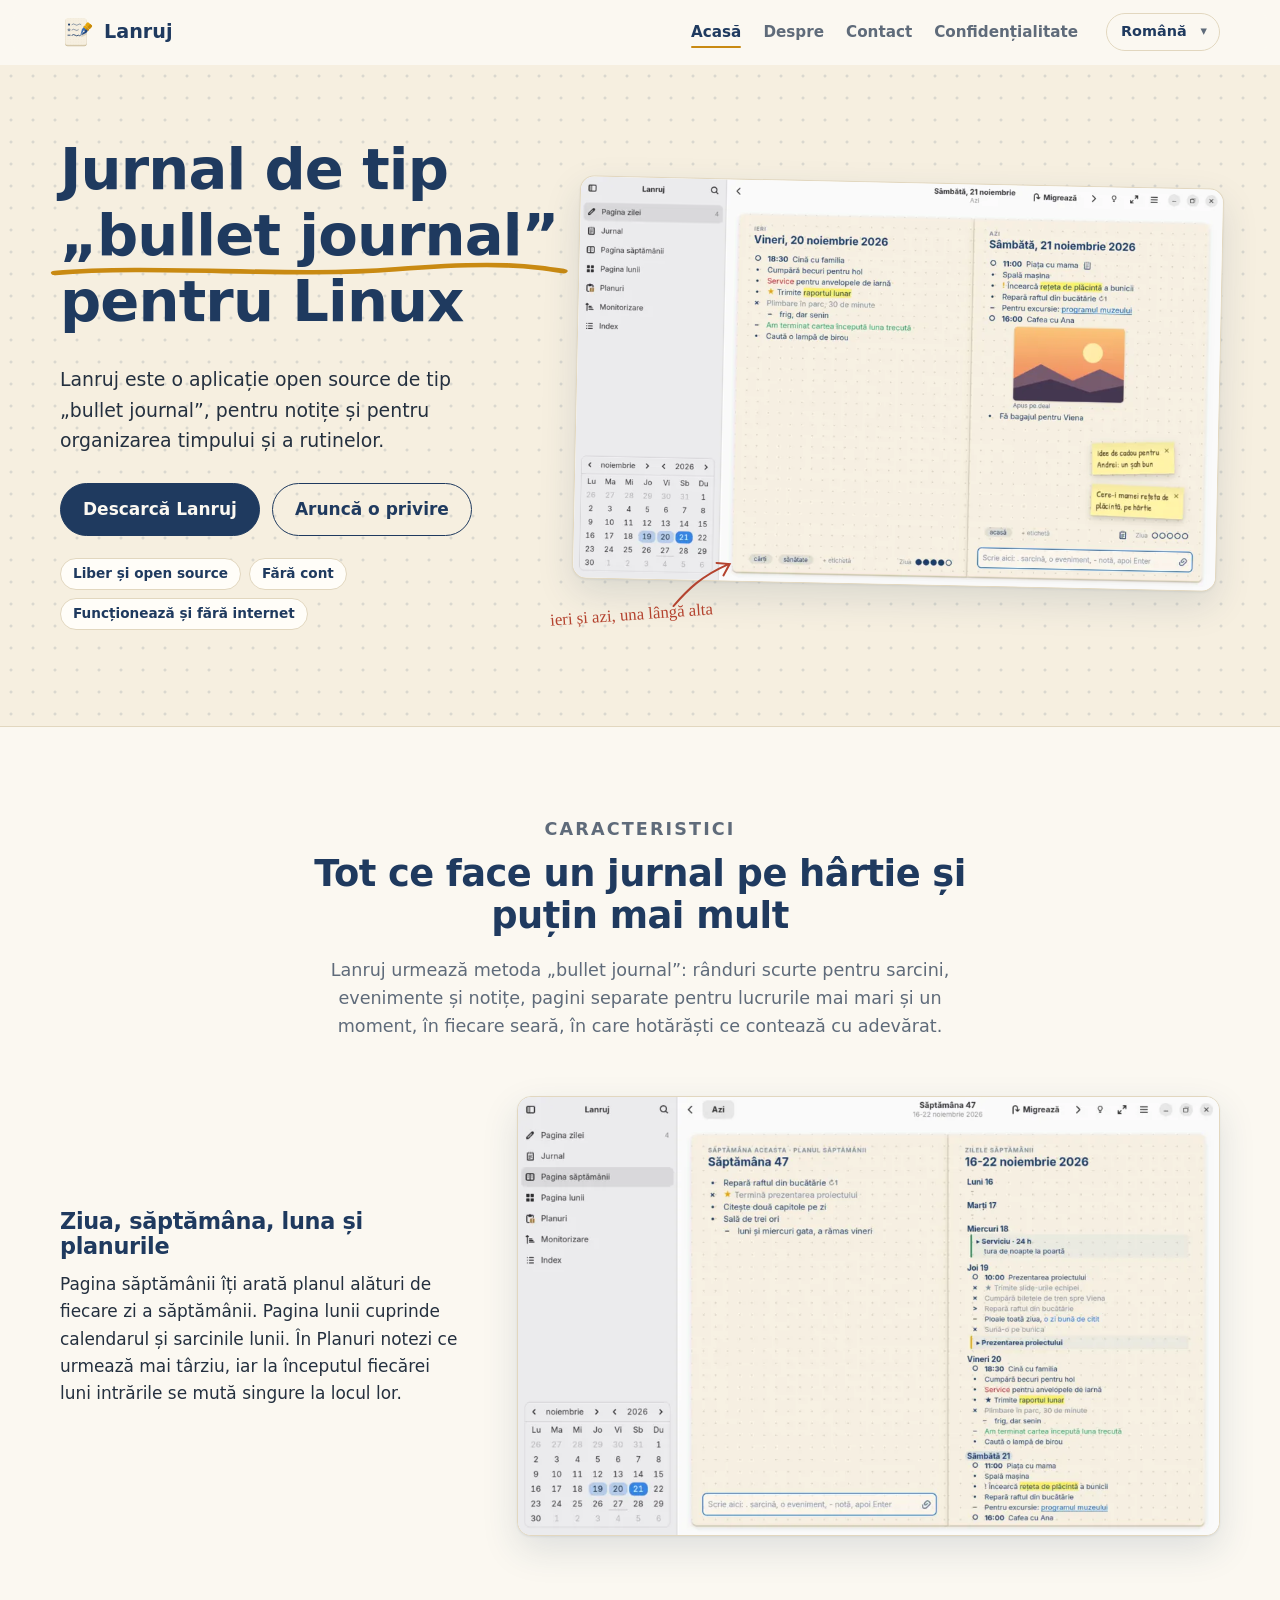
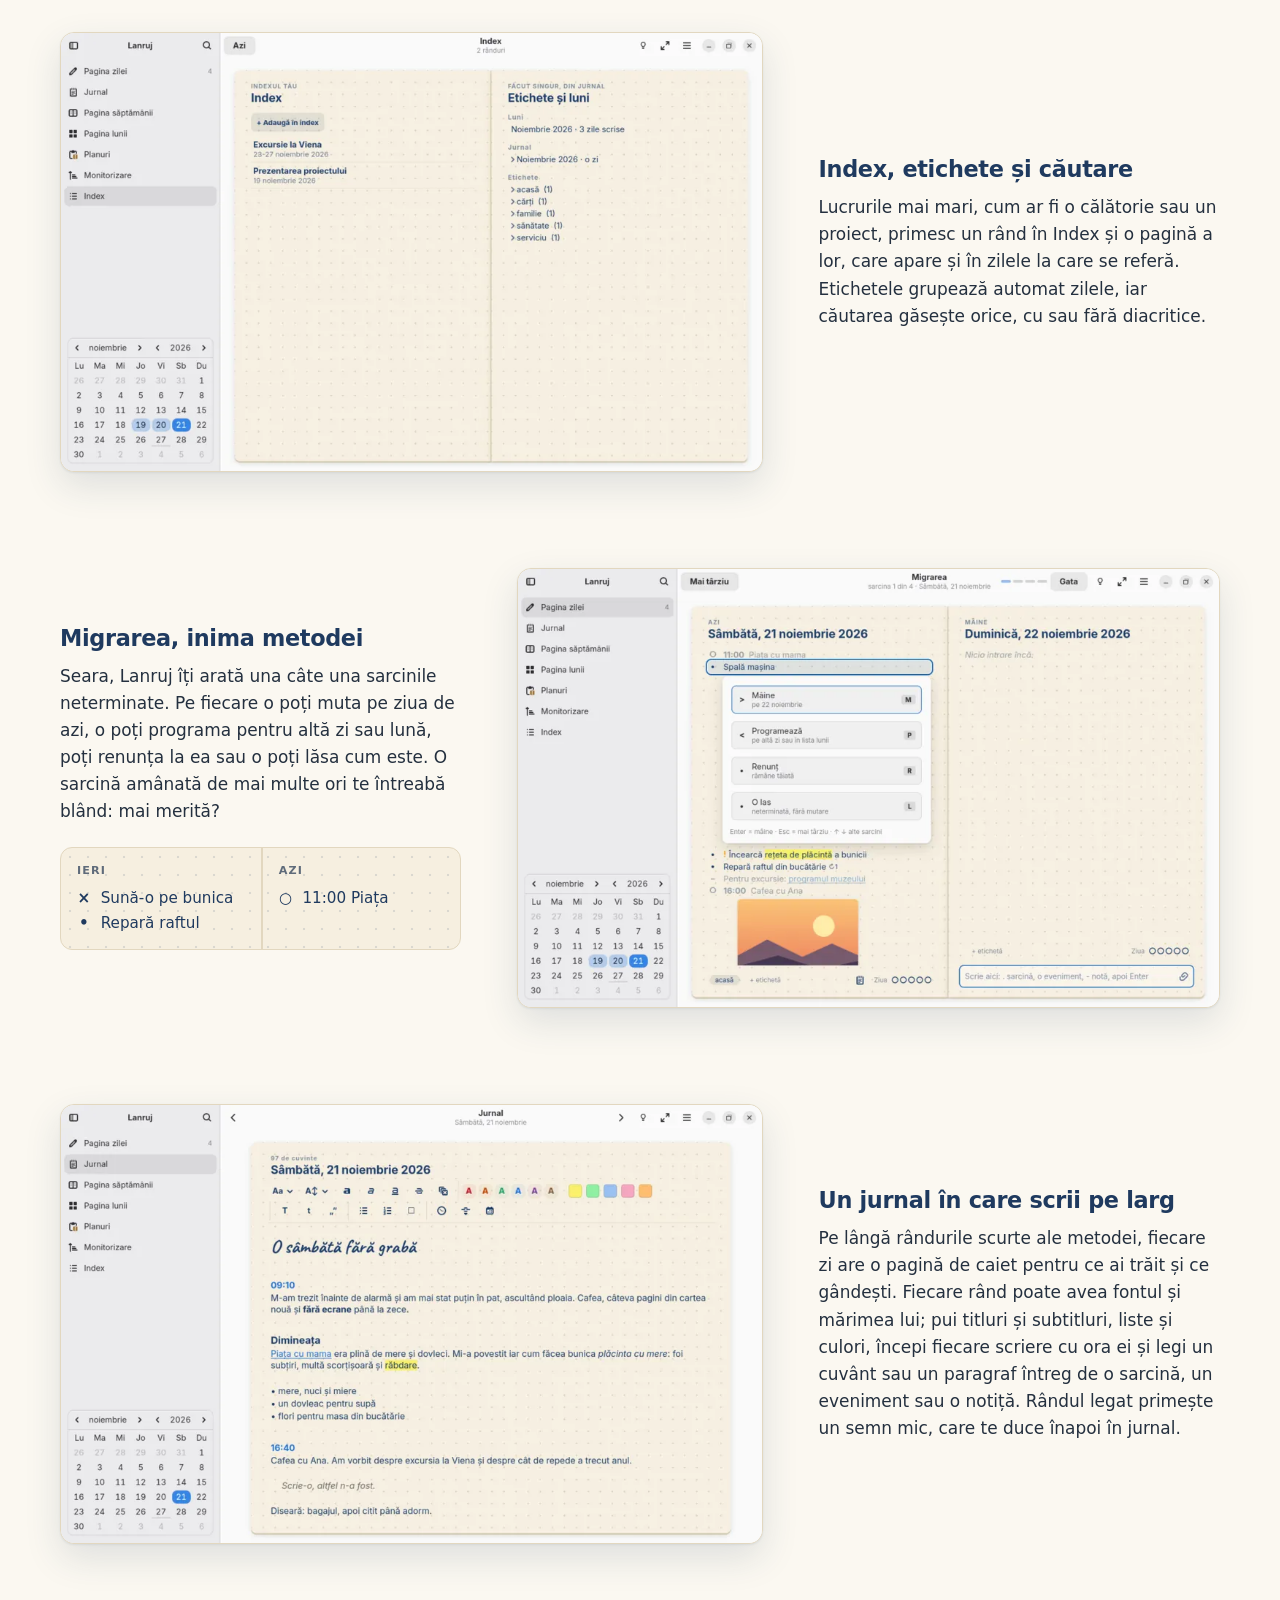
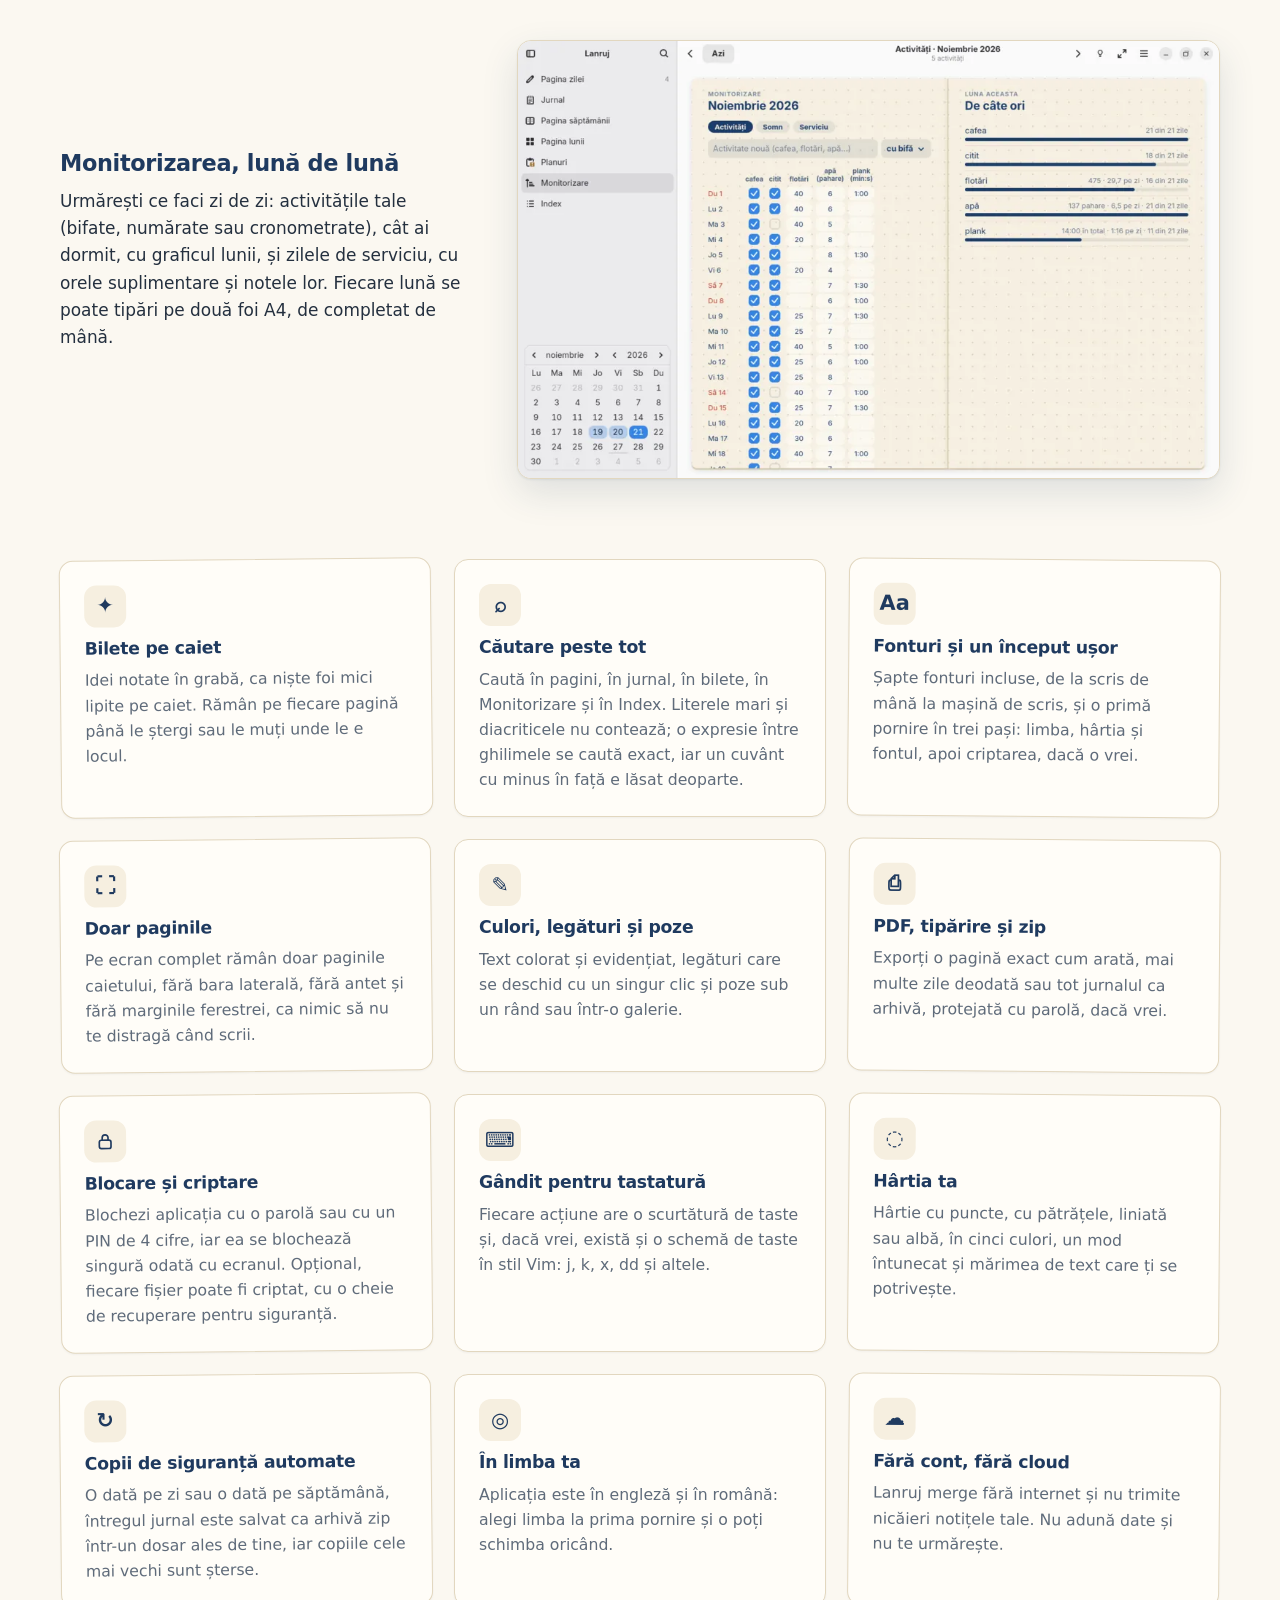
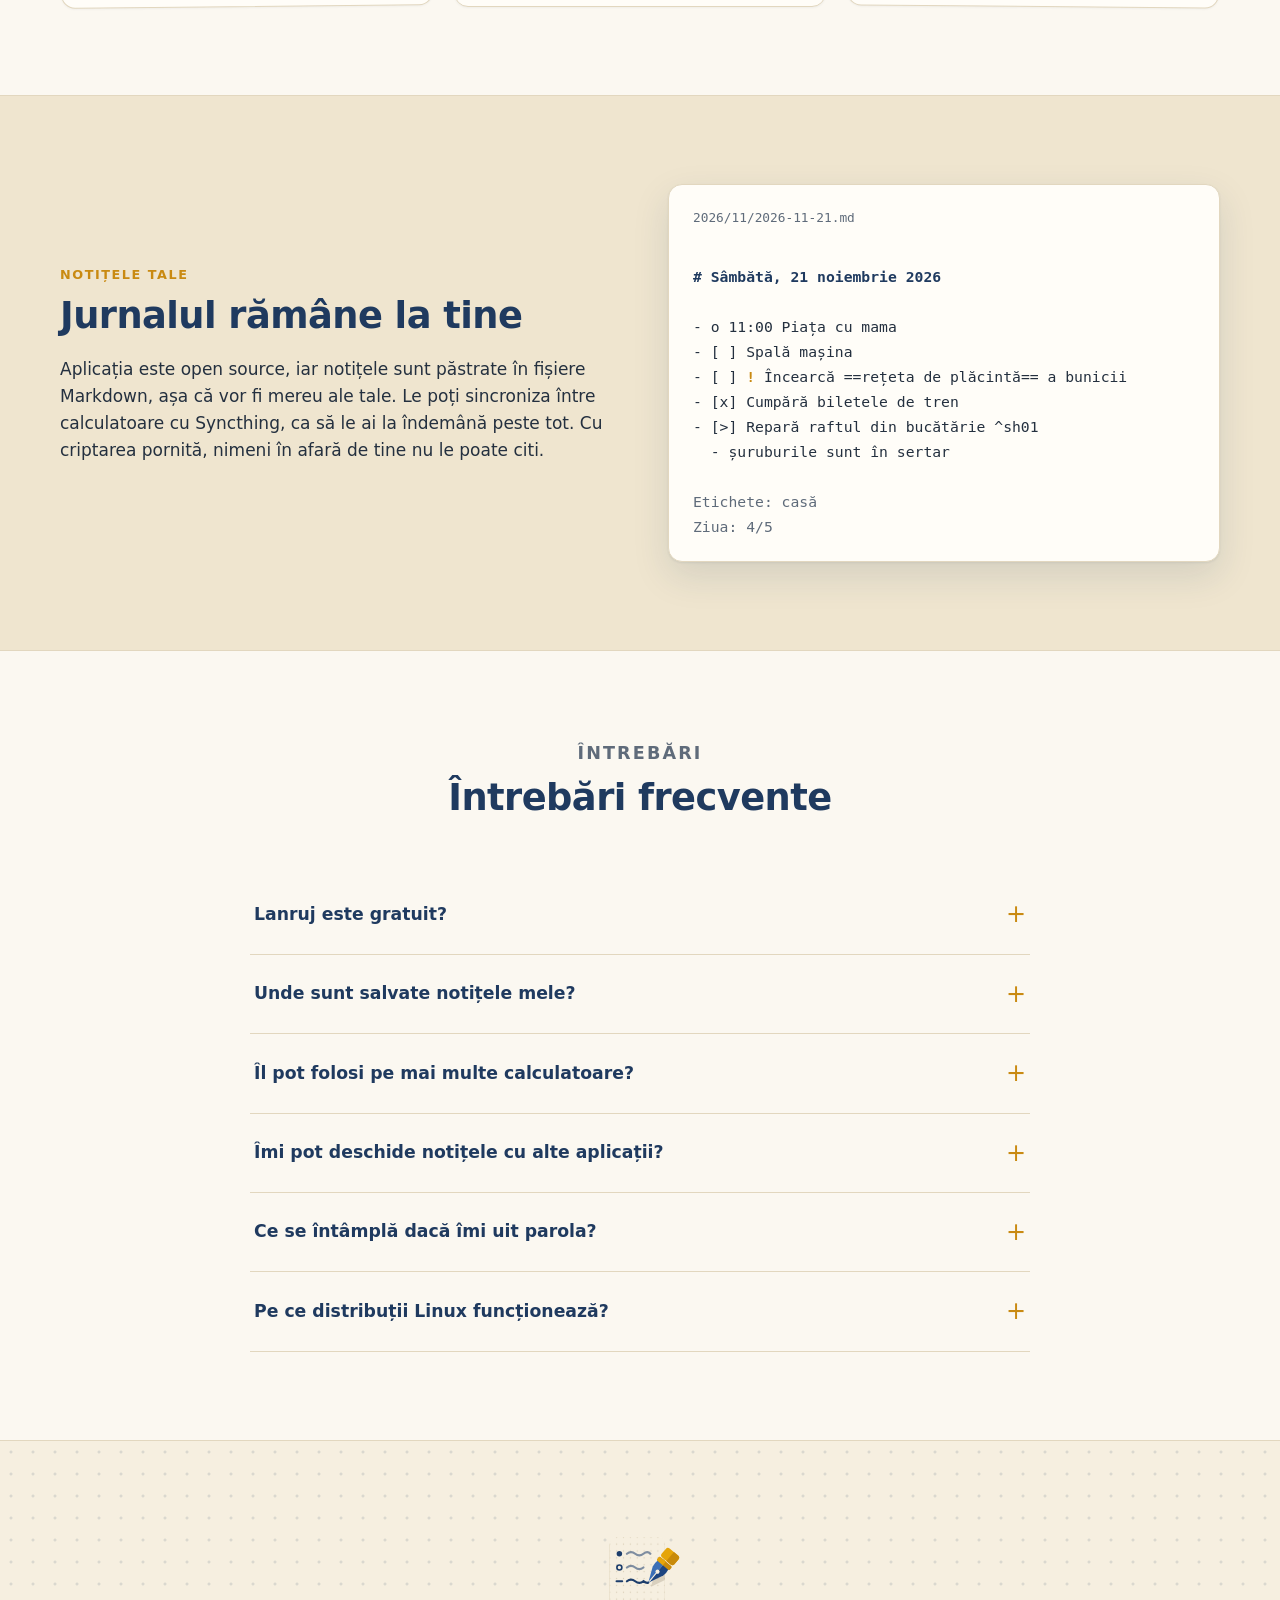
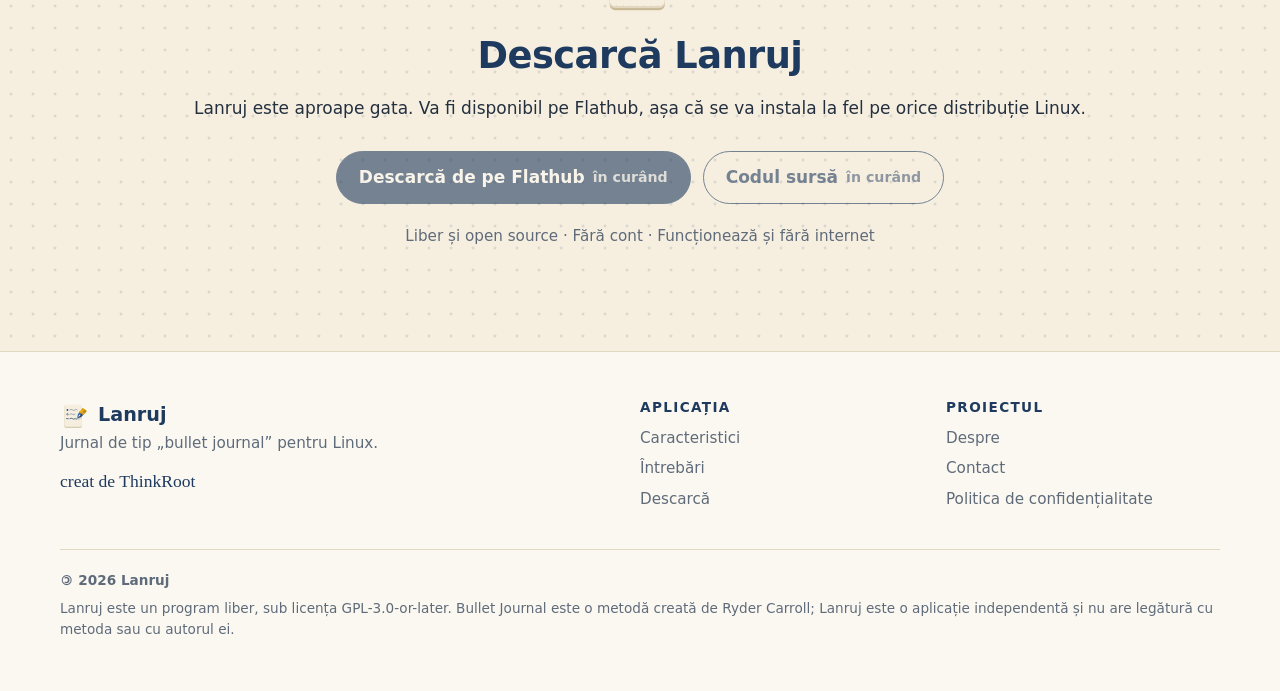
==== lang/ro/index.html @ 224c457f "Română: „pentru Linux” în titlu și în subsol; aplicația „este în engleză și în română” (nu „vorbește" ====
<!doctype html>
<html lang="ro" class="no-js">
<head>
<meta charset="utf-8">
<meta name="viewport" content="width=device-width, initial-scale=1">
<title>Lanruj - aplicație de tip „bullet journal” pentru Linux</title>
<meta name="description" content="Lanruj este o aplicație open source de tip „bullet journal” pentru Linux, pentru notițe și pentru organizarea timpului și a rutinelor. Notițele rămân în fișiere Markdown pe calculatorul tău, cu criptare opțională.">
<link rel="canonical" href="https://lanruj.thinkopen.site/lang/ro/">
<link rel="alternate" hreflang="en" href="https://lanruj.thinkopen.site/" data-rel="../../index.html">
<link rel="alternate" hreflang="ro" href="https://lanruj.thinkopen.site/lang/ro/" data-rel="index.html">
<link rel="alternate" hreflang="x-default" href="https://lanruj.thinkopen.site/">
<meta name="theme-color" content="#fbf8f1" media="(prefers-color-scheme: light)">
<meta name="theme-color" content="#16202c" media="(prefers-color-scheme: dark)">
<meta name="color-scheme" content="light dark">
<link rel="icon" href="../../assets/img/lanruj.svg" type="image/svg+xml">
<link rel="apple-touch-icon" href="../../assets/img/apple-touch-icon.png">
<meta property="og:type" content="website">
<meta property="og:site_name" content="Lanruj">
<meta property="og:title" content="Lanruj - aplicație de tip „bullet journal” pentru Linux">
<meta property="og:description" content="Lanruj este o aplicație open source de tip „bullet journal” pentru Linux, pentru notițe și pentru organizarea timpului și a rutinelor. Notițele rămân în fișiere Markdown pe calculatorul tău, cu criptare opțională.">
<meta property="og:url" content="https://lanruj.thinkopen.site/lang/ro/">
<meta property="og:image" content="https://lanruj.thinkopen.site/assets/img/og-ro.jpg">
<meta property="og:image:width" content="1200">
<meta property="og:image:height" content="630">
<meta property="og:locale" content="ro_RO">
<meta property="og:locale:alternate" content="en_US">
<meta name="twitter:card" content="summary_large_image">
<link rel="stylesheet" href="../../assets/css/style.css?v=95d9ef6038">
<script src="../../assets/js/main.js?v=029f297b69" defer></script>
<script type="application/ld+json">{"@context": "https://schema.org", "@type": "SoftwareApplication", "name": "Lanruj", "operatingSystem": "Linux", "applicationCategory": "ProductivityApplication", "description": "Lanruj este o aplicație open source de tip „bullet journal” pentru Linux, pentru notițe și pentru organizarea timpului și a rutinelor. Notițele rămân în fișiere Markdown pe calculatorul tău, cu criptare opțională.", "url": "https://lanruj.thinkopen.site/lang/ro/", "image": "https://lanruj.thinkopen.site/assets/img/og-ro.jpg", "license": "https://www.gnu.org/licenses/gpl-3.0.html", "isAccessibleForFree": true, "offers": {"@type": "Offer", "price": "0", "priceCurrency": "EUR"}, "inLanguage": ["en", "ro"]}</script>
</head>
<body>
<a class="skip" href="#main">Sari la conținut</a>

<header class="top">
  <div class="wrap">
    <a class="brand" href="index.html"><img src="../../assets/img/lanruj.svg" alt="" width="34" height="34"> Lanruj</a>
    <nav>
      <a href="index.html" aria-current="page">Acasă</a>
      <a href="despre.html">Despre</a>
      <a href="contact.html">Contact</a>
      <a href="confidentialitate.html">Confidențialitate</a>
    </nav>
    <label class="lang-pick">
      <select id="lang" aria-label="Limba">
        <option value="en">English</option>
        <option value="ro">Română</option>
      </select>
    </label>
  </div>
</header>

<main id="main">

<section class="hero">
  <div class="wrap">
    <div class="reveal">
      <h1>Jurnal de tip <span class="ink">„bullet journal”<svg viewBox="0 0 300 20" preserveAspectRatio="none" aria-hidden="true"><path d="M3 13 C 60 4, 140 18, 200 9 S 280 6, 297 11"/></svg></span> pentru Linux</h1>
      <p class="lead">Lanruj este o aplicație open source de tip „bullet journal”, pentru notițe și pentru organizarea timpului și a rutinelor.</p>
      <div class="actions">
        <a class="button primary" href="#descarca">Descarcă Lanruj</a>
        <a class="button" href="#caracteristici">Aruncă o privire</a>
      </div>
      <ul class="badges">
        <li>Liber și open source</li>
        <li>Fără cont</li>
        <li>Funcționează și fără internet</li>
      </ul>
    </div>
    <div class="hero-shot reveal">
      <figure class="shot">
        <picture>
          <source type="image/webp" srcset="../../assets/img/ro/zi-noapte-640.webp 640w, ../../assets/img/ro/zi-noapte-960.webp 960w, ../../assets/img/ro/zi-noapte-1280.webp 1280w" sizes="(max-width: 880px) calc(100vw - 40px), 720px" media="(prefers-color-scheme: dark)">
          <img src="../../assets/img/ro/zi-1280.webp" srcset="../../assets/img/ro/zi-640.webp 640w, ../../assets/img/ro/zi-960.webp 960w, ../../assets/img/ro/zi-1280.webp 1280w" sizes="(max-width: 880px) calc(100vw - 40px), 720px" width="1280" height="800" fetchpriority="high" decoding="async" alt="Lanruj cu ziua de ieri și cea de azi alăturate, cu sarcini, evenimente, notițe, culori și poze">
        </picture>
      </figure>
      <p class="note" aria-hidden="true">ieri și azi, una lângă alta<svg viewBox="0 0 70 50"><path d="M4 46 C 20 30, 34 18, 62 8 M50 6 L63 8 L56 19"/></svg></p>
    </div>
  </div>
</section>

<section id="caracteristici">
  <div class="wrap">
    <div class="section-head reveal">
      <p class="eyebrow">Caracteristici</p>
      <h2>Tot ce face un jurnal pe hârtie și puțin mai mult</h2>
      <p>Lanruj urmează metoda „bullet journal”: rânduri scurte pentru sarcini, evenimente și notițe, pagini separate pentru lucrurile mai mari și un moment, în fiecare seară, în care hotărăști ce contează cu adevărat.</p>
    </div>

    <article class="feature reveal">
      <div class="feature-text">
        <h3>Ziua, săptămâna, luna și planurile</h3>
        <p>Pagina săptămânii îți arată planul alături de fiecare zi a săptămânii. Pagina lunii cuprinde calendarul și sarcinile lunii. În Planuri notezi ce urmează mai târziu, iar la începutul fiecărei luni intrările se mută singure la locul lor.</p>
      </div>
      <figure class="shot"><img src="../../assets/img/ro/saptamana-1280.webp" srcset="../../assets/img/ro/saptamana-640.webp 640w, ../../assets/img/ro/saptamana-960.webp 960w, ../../assets/img/ro/saptamana-1280.webp 1280w" sizes="(max-width: 880px) calc(100vw - 40px), 720px" width="1280" height="800" loading="lazy" decoding="async" alt="Pagina săptămânii: planul săptămânii în stânga, fiecare zi a săptămânii în dreapta"></figure>
    </article>

    <article class="feature flip reveal">
      <div class="feature-text">
        <h3>Index, etichete și căutare</h3>
        <p>Lucrurile mai mari, cum ar fi o călătorie sau un proiect, primesc un rând în Index și o pagină a lor, care apare și în zilele la care se referă. Etichetele grupează automat zilele, iar căutarea găsește orice, cu sau fără diacritice.</p>
      </div>
      <figure class="shot"><img src="../../assets/img/ro/index-1280.webp" srcset="../../assets/img/ro/index-640.webp 640w, ../../assets/img/ro/index-960.webp 960w, ../../assets/img/ro/index-1280.webp 1280w" sizes="(max-width: 880px) calc(100vw - 40px), 720px" width="1280" height="800" loading="lazy" decoding="async" alt="Indexul cu o călătorie și un proiect, plus lista automată a lunilor și a etichetelor"></figure>
    </article>

    <article class="feature reveal">
      <div class="feature-text">
        <h3>Migrarea, inima metodei</h3>
        <p>Seara, Lanruj îți arată una câte una sarcinile neterminate. Pe fiecare o poți muta pe ziua de azi, o poți programa pentru altă zi sau lună, poți renunța la ea sau o poți lăsa cum este. O sarcină amânată de mai multe ori te întreabă blând: mai merită?</p>
        <div class="mini" aria-hidden="true">
          <div class="page">
            <div class="label">Ieri</div>
            <ul>
              <li><span class="s">×</span><span>Sună-o pe bunica</span></li>
              <li class="moving"><span class="s"></span><span>Repară raftul</span></li>
            </ul>
          </div>
          <div class="page">
            <div class="label">Azi</div>
            <ul>
              <li><span class="s">○</span><span>11:00 Piața</span></li>
              <li class="arrived"><span class="s">•</span><span>Repară raftul</span></li>
            </ul>
          </div>
        </div>
      </div>
      <figure class="shot"><img src="../../assets/img/ro/migrare-1280.webp" srcset="../../assets/img/ro/migrare-640.webp 640w, ../../assets/img/ro/migrare-960.webp 960w, ../../assets/img/ro/migrare-1280.webp 1280w" sizes="(max-width: 880px) calc(100vw - 40px), 720px" width="1280" height="800" loading="lazy" decoding="async" alt="Fereastra de migrare, cu variantele Azi, Programează, Renunț și O las pentru o sarcină neterminată"></figure>
    </article>

        <article class="feature flip reveal">
      <div class="feature-text">
        <h3>Un jurnal în care scrii pe larg</h3>
        <p>Pe lângă rândurile scurte ale metodei, fiecare zi are o pagină de caiet pentru ce ai trăit și ce gândești. Fiecare rând poate avea fontul și mărimea lui; pui titluri și subtitluri, liste și culori, începi fiecare scriere cu ora ei și legi un cuvânt sau un paragraf întreg de o sarcină, un eveniment sau o notiță. Rândul legat primește un semn mic, care te duce înapoi în jurnal.</p>
      </div>
      <figure class="shot"><img src="../../assets/img/ro/jurnal-1280.webp" srcset="../../assets/img/ro/jurnal-640.webp 640w, ../../assets/img/ro/jurnal-960.webp 960w, ../../assets/img/ro/jurnal-1280.webp 1280w" sizes="(max-width: 880px) calc(100vw - 40px), 720px" width="1280" height="800" loading="lazy" decoding="async" alt="Pagina jurnalului: un titlu scris de mână, scrieri cu ora lor, text îngroșat și evidențiat, o listă și o legătură spre un rând"></figure>
    </article>

    <article class="feature reveal">
      <div class="feature-text">
        <h3>Monitorizarea, lună de lună</h3>
        <p>Urmărești ce faci zi de zi: activitățile tale (bifate, numărate sau cronometrate), cât ai dormit, cu graficul lunii, și zilele de serviciu, cu orele suplimentare și notele lor. Fiecare lună se poate tipări pe două foi A4, de completat de mână.</p>
      </div>
      <figure class="shot"><img src="../../assets/img/ro/monitorizare-1280.webp" srcset="../../assets/img/ro/monitorizare-640.webp 640w, ../../assets/img/ro/monitorizare-960.webp 960w, ../../assets/img/ro/monitorizare-1280.webp 1280w" sizes="(max-width: 880px) calc(100vw - 40px), 720px" width="1280" height="800" loading="lazy" decoding="async" alt="Monitorizarea: tabelul activităților pe zile, în stânga, și, în dreapta, cât de des a fost făcută fiecare în luna aceasta"></figure>
    </article>

    <ul class="cards">
      <li class="reveal"><span class="ic">✦</span><h3>Bilete pe caiet</h3><p>Idei notate în grabă, ca niște foi mici lipite pe caiet. Rămân pe fiecare pagină până le ștergi sau le muți unde le e locul.</p></li>
      <li class="reveal"><span class="ic">⌕</span><h3>Căutare peste tot</h3><p>Caută în pagini, în jurnal, în bilete, în Monitorizare și în Index. Literele mari și diacriticele nu contează; o expresie între ghilimele se caută exact, iar un cuvânt cu minus în față e lăsat deoparte.</p></li>
      <li class="reveal"><span class="ic">Aa</span><h3>Fonturi și un început ușor</h3><p>Șapte fonturi incluse, de la scris de mână la mașină de scris, și o primă pornire în trei pași: limba, hârtia și fontul, apoi criptarea, dacă o vrei.</p></li>
      <li class="reveal"><span class="ic">⛶</span><h3>Doar paginile</h3><p>Pe ecran complet rămân doar paginile caietului, fără bara laterală, fără antet și fără marginile ferestrei, ca nimic să nu te distragă când scrii.</p></li>
      <li class="reveal"><span class="ic">✎</span><h3>Culori, legături și poze</h3><p>Text colorat și evidențiat, legături care se deschid cu un singur clic și poze sub un rând sau într-o galerie.</p></li>
      <li class="reveal"><span class="ic">⎙</span><h3>PDF, tipărire și zip</h3><p>Exporți o pagină exact cum arată, mai multe zile deodată sau tot jurnalul ca arhivă, protejată cu parolă, dacă vrei.</p></li>
      <li class="reveal"><span class="ic"><svg width="20" height="20" viewBox="0 0 24 24" aria-hidden="true"><rect x="5" y="10.5" width="14" height="10" rx="2.5" fill="none" stroke="currentColor" stroke-width="2"/><path d="M8.5 10.5V7.5a3.5 3.5 0 0 1 7 0v3" fill="none" stroke="currentColor" stroke-width="2"/></svg></span><h3>Blocare și criptare</h3><p>Blochezi aplicația cu o parolă sau cu un PIN de 4 cifre, iar ea se blochează singură odată cu ecranul. Opțional, fiecare fișier poate fi criptat, cu o cheie de recuperare pentru siguranță.</p></li>
      <li class="reveal"><span class="ic">⌨</span><h3>Gândit pentru tastatură</h3><p>Fiecare acțiune are o scurtătură de taste și, dacă vrei, există și o schemă de taste în stil Vim: j, k, x, dd și altele.</p></li>
      <li class="reveal"><span class="ic">◌</span><h3>Hârtia ta</h3><p>Hârtie cu puncte, cu pătrățele, liniată sau albă, în cinci culori, un mod întunecat și mărimea de text care ți se potrivește.</p></li>
      <li class="reveal"><span class="ic">↻</span><h3>Copii de siguranță automate</h3><p>O dată pe zi sau o dată pe săptămână, întregul jurnal este salvat ca arhivă zip într-un dosar ales de tine, iar copiile cele mai vechi sunt șterse.</p></li>
      <li class="reveal"><span class="ic">◎</span><h3>În limba ta</h3><p>Aplicația este în engleză și în română: alegi limba la prima pornire și o poți schimba oricând.</p></li>
      <li class="reveal"><span class="ic">☁</span><h3>Fără cont, fără cloud</h3><p>Lanruj merge fără internet și nu trimite nicăieri notițele tale. Nu adună date și nu te urmărește.</p></li>
    </ul>
  </div>
</section>

<section id="notitele-tale" class="yours">
  <div class="wrap">
    <div class="reveal">
      <p class="eyebrow">Notițele tale</p>
      <h2>Jurnalul rămâne la tine</h2>
      <p>Aplicația este open source, iar notițele sunt păstrate în fișiere Markdown, așa că vor fi mereu ale tale. Le poți sincroniza între calculatoare cu Syncthing, ca să le ai la îndemână peste tot. Cu criptarea pornită, nimeni în afară de tine nu le poate citi.</p>
    </div>
<pre class="file reveal" aria-label="Exemplu de fișier al unei zile"><span class="name">2026/11/2026-11-21.md</span>
<span class="h"># Sâmbătă, 21 noiembrie 2026</span>

- o 11:00 Piața cu mama
- [ ] Spală mașina
- [ ] <span class="k">!</span> Încearcă ==rețeta de plăcintă== a bunicii
- [x] Cumpără biletele de tren
- [&gt;] Repară raftul din bucătărie ^sh01
  - șuruburile sunt în sertar

<span class="m">Etichete: casă</span>
<span class="m">Ziua: 4/5</span></pre>
  </div>
</section>

<section id="intrebari" class="faq">
  <div class="wrap">
    <div class="section-head reveal">
      <p class="eyebrow">Întrebări</p>
      <h2>Întrebări frecvente</h2>
    </div>
    <div class="reveal">
      <details>
        <summary>Lanruj este gratuit?</summary>
        <p>Da. Lanruj este liber și open source, sub licența GPL-3.0-or-later. Nu are reclame, abonamente sau funcții plătite.</p>
      </details>
      <details>
        <summary>Unde sunt salvate notițele mele?</summary>
        <p>Într-un dosar de pe calculatorul tău, ca fișiere Markdown: câte un fișier pentru fiecare zi, plus fișiere pentru săptămâni, luni, Planuri, index, jurnal și Monitorizare. Pozele stau lângă ziua căreia îi aparțin.</p>
      </details>
      <details>
        <summary>Îl pot folosi pe mai multe calculatoare?</summary>
        <p>Da. Sincronizează dosarul jurnalului între calculatoare cu Syncthing; se trimit doar fișierele care s-au schimbat.</p>
      </details>
      <details>
        <summary>Îmi pot deschide notițele cu alte aplicații?</summary>
        <p>Da, cât timp criptarea este oprită. Fișierele sunt Markdown obișnuit, deci le poți citi în Obsidian, Typora sau în orice editor de text.</p>
      </details>
      <details>
        <summary>Ce se întâmplă dacă îmi uit parola?</summary>
        <p>Când pornești criptarea, Lanruj îți dă o cheie de recuperare. Cu ea îți poți deschide jurnalul și poți alege o parolă nouă. Fără parolă și fără cheia de recuperare, nimeni nu mai poate citi jurnalul, nici măcar tu.</p>
      </details>
      <details>
        <summary>Pe ce distribuții Linux funcționează?</summary>
        <p>Lanruj va fi disponibil pe Flathub, așa că se va instala la fel pe aproape orice distribuție Linux.</p>
      </details>
    </div>
  </div>
</section>

<section id="descarca" class="cta">
  <div class="wrap reveal">
    <img src="../../assets/img/lanruj.svg" alt="" width="88" height="88">
    <h2>Descarcă Lanruj</h2>
    <p>Lanruj este aproape gata. Va fi disponibil pe Flathub, așa că se va instala la fel pe orice distribuție Linux.</p>
    <div class="actions">
      <span class="button primary soon" aria-disabled="true">Descarcă de pe Flathub <small>în curând</small></span>
      <span class="button soon" aria-disabled="true">Codul sursă <small>în curând</small></span>
    </div>
    <p class="trust">Liber și open source · Fără cont · Funcționează și fără internet</p>
  </div>
</section>

</main>

<footer>
  <div class="wrap">
    <div class="cols">
      <div>
        <a class="brand" href="index.html"><img src="../../assets/img/lanruj.svg" alt="" width="28" height="28"> Lanruj</a>
        <p>Jurnal de tip „bullet journal” pentru Linux.</p>
        <p class="sign">creat de ThinkRoot</p>
      </div>
      <div>
        <h4>Aplicația</h4>
        <ul>
          <li><a href="index.html#caracteristici">Caracteristici</a></li>
          <li><a href="index.html#intrebari">Întrebări</a></li>
          <li><a href="index.html#descarca">Descarcă</a></li>
        </ul>
      </div>
      <div>
        <h4>Proiectul</h4>
        <ul>
          <li><a href="despre.html">Despre</a></li>
          <li><a href="contact.html">Contact</a></li>
          <li><a href="confidentialitate.html">Politica de confidențialitate</a></li>
        </ul>
      </div>
    </div>
    <p class="legal copy"><span class="copyleft" role="img" aria-label="Copyleft">©</span> 2026 Lanruj</p>
    <p class="legal">Lanruj este un program liber, sub licența GPL-3.0-or-later. Bullet Journal este o metodă creată de Ryder Carroll; Lanruj este o aplicație independentă și nu are legătură cu metoda sau cu autorul ei.</p>
  </div>
</footer>

</body>
</html>
---- assets/css/style.css ----
/* Lanruj - site. Culorile vin din iconiță: cerneală, hârtie, ocru. */
:root {
  --ink: #1f3a5f;
  --ink-2: #33557f;
  --paper: #f6efe0;
  --paper-2: #efe5cf;
  --bg: #fbf8f1;
  --text: #24303f;
  --muted: #5f6b7a;
  --ochre: #c98a12;
  --red: #b4432f;
  --line: #e2d7bf;
  --dot: rgba(31, 58, 95, 0.13);
  --card: #fffdf8;
  --shadow: 0 1px 2px rgba(31, 58, 95, 0.08), 0 14px 36px rgba(31, 58, 95, 0.13);
  --radius: 14px;
  --hand: "Segoe Print", "Comic Neue", "Bradley Hand", "Noteworthy", "Chalkboard SE", cursive;
}
@media (prefers-color-scheme: dark) {
  :root {
    --ink: #b8cdea;
    --ink-2: #9fb6d6;
    --paper: #2a2620;
    --paper-2: #24211c;
    --bg: #1b1a18;
    --text: #ece6da;
    --muted: #a9a294;
    --ochre: #e8b24a;
    --red: #e7826e;
    --line: #3a352d;
    --dot: rgba(236, 230, 218, 0.08);
    --card: #24221f;
    --shadow: 0 1px 2px rgba(0, 0, 0, 0.3), 0 14px 36px rgba(0, 0, 0, 0.4);
  }
}

* { box-sizing: border-box; }
html { scroll-behavior: smooth; }
body {
  margin: 0;
  background: var(--bg);
  color: var(--text);
  font: 17px/1.6 system-ui, -apple-system, "Segoe UI", "Cantarell", "Noto Sans", sans-serif;
  -webkit-font-smoothing: antialiased;
}
img { max-width: 100%; height: auto; display: block; }
a { color: var(--ink); }
h1, h2, h3, h4 { color: var(--ink); line-height: 1.15; margin: 0 0 0.5em; letter-spacing: -0.015em; }
h1 { font-size: clamp(2.3rem, 5.2vw, 3.6rem); font-weight: 800; }
h2 { font-size: clamp(1.7rem, 3.4vw, 2.3rem); font-weight: 800; }
h3 { font-size: 1.4rem; font-weight: 750; }
p { margin: 0 0 1em; }
.wrap { width: min(1160px, 100% - 32px); margin-inline: auto; }
section { padding: 88px 0; }
.eyebrow { font-size: 0.8rem; font-weight: 800; letter-spacing: 0.12em; text-transform: uppercase; color: var(--ochre); margin-bottom: 10px; }
.section-head { text-align: center; max-width: 680px; margin: 0 auto 56px; }
.section-head p { color: var(--muted); font-size: 1.1rem; }

/* ---- Bara de sus ---- */
.top {
  position: sticky; top: 0; z-index: 20;
  background: color-mix(in srgb, var(--bg) 86%, transparent);
  backdrop-filter: blur(10px);
  border-bottom: 1px solid transparent;
  transition: border-color 0.3s, box-shadow 0.3s;
}
.top.scrolled { border-bottom-color: var(--line); box-shadow: 0 4px 18px rgba(31, 58, 95, 0.06); }
.top .wrap { display: flex; align-items: center; gap: 28px; height: 64px; }
.brand { display: flex; align-items: center; gap: 10px; font-weight: 800; font-size: 1.2rem; text-decoration: none; color: var(--ink); }
.brand img { transition: transform 0.4s cubic-bezier(.3, 1.6, .5, 1); }
.brand:hover img { transform: rotate(-12deg) scale(1.08); }
.top nav { display: flex; gap: 22px; margin-left: auto; }
.top nav a { text-decoration: none; color: var(--muted); font-weight: 650; font-size: 0.95rem; position: relative; }
.top nav a::after {
  content: ""; position: absolute; left: 0; right: 0; bottom: -4px; height: 2px; border-radius: 2px;
  background: var(--ochre); transform: scaleX(0); transform-origin: left; transition: transform 0.25s;
}
.top nav a:hover { color: var(--ink); }
.top nav a:hover::after { transform: scaleX(1); }
.lang-pick { position: relative; }
.lang-pick select {
  appearance: none; font: inherit; font-size: 0.9rem; font-weight: 650; color: var(--ink); cursor: pointer;
  background: transparent; border: 1px solid var(--line); border-radius: 99px; padding: 6px 32px 6px 14px;
}
.lang-pick::after { content: "▾"; position: absolute; right: 13px; top: 50%; transform: translateY(-52%); color: var(--muted); pointer-events: none; font-size: 0.8rem; }
.lang-pick select:hover { background: var(--paper); }

/* ---- Începutul ---- */
.hero {
  padding: 72px 0 96px;
  background-color: var(--paper);
  background-image: radial-gradient(circle, var(--dot) 1.2px, transparent 1.8px);
  background-size: 22px 22px;
  border-bottom: 1px solid var(--line);
  overflow: hidden;
}
.hero .wrap { display: grid; grid-template-columns: minmax(0, 5fr) minmax(0, 7fr); gap: 56px; align-items: center; }
.hero h1 .ink { position: relative; white-space: nowrap; }
.hero h1 .ink svg { position: absolute; left: -2%; bottom: -0.18em; width: 104%; height: 0.32em; overflow: visible; }
.hero h1 .ink path { fill: none; stroke: var(--ochre); stroke-width: 5; stroke-linecap: round; stroke-dasharray: 400; stroke-dashoffset: 400; animation: draw 1.1s 0.5s ease-out forwards; }
@keyframes draw { to { stroke-dashoffset: 0; } }
.lead { font-size: 1.18rem; color: var(--text); max-width: 34em; }
.badges { display: flex; flex-wrap: wrap; gap: 8px; margin: 22px 0 0; padding: 0; list-style: none; }
.badges li { font-size: 0.85rem; font-weight: 650; color: var(--ink); background: var(--card); border: 1px solid var(--line); border-radius: 99px; padding: 4px 12px; }
.actions { display: flex; flex-wrap: wrap; gap: 12px; margin-top: 28px; }
.button {
  display: inline-flex; align-items: center; gap: 8px; padding: 12px 22px; border-radius: 99px;
  font-weight: 750; text-decoration: none; color: var(--ink);
  border: 1.5px solid var(--ink); background: transparent;
  transition: transform 0.2s, box-shadow 0.2s, background 0.2s;
}
.button.primary { background: var(--ink); color: var(--bg); }
.button:hover { transform: translateY(-2px); box-shadow: 0 8px 20px rgba(31, 58, 95, 0.18); }
.button.soon { opacity: 0.6; cursor: default; }
.button.soon:hover { transform: none; box-shadow: none; }
.button small { font-weight: 600; opacity: 0.8; }

.hero-shot { position: relative; }
.hero-shot .shot { transform: rotate(1.2deg); animation: float 7s ease-in-out infinite; }
@keyframes float { 0%, 100% { transform: rotate(1.2deg) translateY(0); } 50% { transform: rotate(0.6deg) translateY(-8px); } }
.shot { margin: 0; border-radius: var(--radius); overflow: hidden; box-shadow: var(--shadow); border: 1px solid var(--line); background: var(--card); }

/* Notă pe margine, scrisă de mână, cu săgeată desenată. */
.note { position: absolute; font: 1.05rem/1.25 var(--hand); color: var(--red); max-width: 170px; pointer-events: none; }
.note svg { position: absolute; width: 70px; height: 50px; overflow: visible; }
.note path { fill: none; stroke: currentColor; stroke-width: 2; stroke-linecap: round; }
.hero-shot .note { left: -26px; bottom: -58px; transform: rotate(-4deg); }
.hero-shot .note svg { left: 120px; top: -42px; }

/* ---- Caracteristici ---- */
.feature { display: grid; grid-template-columns: minmax(0, 4fr) minmax(0, 7fr); gap: 56px; align-items: center; margin-bottom: 96px; }
.feature:last-of-type { margin-bottom: 0; }
.feature.flip { grid-template-columns: minmax(0, 7fr) minmax(0, 4fr); }
.feature.flip .feature-text { order: 2; }
.feature-text p { font-size: 1.06rem; }
.feature .shot { transition: transform 0.5s cubic-bezier(.2, .8, .2, 1), box-shadow 0.5s; }
.feature:hover .shot { transform: translateY(-4px) rotate(-0.4deg); }
.feature.flip:hover .shot { transform: translateY(-4px) rotate(0.4deg); }

/* Micul exemplu de migrare. */
.mini {
  margin-top: 22px; display: grid; grid-template-columns: 1fr 1fr; gap: 0;
  background: var(--paper); border: 1px solid var(--line); border-radius: 12px; overflow: hidden;
  background-image: radial-gradient(circle, var(--dot) 1px, transparent 1.6px); background-size: 18px 18px;
}
.mini .page { padding: 14px 16px; font-size: 0.95rem; }
.mini .page + .page { border-left: 2px solid var(--line); }
.mini .label { font-size: 0.7rem; font-weight: 800; letter-spacing: 0.1em; text-transform: uppercase; color: var(--muted); margin-bottom: 6px; }
.mini ul { list-style: none; margin: 0; padding: 0; }
.mini li { display: flex; gap: 10px; align-items: baseline; color: var(--ink); min-height: 1.6em; }
.mini .s { width: 0.9em; text-align: center; font-weight: 800; }
.mini .moving .s::before { content: "•"; animation: sign 6s infinite; }
.mini .moving span:last-child { animation: fade 6s infinite; }
.mini .arrived { opacity: 0; animation: arrive 6s infinite; }
@keyframes sign { 0%, 30% { content: "•"; } 31%, 100% { content: ">"; color: var(--ochre); } }
@keyframes fade { 0%, 30% { opacity: 1; } 40%, 92% { opacity: 0.4; } 100% { opacity: 1; } }
@keyframes arrive { 0%, 36% { opacity: 0; transform: translateX(-14px); } 46%, 92% { opacity: 1; transform: none; } 100% { opacity: 0; } }

.cards { list-style: none; padding: 0; margin: 80px 0 0; display: grid; grid-template-columns: repeat(3, minmax(0, 1fr)); gap: 22px; }
.cards li {
  background: var(--card); border: 1px solid var(--line); border-radius: var(--radius); padding: 24px;
  box-shadow: 0 1px 2px rgba(31, 58, 95, 0.05);
  transition: transform 0.3s cubic-bezier(.2, .8, .2, 1), box-shadow 0.3s;
}
.cards li:nth-child(3n + 1) { transform: rotate(-0.6deg); }
.cards li:nth-child(3n + 3) { transform: rotate(0.5deg); }
.cards li:hover { transform: translateY(-6px) rotate(0deg); box-shadow: var(--shadow); }
.cards .ic { display: inline-grid; place-items: center; width: 42px; height: 42px; border-radius: 12px; background: var(--paper); color: var(--ink); font-size: 1.3rem; font-weight: 800; margin-bottom: 12px; }
.cards h3 { font-size: 1.08rem; }
.cards p { margin: 0; color: var(--muted); font-size: 0.98rem; }

/* ---- Jurnalul tău ---- */
.yours { background: var(--paper-2); border-top: 1px solid var(--line); border-bottom: 1px solid var(--line); }
.yours .wrap { display: grid; grid-template-columns: minmax(0, 1fr) minmax(0, 1fr); gap: 56px; align-items: center; }
.file {
  position: relative; margin: 0; padding: 22px 24px; border-radius: var(--radius); overflow-x: auto;
  background: var(--card); border: 1px solid var(--line); box-shadow: var(--shadow); transform: rotate(-0.8deg);
  font: 0.92rem/1.7 ui-monospace, "JetBrains Mono", "DejaVu Sans Mono", monospace; color: var(--text);
}
.file .name { display: block; color: var(--muted); font-size: 0.8rem; margin-bottom: 10px; }
.file .h { color: var(--ink); font-weight: 700; }
.file .m { color: var(--muted); }
.file .k { color: var(--ochre); font-weight: 700; }

/* ---- Întrebări ---- */
.faq .wrap { max-width: 780px; }
.faq details { border-bottom: 1px solid var(--line); padding: 4px 0; }
.faq summary {
  cursor: pointer; list-style: none; display: flex; justify-content: space-between; align-items: center; gap: 16px;
  padding: 16px 4px; font-weight: 750; font-size: 1.08rem; color: var(--ink);
}
.faq summary::-webkit-details-marker { display: none; }
.faq summary::after { content: "+"; font-size: 1.5rem; font-weight: 400; color: var(--ochre); transition: transform 0.25s; }
.faq details[open] summary::after { transform: rotate(45deg); }
.faq details p { padding: 0 4px 12px; color: var(--muted); margin: 0; }

/* ---- Îndemnul de la sfârșit ---- */
.cta { text-align: center; background-color: var(--paper); background-image: radial-gradient(circle, var(--dot) 1.2px, transparent 1.8px); background-size: 22px 22px; border-top: 1px solid var(--line); }
.cta img { margin: 0 auto 18px; animation: float 6s ease-in-out infinite; }
.cta .actions { justify-content: center; }
.cta .trust { margin-top: 20px; color: var(--muted); font-size: 0.95rem; }

/* ---- Subsol ---- */
footer { padding: 48px 0 36px; border-top: 1px solid var(--line); color: var(--muted); font-size: 0.95rem; }
footer .cols { display: grid; grid-template-columns: 2fr 1fr 1fr; gap: 32px; }
footer h4 { font-size: 0.85rem; text-transform: uppercase; letter-spacing: 0.1em; color: var(--ink); margin-bottom: 10px; }
footer ul { list-style: none; padding: 0; margin: 0; }
footer li { margin-bottom: 6px; }
footer a { color: var(--muted); text-decoration: none; }
footer a:hover { color: var(--ink); }
footer .sign { font: 1.1rem var(--hand); color: var(--ink); margin-top: 12px; }
footer .legal { margin-top: 32px; padding-top: 20px; border-top: 1px solid var(--line); font-size: 0.85rem; }

/* ---- Apariția la derulare ---- */
.reveal { opacity: 0; transform: translateY(22px); transition: opacity 0.7s ease, transform 0.7s cubic-bezier(.2, .8, .2, 1); }
.reveal.seen { opacity: 1; transform: none; }
.no-js .reveal { opacity: 1; transform: none; }

@media (prefers-reduced-motion: reduce) {
  *, *::before, *::after { animation: none !important; transition: none !important; scroll-behavior: auto !important; }
  .reveal { opacity: 1; transform: none; }
  .hero h1 .ink path { stroke-dashoffset: 0; }
  .mini .arrived { opacity: 1; }
  .mini .moving .s::before { content: ">"; color: var(--ochre); }
}

/* ---- Ecrane mici ---- */
@media (max-width: 880px) {
  section { padding: 60px 0; }
  .hero .wrap, .feature, .feature.flip, .yours .wrap { grid-template-columns: minmax(0, 1fr); gap: 32px; }
  .feature.flip .feature-text { order: 0; }
  .cards { grid-template-columns: minmax(0, 1fr); }
  .top nav { display: none; }
  .lang-pick { margin-left: auto; }
  .hero-shot .note { display: none; }
  footer .cols { grid-template-columns: 1fr 1fr; }
  footer .cols > div:first-child { grid-column: 1 / -1; }
}

/* ---- Paginile Despre, Contact, Confidențialitate ---- */
.top nav a[aria-current="page"] { color: var(--ink); }
.top nav a[aria-current="page"]::after { transform: scaleX(1); }
.page-head {
  padding: 64px 0 40px;
  background-color: var(--paper);
  background-image: radial-gradient(circle, var(--dot) 1.2px, transparent 1.8px);
  background-size: 22px 22px;
  border-bottom: 1px solid var(--line);
}
.wrap.narrow { width: min(780px, 100% - 32px); }
.page-head h1 { font-size: clamp(2rem, 4.4vw, 2.9rem); }
.updated { color: var(--muted); font-size: 0.9rem; margin-top: 10px; }
.prose h2 { font-size: 1.45rem; margin-top: 1.6em; }
.prose h2:first-child { margin-top: 0; }
.prose ul { padding-left: 1.2em; }
.prose li { margin-bottom: 0.6em; }
.prose code { background: var(--paper); border: 1px solid var(--line); border-radius: 6px; padding: 1px 6px; font-size: 0.92em; }
.prose .checks { padding-left: 0; }
.contact-cards { display: grid; grid-template-columns: repeat(2, minmax(0, 1fr)); gap: 20px; }
.contact-card { background: var(--card); border: 1px solid var(--line); border-radius: var(--radius); padding: 24px; transition: transform 0.3s, box-shadow 0.3s; }
.contact-card:nth-child(1) { transform: rotate(-0.5deg); }
.contact-card:nth-child(2) { transform: rotate(0.5deg); }
.contact-card:hover { transform: translateY(-4px); box-shadow: var(--shadow); }
.contact-card p { color: var(--muted); }
.hint-text { color: var(--muted); font-size: 0.95rem; margin-top: 28px; }
@media (max-width: 880px) { .contact-cards { grid-template-columns: minmax(0, 1fr); } }

/* Copyleft: un „©” oglindit (merge cu orice font). */
.copyleft { display: inline-block; transform: scaleX(-1); }
footer .legal.copy { margin-bottom: 0; padding-bottom: 0; border-bottom: none; font-weight: 600; }
footer .legal.copy + .legal { margin-top: 6px; padding-top: 0; border-top: none; }

/* ---- Accesibilitate: legătura „sari la conținut” și conturul la tastatură ---- */
.skip { position: absolute; left: 12px; top: -60px; z-index: 100; background: var(--ink); color: #fff; padding: 10px 16px; border-radius: 10px; text-decoration: none; transition: top 0.2s; }
.skip:focus { top: 12px; }
:focus-visible { outline: 3px solid var(--ochre); outline-offset: 3px; border-radius: 6px; }

/* ---- Telefon: meniul trece sub logo, pe un rând care se poate derula ---- */
@media (max-width: 880px) {
  .top .wrap { flex-wrap: wrap; row-gap: 6px; height: auto; padding-top: 10px; }
  .top nav { display: flex; order: 3; width: 100%; overflow-x: auto; gap: 18px; padding: 2px 0 8px; scrollbar-width: none; }
  .top nav::-webkit-scrollbar { display: none; }
  .top nav a { white-space: nowrap; }
}
/* tabletă: cardurile pe două coloane */
@media (min-width: 600px) and (max-width: 880px) {
  .cards { grid-template-columns: repeat(2, minmax(0, 1fr)); }
}
@media (max-width: 380px) {
  .actions .button { width: 100%; justify-content: center; }
}

/* ---- Pagina 404 ---- */
.lost { min-height: 100vh; display: grid; place-items: center; text-align: center; padding: 40px 0; }
.lost h1 { font-size: clamp(1.8rem, 5vw, 2.6rem); margin: 18px 0 8px; }
.lost p { color: var(--muted); }
.lost .lost-ro { margin-top: 28px; font-size: 0.95rem; }
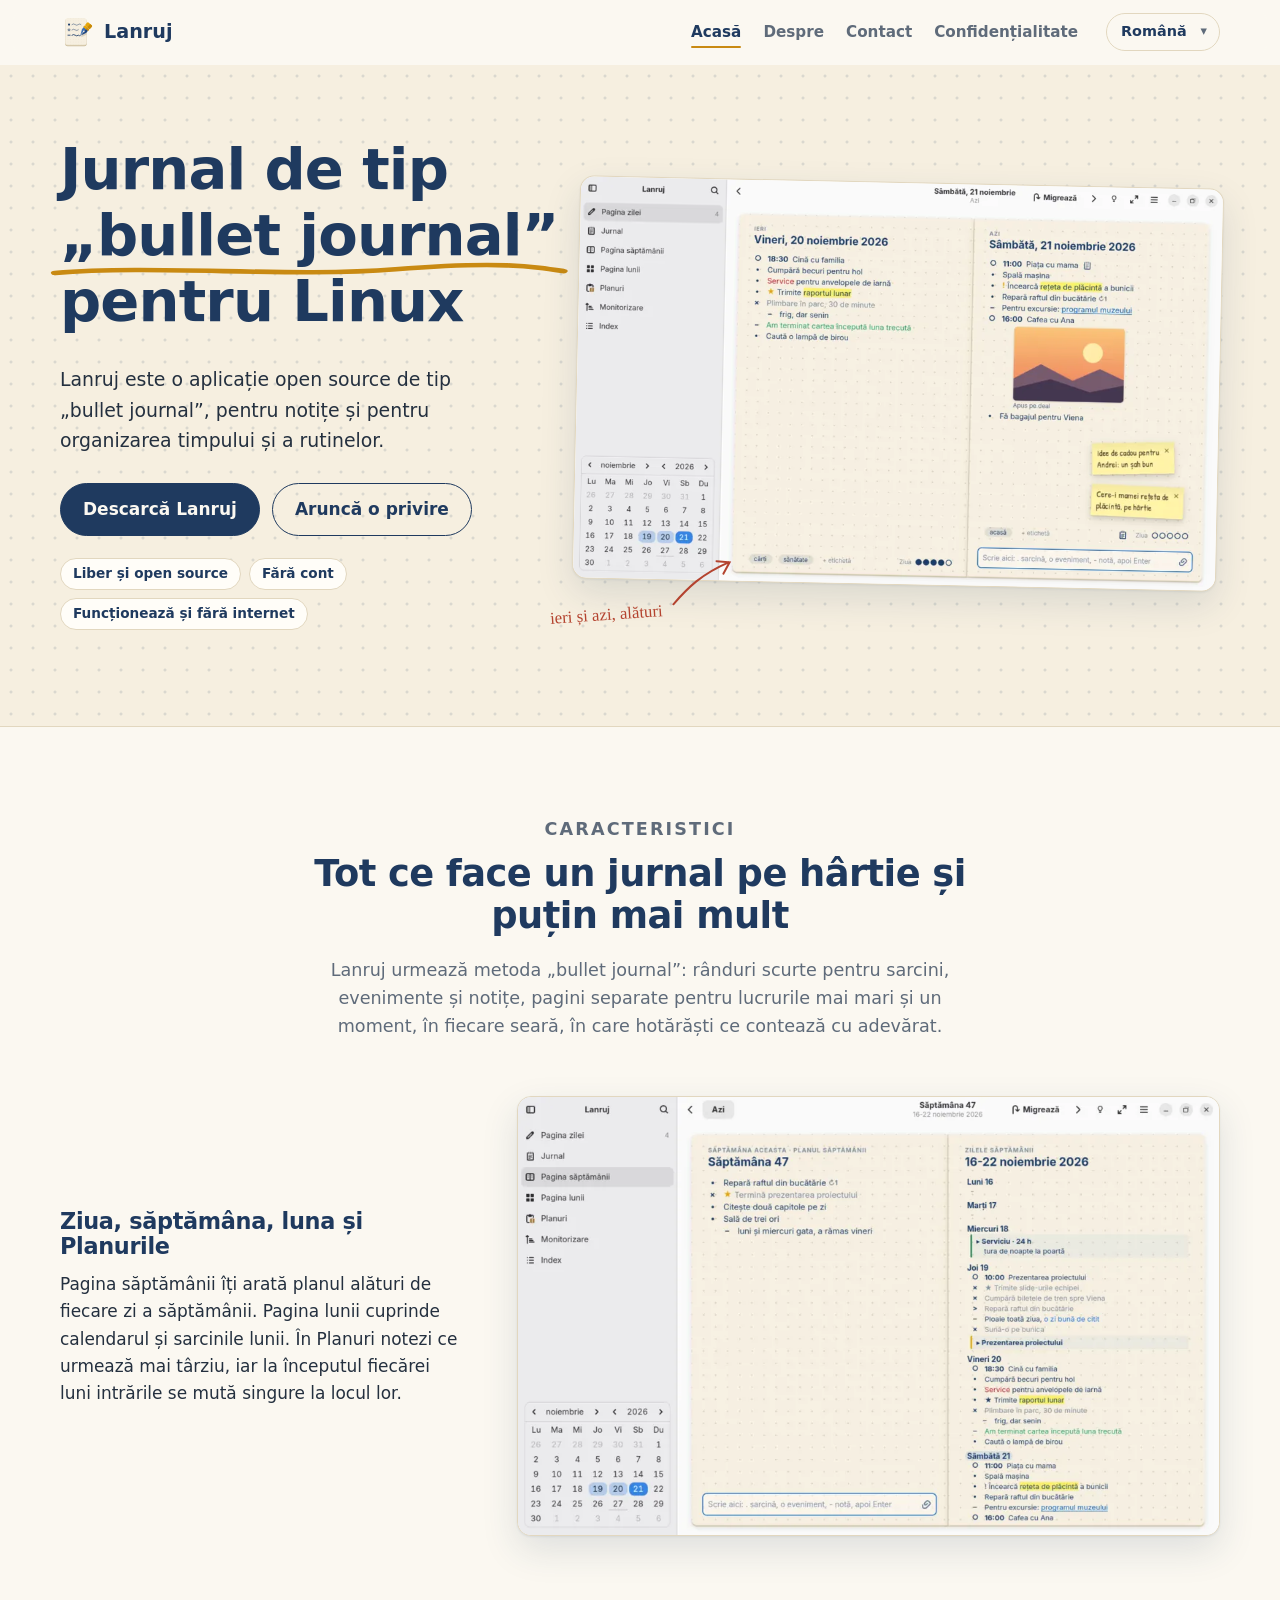
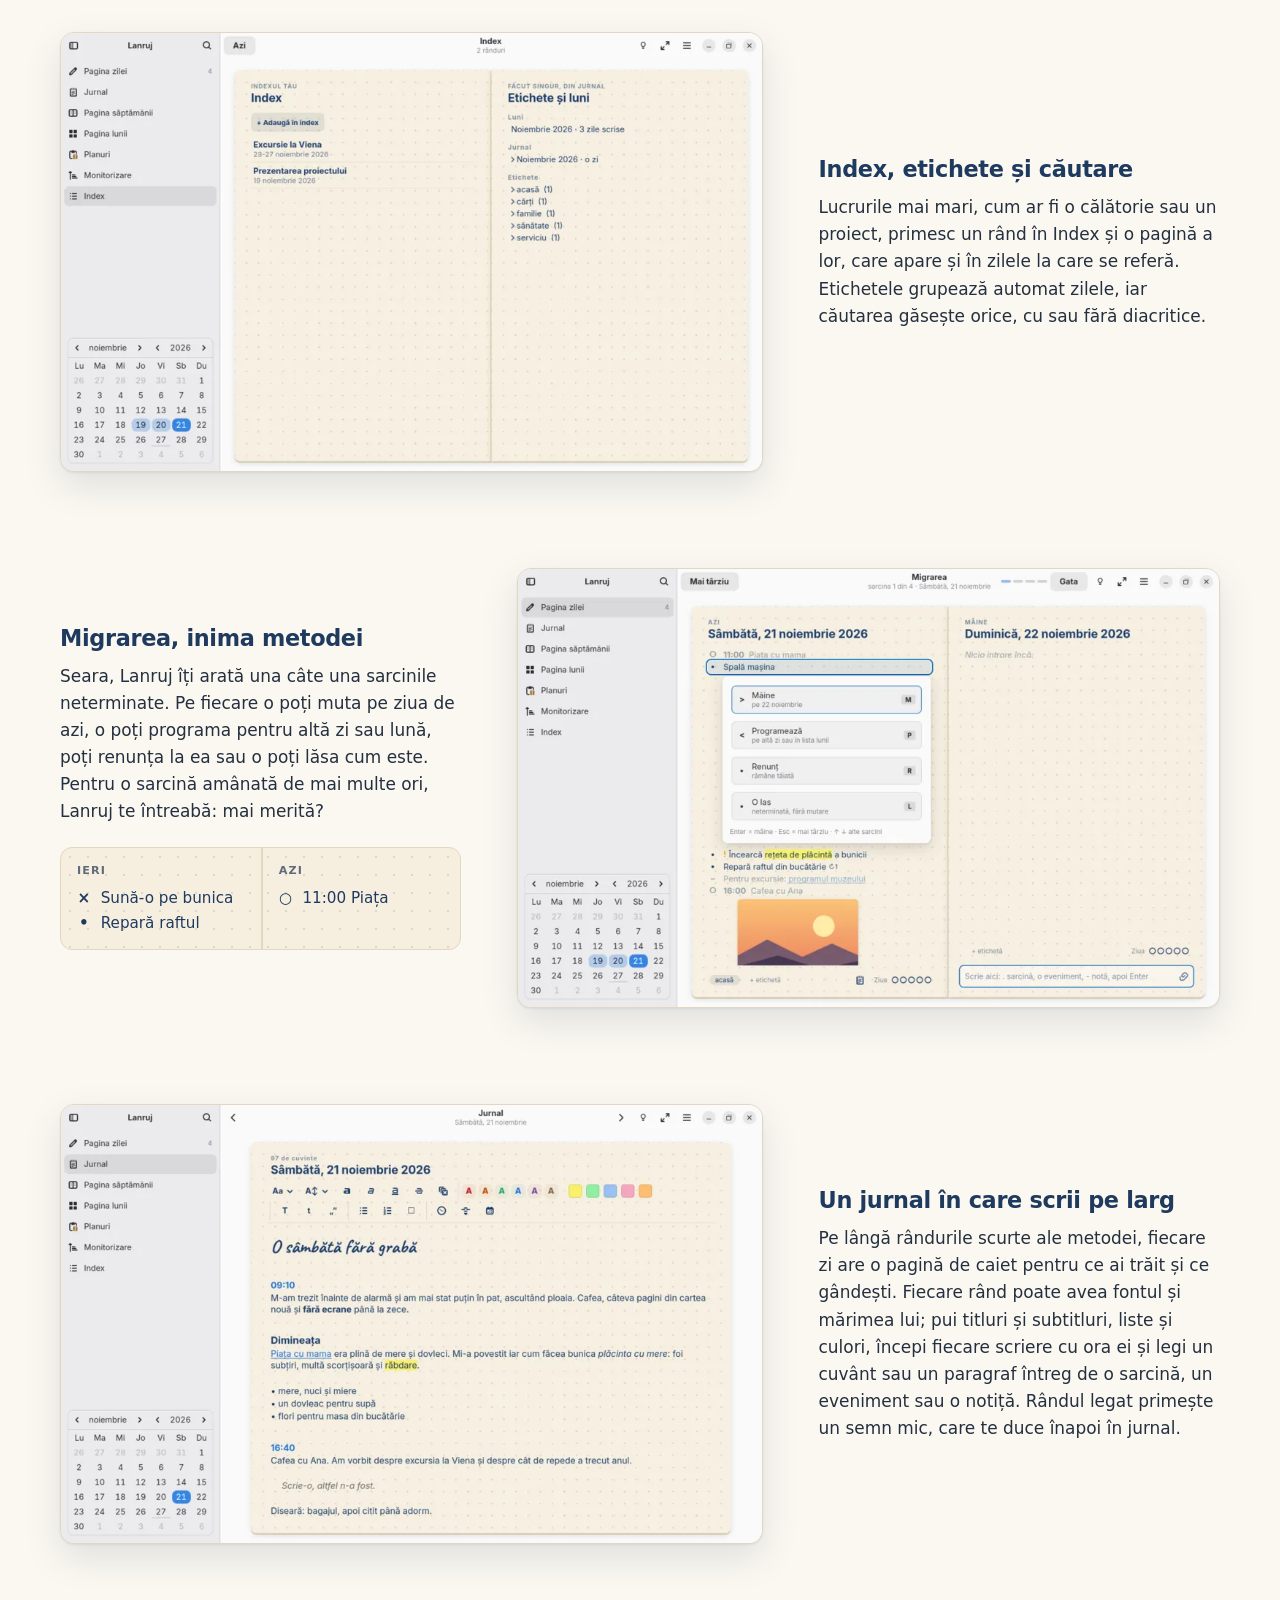
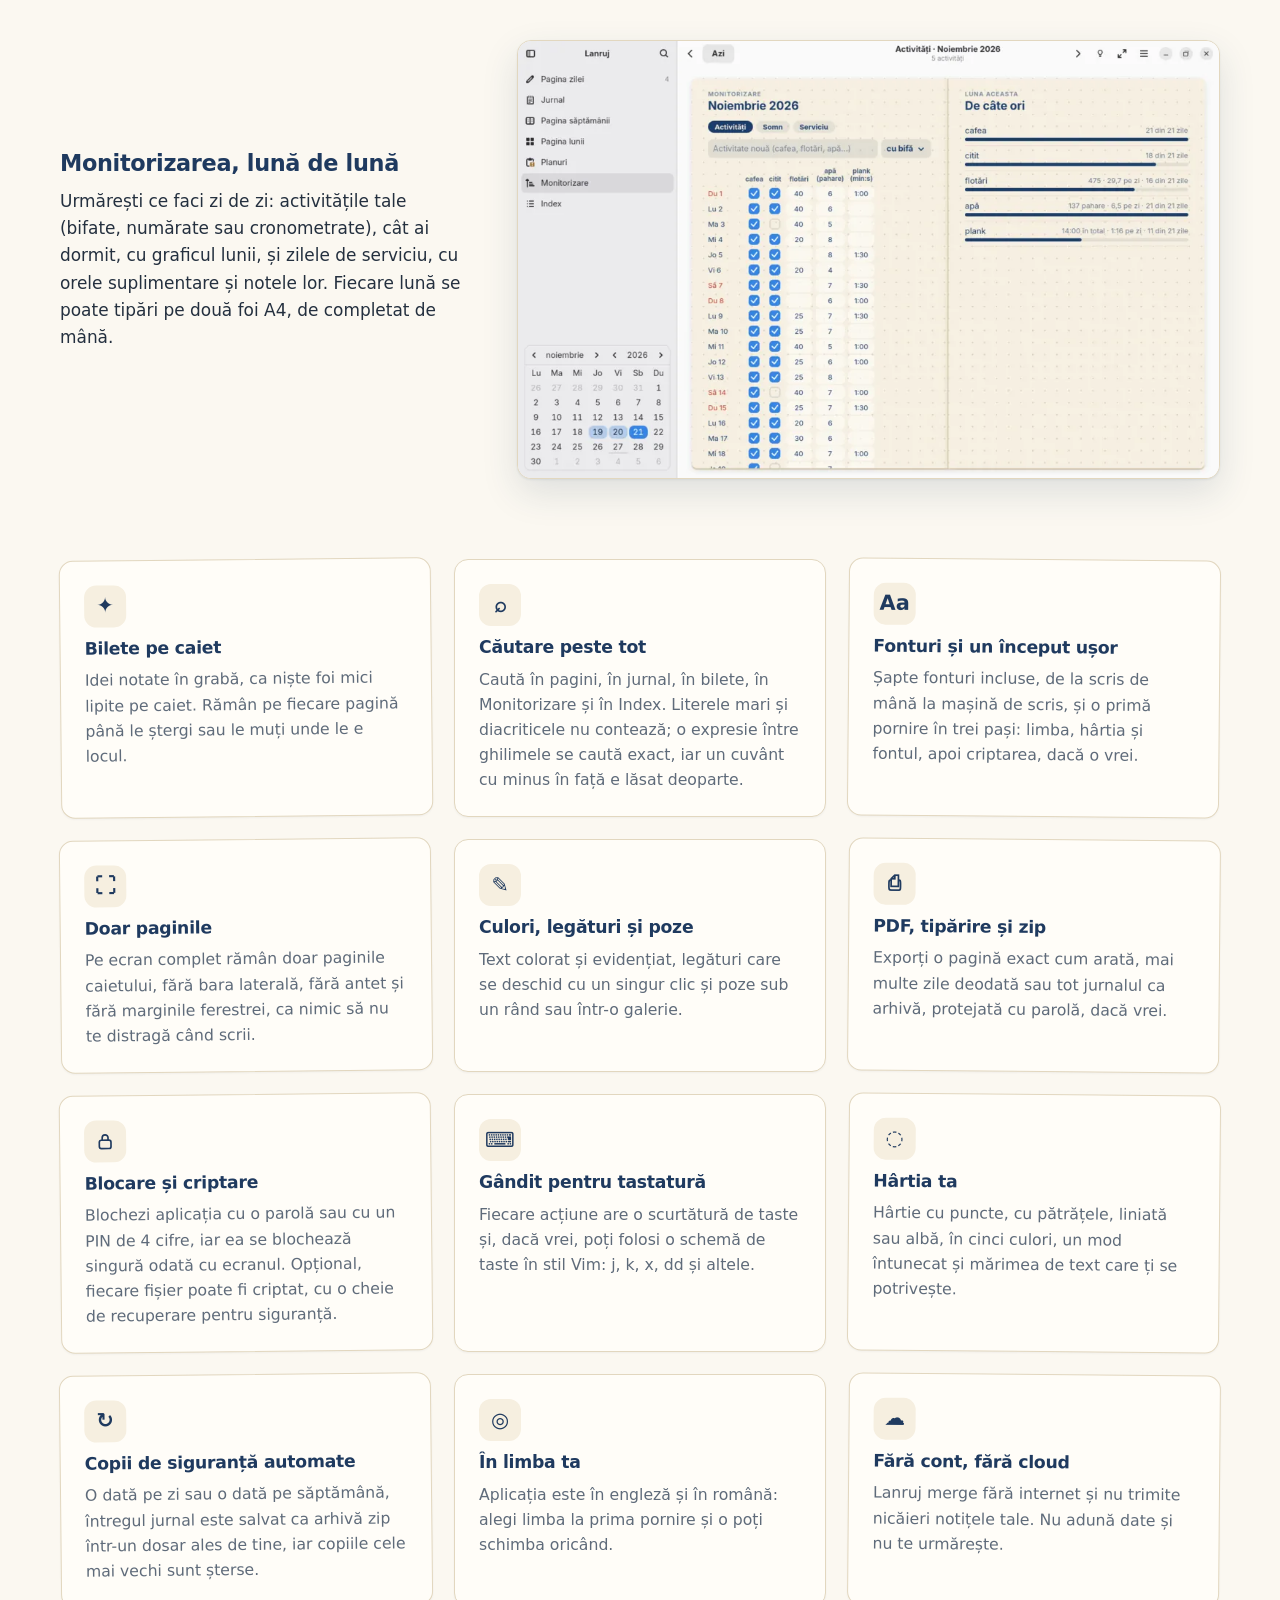
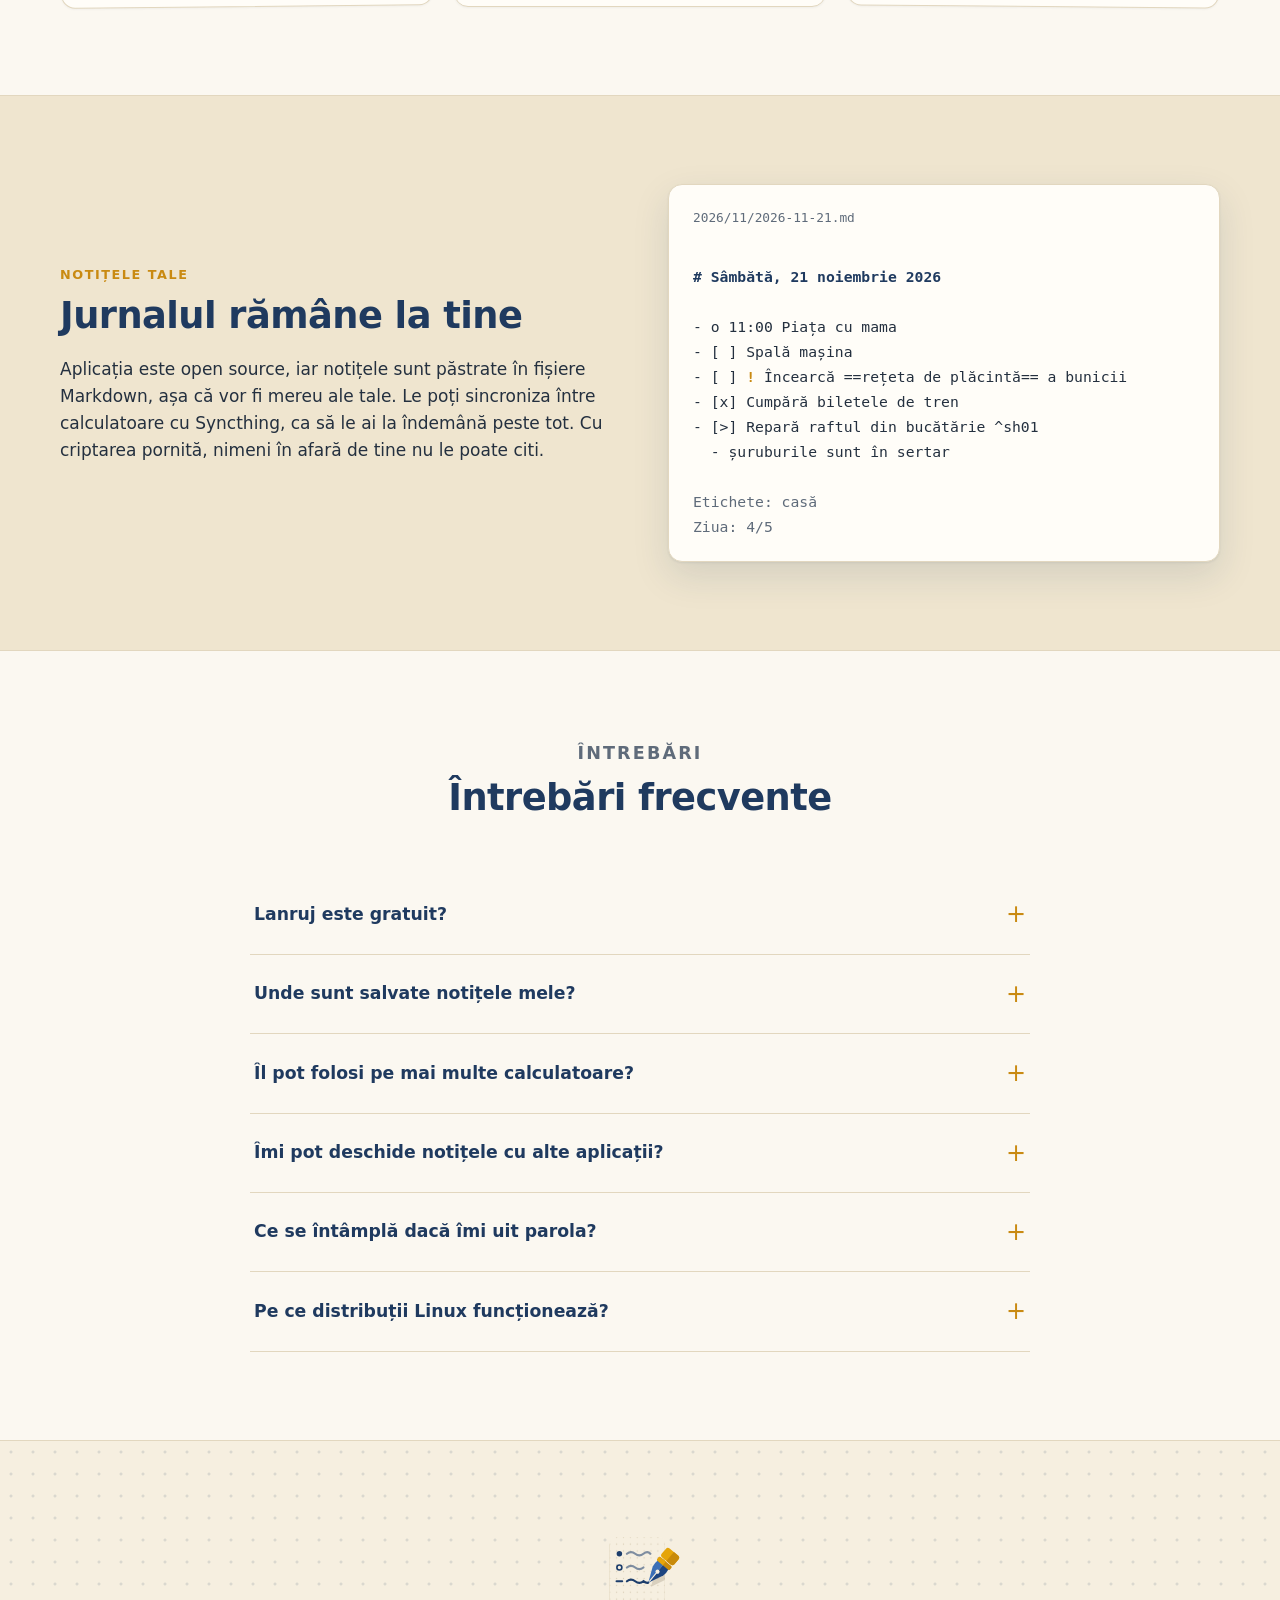
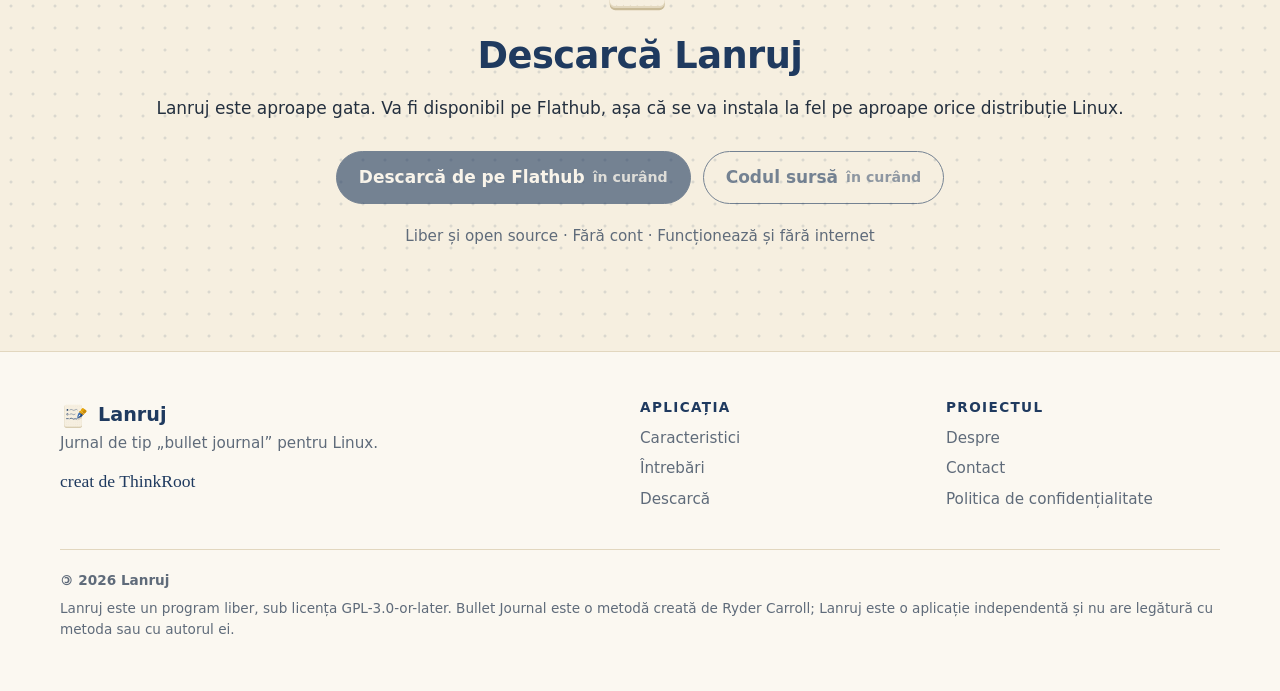
==== commit 1e0bd983: "A doua citire a textelor: „ieri și azi, alături”, Planurile, întrebarea despre sarcini, schema Vim, " ====
--- a/lang/ro/index.html
+++ b/lang/ro/index.html
@@ -74,7 +74,7 @@
           <img src="../../assets/img/ro/zi-1280.webp" srcset="../../assets/img/ro/zi-640.webp 640w, ../../assets/img/ro/zi-960.webp 960w, ../../assets/img/ro/zi-1280.webp 1280w" sizes="(max-width: 880px) calc(100vw - 40px), 720px" width="1280" height="800" fetchpriority="high" decoding="async" alt="Lanruj cu ziua de ieri și cea de azi alăturate, cu sarcini, evenimente, notițe, culori și poze">
         </picture>
       </figure>
-      <p class="note" aria-hidden="true">ieri și azi, una lângă alta<svg viewBox="0 0 70 50"><path d="M4 46 C 20 30, 34 18, 62 8 M50 6 L63 8 L56 19"/></svg></p>
+      <p class="note" aria-hidden="true">ieri și azi, alături<svg viewBox="0 0 70 50"><path d="M4 46 C 20 30, 34 18, 62 8 M50 6 L63 8 L56 19"/></svg></p>
     </div>
   </div>
 </section>
@@ -89,7 +89,7 @@
 
     <article class="feature reveal">
       <div class="feature-text">
-        <h3>Ziua, săptămâna, luna și planurile</h3>
+        <h3>Ziua, săptămâna, luna și Planurile</h3>
         <p>Pagina săptămânii îți arată planul alături de fiecare zi a săptămânii. Pagina lunii cuprinde calendarul și sarcinile lunii. În Planuri notezi ce urmează mai târziu, iar la începutul fiecărei luni intrările se mută singure la locul lor.</p>
       </div>
       <figure class="shot"><img src="../../assets/img/ro/saptamana-1280.webp" srcset="../../assets/img/ro/saptamana-640.webp 640w, ../../assets/img/ro/saptamana-960.webp 960w, ../../assets/img/ro/saptamana-1280.webp 1280w" sizes="(max-width: 880px) calc(100vw - 40px), 720px" width="1280" height="800" loading="lazy" decoding="async" alt="Pagina săptămânii: planul săptămânii în stânga, fiecare zi a săptămânii în dreapta"></figure>
@@ -106,7 +106,7 @@
     <article class="feature reveal">
       <div class="feature-text">
         <h3>Migrarea, inima metodei</h3>
-        <p>Seara, Lanruj îți arată una câte una sarcinile neterminate. Pe fiecare o poți muta pe ziua de azi, o poți programa pentru altă zi sau lună, poți renunța la ea sau o poți lăsa cum este. O sarcină amânată de mai multe ori te întreabă blând: mai merită?</p>
+        <p>Seara, Lanruj îți arată una câte una sarcinile neterminate. Pe fiecare o poți muta pe ziua de azi, o poți programa pentru altă zi sau lună, poți renunța la ea sau o poți lăsa cum este. Pentru o sarcină amânată de mai multe ori, Lanruj te întreabă: mai merită?</p>
         <div class="mini" aria-hidden="true">
           <div class="page">
             <div class="label">Ieri</div>
@@ -124,7 +124,7 @@
           </div>
         </div>
       </div>
-      <figure class="shot"><img src="../../assets/img/ro/migrare-1280.webp" srcset="../../assets/img/ro/migrare-640.webp 640w, ../../assets/img/ro/migrare-960.webp 960w, ../../assets/img/ro/migrare-1280.webp 1280w" sizes="(max-width: 880px) calc(100vw - 40px), 720px" width="1280" height="800" loading="lazy" decoding="async" alt="Fereastra de migrare, cu variantele Azi, Programează, Renunț și O las pentru o sarcină neterminată"></figure>
+      <figure class="shot"><img src="../../assets/img/ro/migrare-1280.webp" srcset="../../assets/img/ro/migrare-640.webp 640w, ../../assets/img/ro/migrare-960.webp 960w, ../../assets/img/ro/migrare-1280.webp 1280w" sizes="(max-width: 880px) calc(100vw - 40px), 720px" width="1280" height="800" loading="lazy" decoding="async" alt="Fereastra de migrare, cu variantele Mâine, Programează, Renunț și O las pentru o sarcină neterminată"></figure>
     </article>
 
         <article class="feature flip reveal">
@@ -151,7 +151,7 @@
       <li class="reveal"><span class="ic">✎</span><h3>Culori, legături și poze</h3><p>Text colorat și evidențiat, legături care se deschid cu un singur clic și poze sub un rând sau într-o galerie.</p></li>
       <li class="reveal"><span class="ic">⎙</span><h3>PDF, tipărire și zip</h3><p>Exporți o pagină exact cum arată, mai multe zile deodată sau tot jurnalul ca arhivă, protejată cu parolă, dacă vrei.</p></li>
       <li class="reveal"><span class="ic"><svg width="20" height="20" viewBox="0 0 24 24" aria-hidden="true"><rect x="5" y="10.5" width="14" height="10" rx="2.5" fill="none" stroke="currentColor" stroke-width="2"/><path d="M8.5 10.5V7.5a3.5 3.5 0 0 1 7 0v3" fill="none" stroke="currentColor" stroke-width="2"/></svg></span><h3>Blocare și criptare</h3><p>Blochezi aplicația cu o parolă sau cu un PIN de 4 cifre, iar ea se blochează singură odată cu ecranul. Opțional, fiecare fișier poate fi criptat, cu o cheie de recuperare pentru siguranță.</p></li>
-      <li class="reveal"><span class="ic">⌨</span><h3>Gândit pentru tastatură</h3><p>Fiecare acțiune are o scurtătură de taste și, dacă vrei, există și o schemă de taste în stil Vim: j, k, x, dd și altele.</p></li>
+      <li class="reveal"><span class="ic">⌨</span><h3>Gândit pentru tastatură</h3><p>Fiecare acțiune are o scurtătură de taste și, dacă vrei, poți folosi o schemă de taste în stil Vim: j, k, x, dd și altele.</p></li>
       <li class="reveal"><span class="ic">◌</span><h3>Hârtia ta</h3><p>Hârtie cu puncte, cu pătrățele, liniată sau albă, în cinci culori, un mod întunecat și mărimea de text care ți se potrivește.</p></li>
       <li class="reveal"><span class="ic">↻</span><h3>Copii de siguranță automate</h3><p>O dată pe zi sau o dată pe săptămână, întregul jurnal este salvat ca arhivă zip într-un dosar ales de tine, iar copiile cele mai vechi sunt șterse.</p></li>
       <li class="reveal"><span class="ic">◎</span><h3>În limba ta</h3><p>Aplicația este în engleză și în română: alegi limba la prima pornire și o poți schimba oricând.</p></li>
@@ -203,7 +203,7 @@
       </details>
       <details>
         <summary>Îmi pot deschide notițele cu alte aplicații?</summary>
-        <p>Da, cât timp criptarea este oprită. Fișierele sunt Markdown obișnuit, deci le poți citi în Obsidian, Typora sau în orice editor de text.</p>
+        <p>Da, cât timp criptarea este oprită. Fișierele sunt în format Markdown obișnuit, deci le poți citi în Obsidian, Typora sau în orice editor de text.</p>
       </details>
       <details>
         <summary>Ce se întâmplă dacă îmi uit parola?</summary>
@@ -221,7 +221,7 @@
   <div class="wrap reveal">
     <img src="../../assets/img/lanruj.svg" alt="" width="88" height="88">
     <h2>Descarcă Lanruj</h2>
-    <p>Lanruj este aproape gata. Va fi disponibil pe Flathub, așa că se va instala la fel pe orice distribuție Linux.</p>
+    <p>Lanruj este aproape gata. Va fi disponibil pe Flathub, așa că se va instala la fel pe aproape orice distribuție Linux.</p>
     <div class="actions">
       <span class="button primary soon" aria-disabled="true">Descarcă de pe Flathub <small>în curând</small></span>
       <span class="button soon" aria-disabled="true">Codul sursă <small>în curând</small></span>
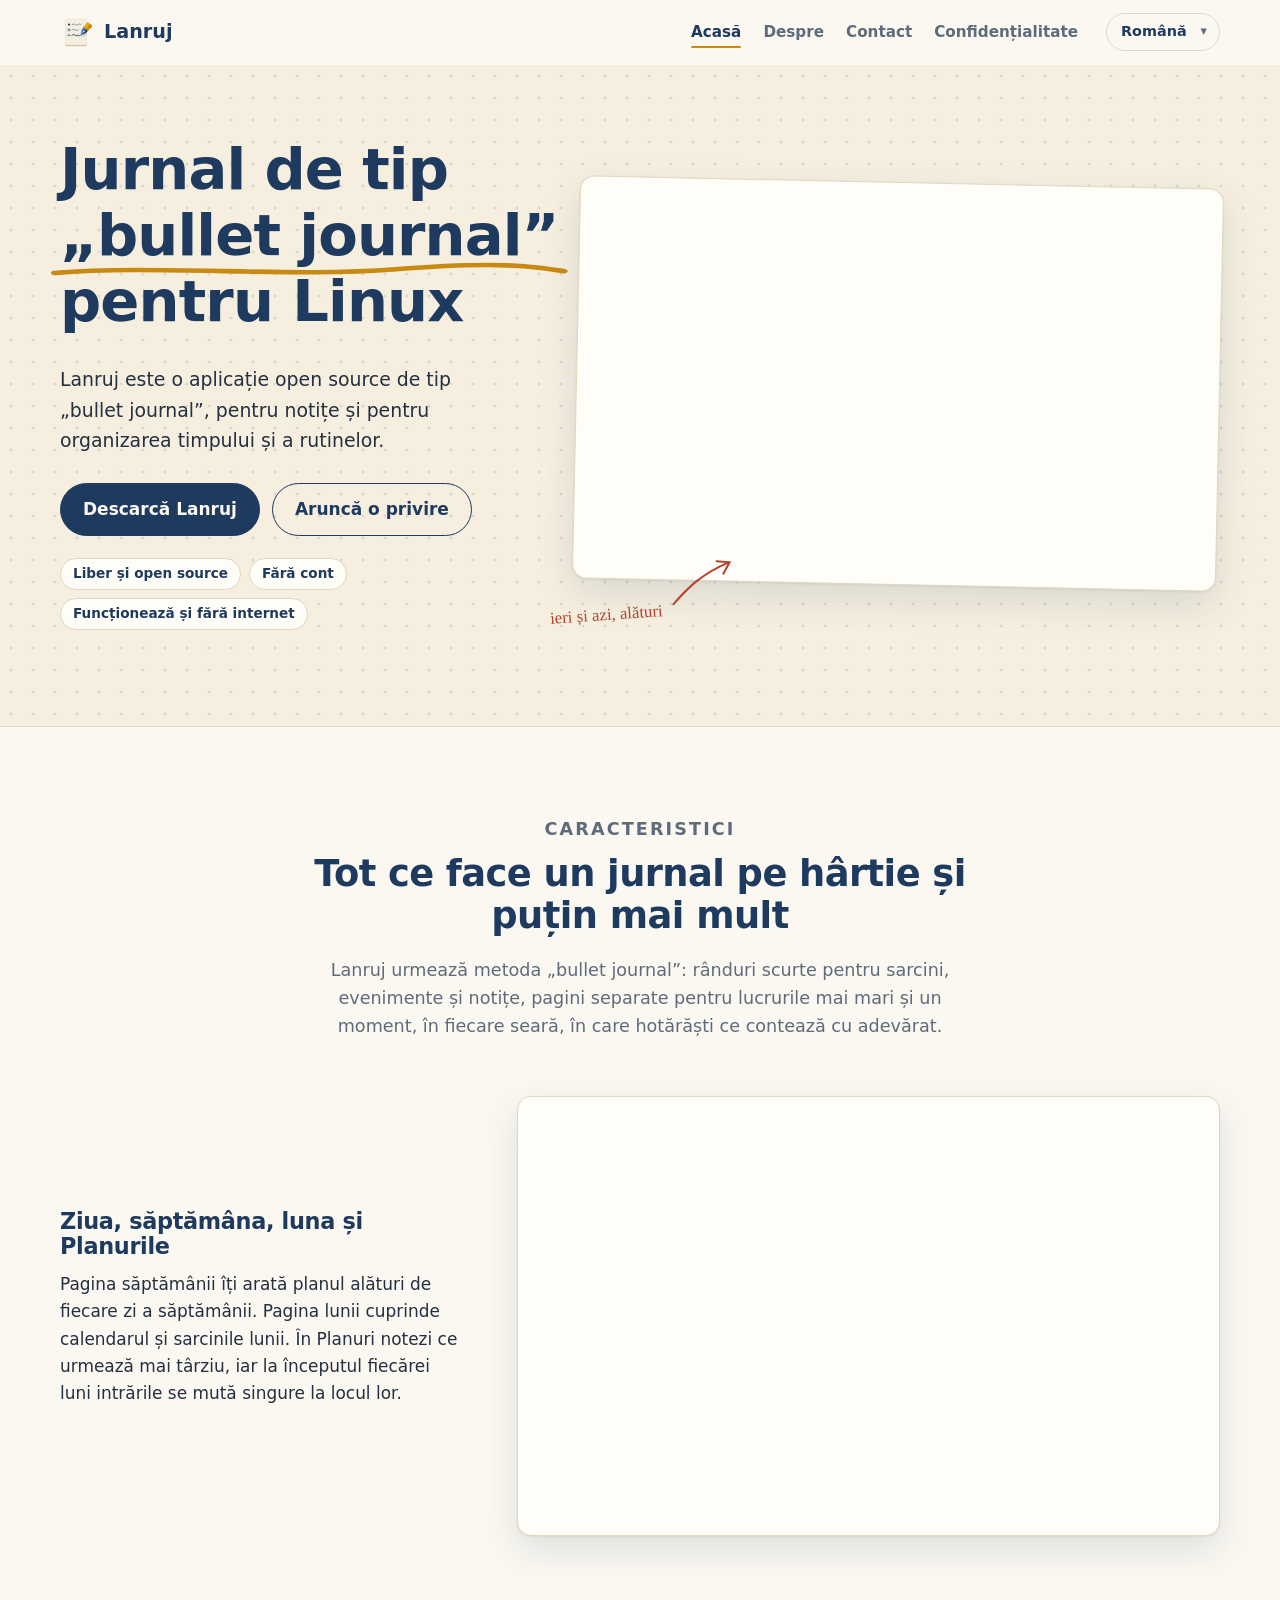
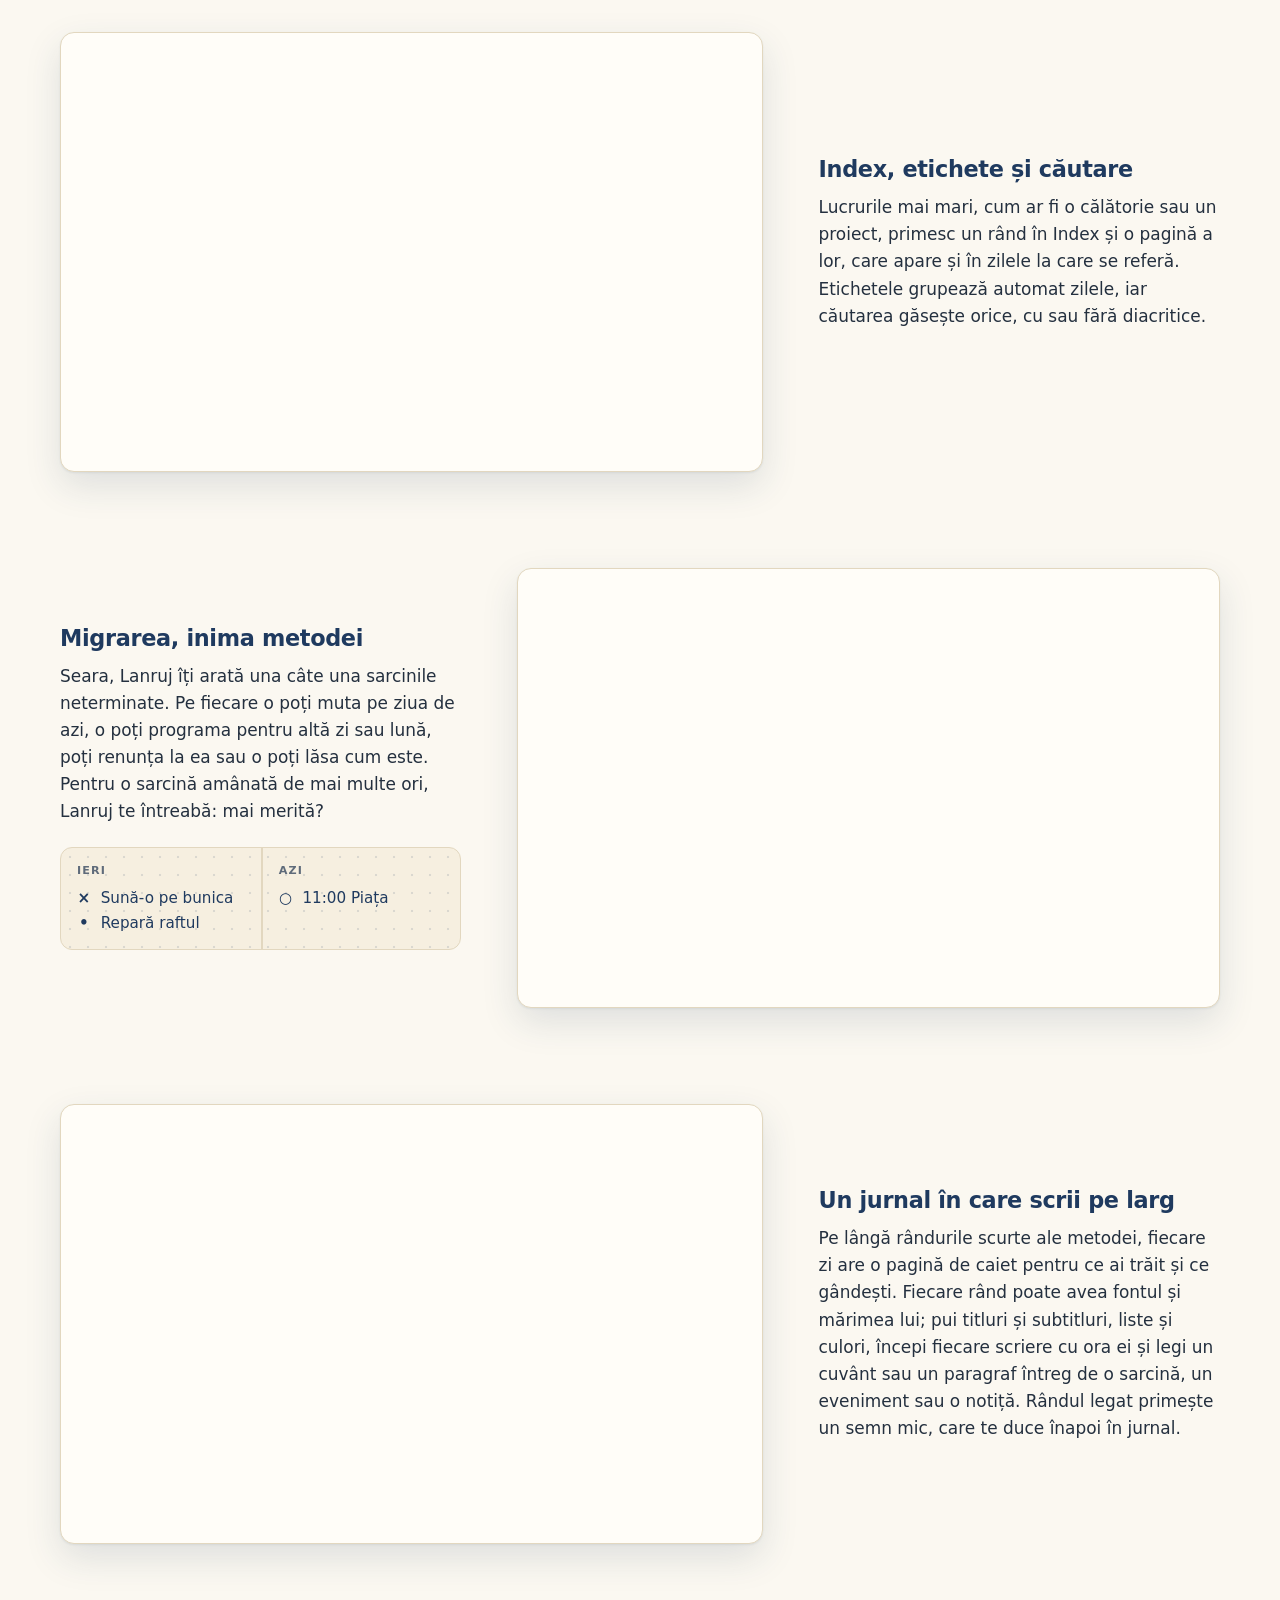
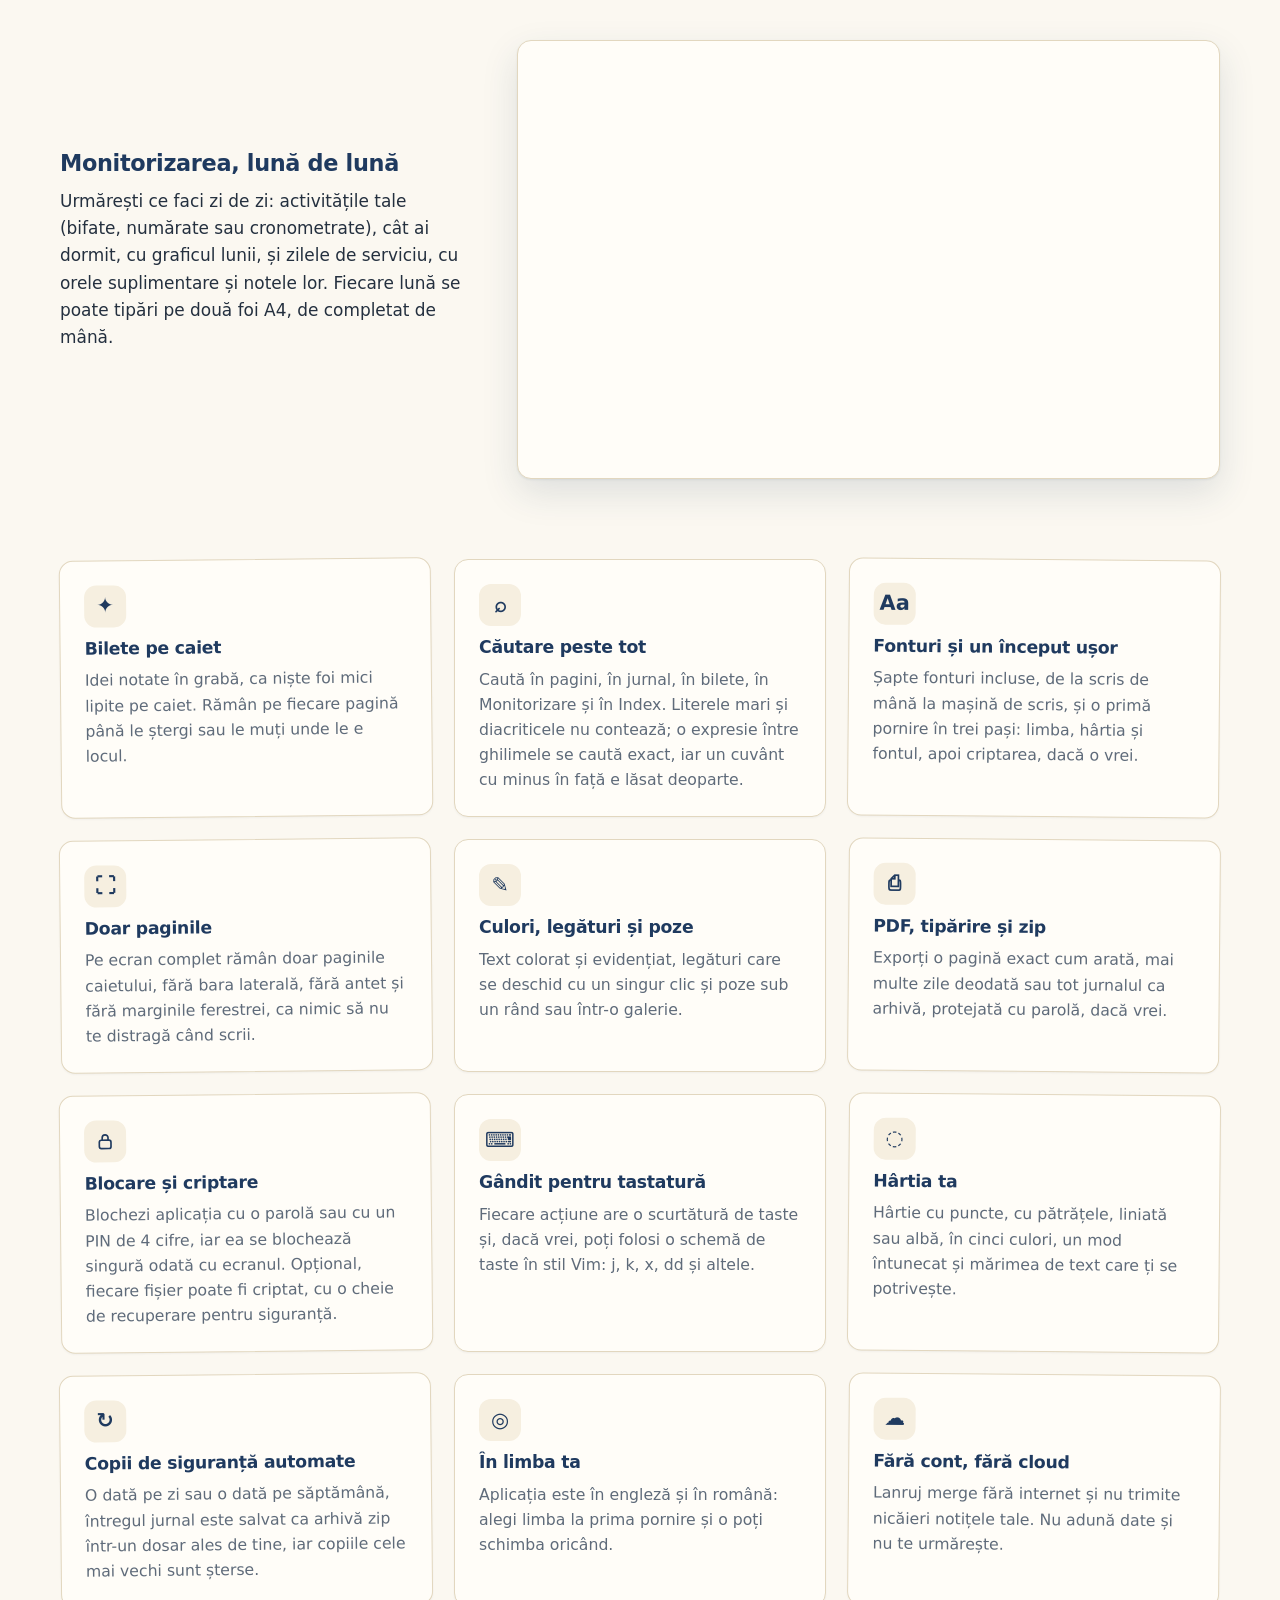
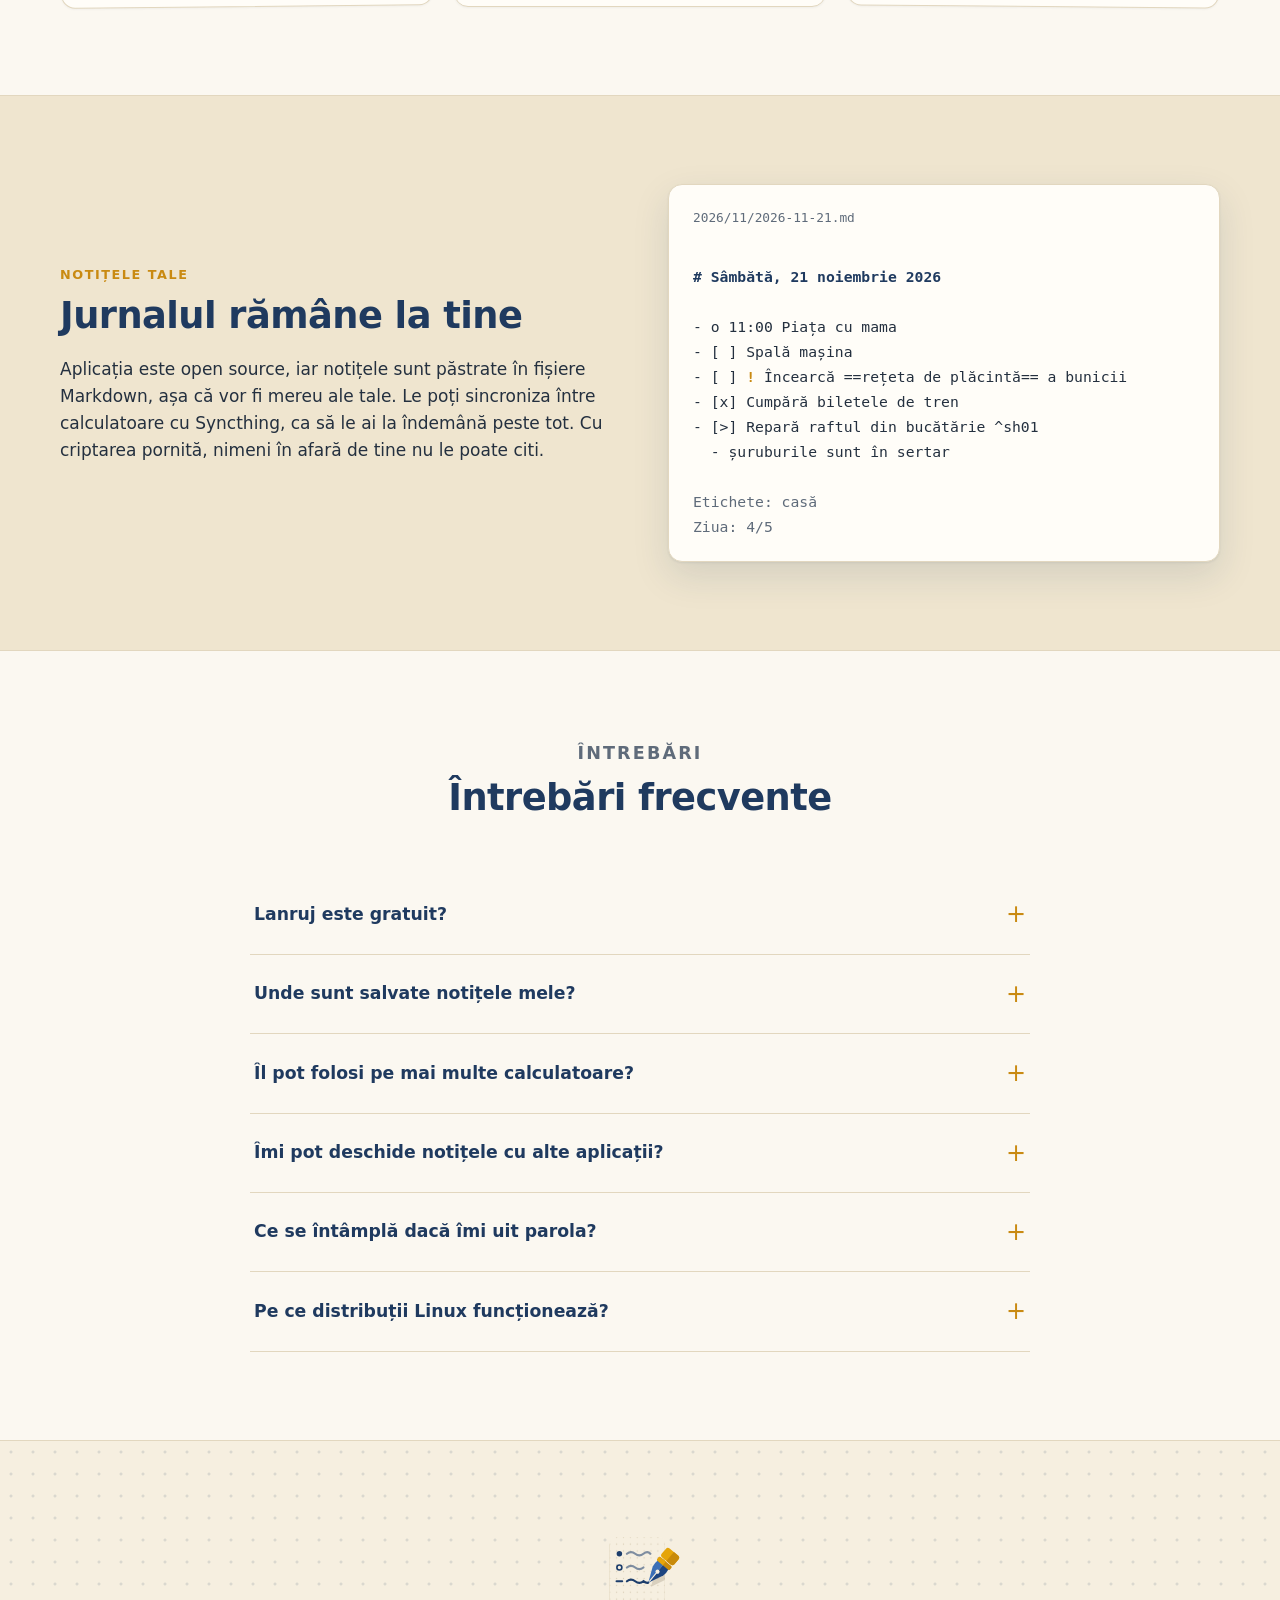
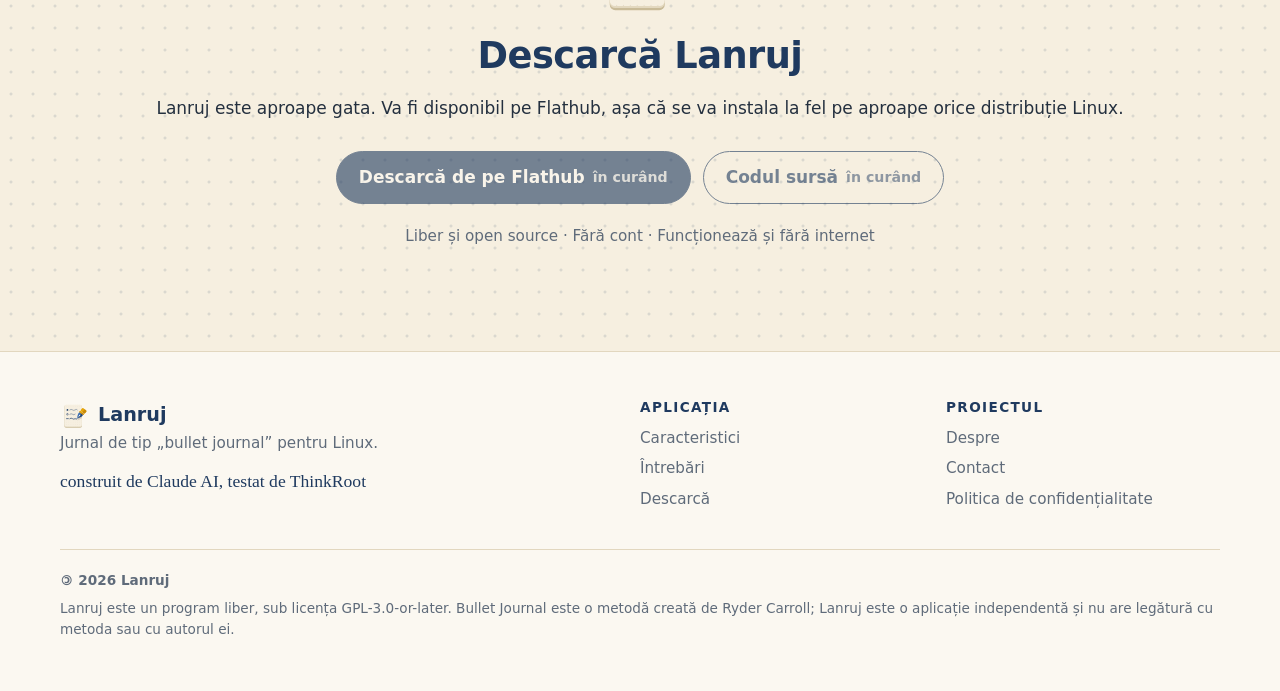
==== commit 6ce52185: "Construit de Claude AI, testat de ThinkRoot: semnătura din subsol și pagina Despre Co-Authored-By: C" ====
--- a/lang/ro/index.html
+++ b/lang/ro/index.html
@@ -238,7 +238,7 @@
       <div>
         <a class="brand" href="index.html"><img src="../../assets/img/lanruj.svg" alt="" width="28" height="28"> Lanruj</a>
         <p>Jurnal de tip „bullet journal” pentru Linux.</p>
-        <p class="sign">creat de ThinkRoot</p>
+        <p class="sign">construit de Claude AI, testat de ThinkRoot</p>
       </div>
       <div>
         <h4>Aplicația</h4>
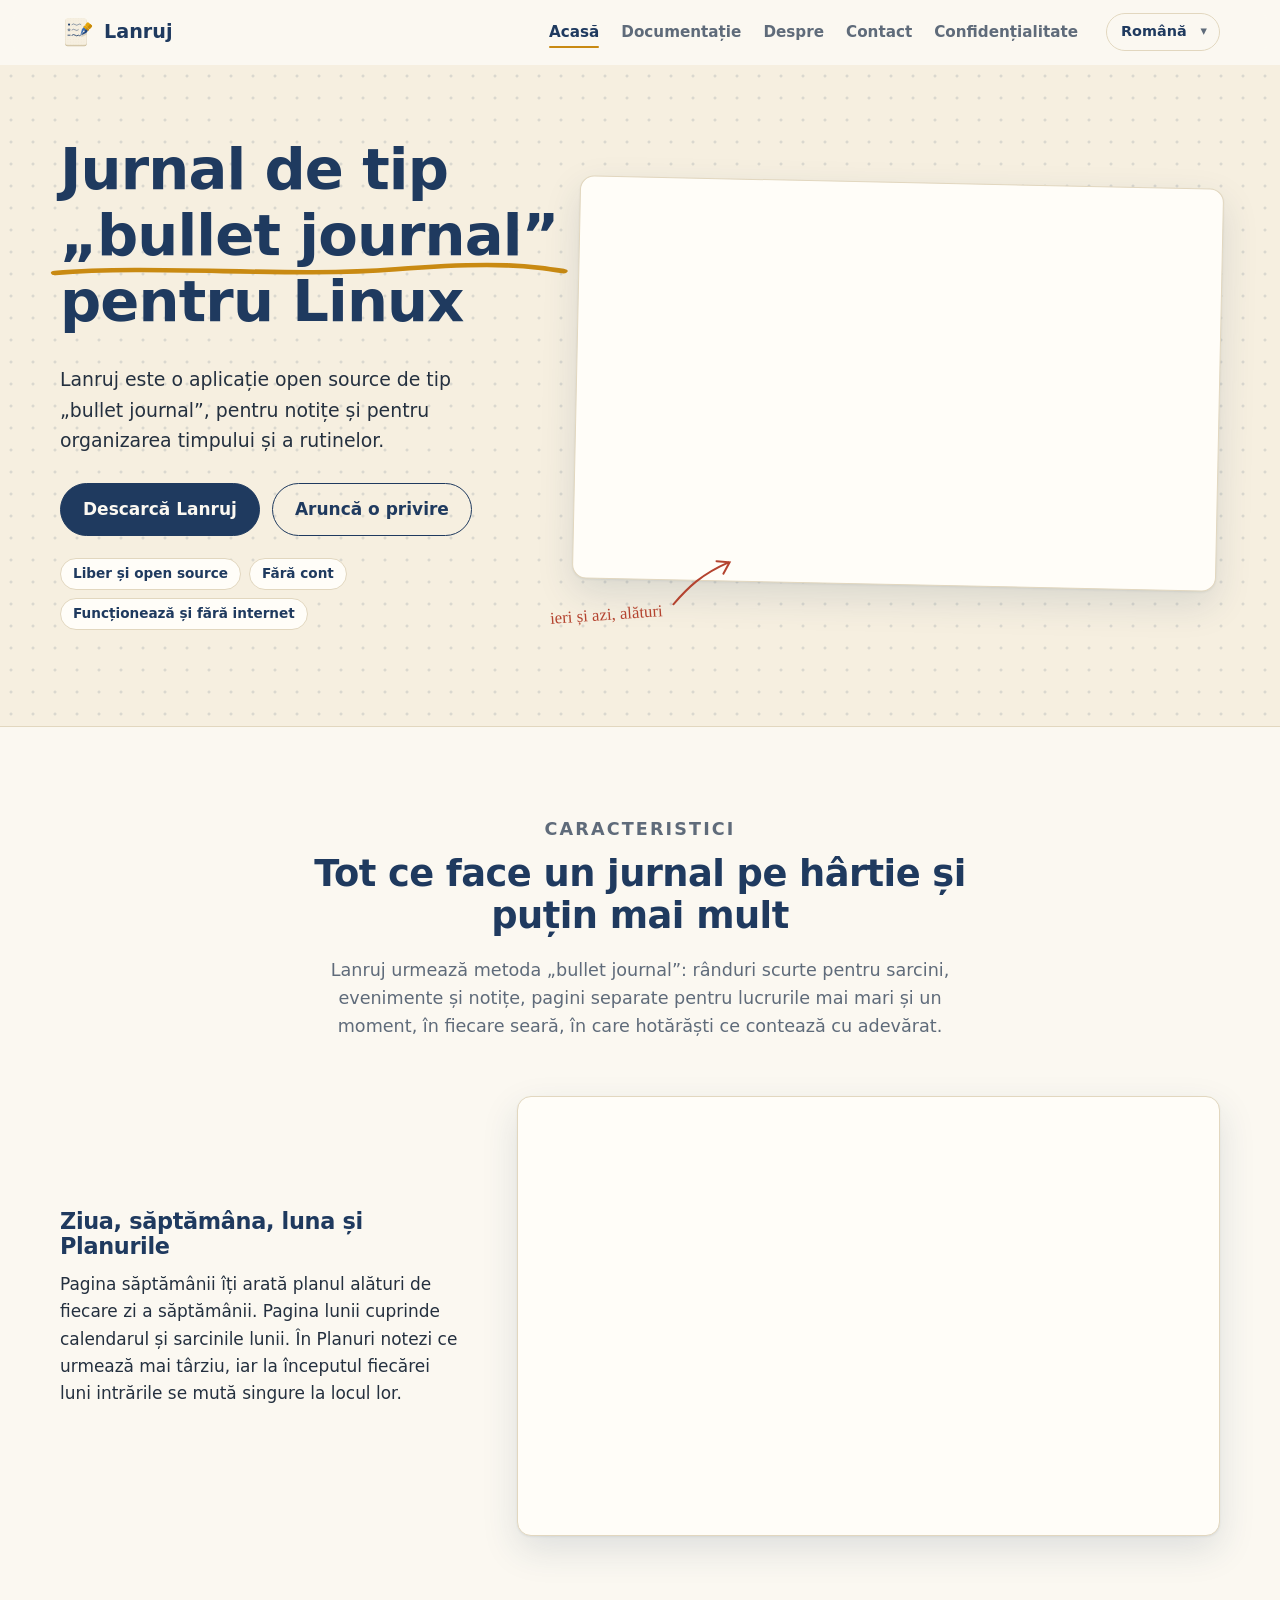
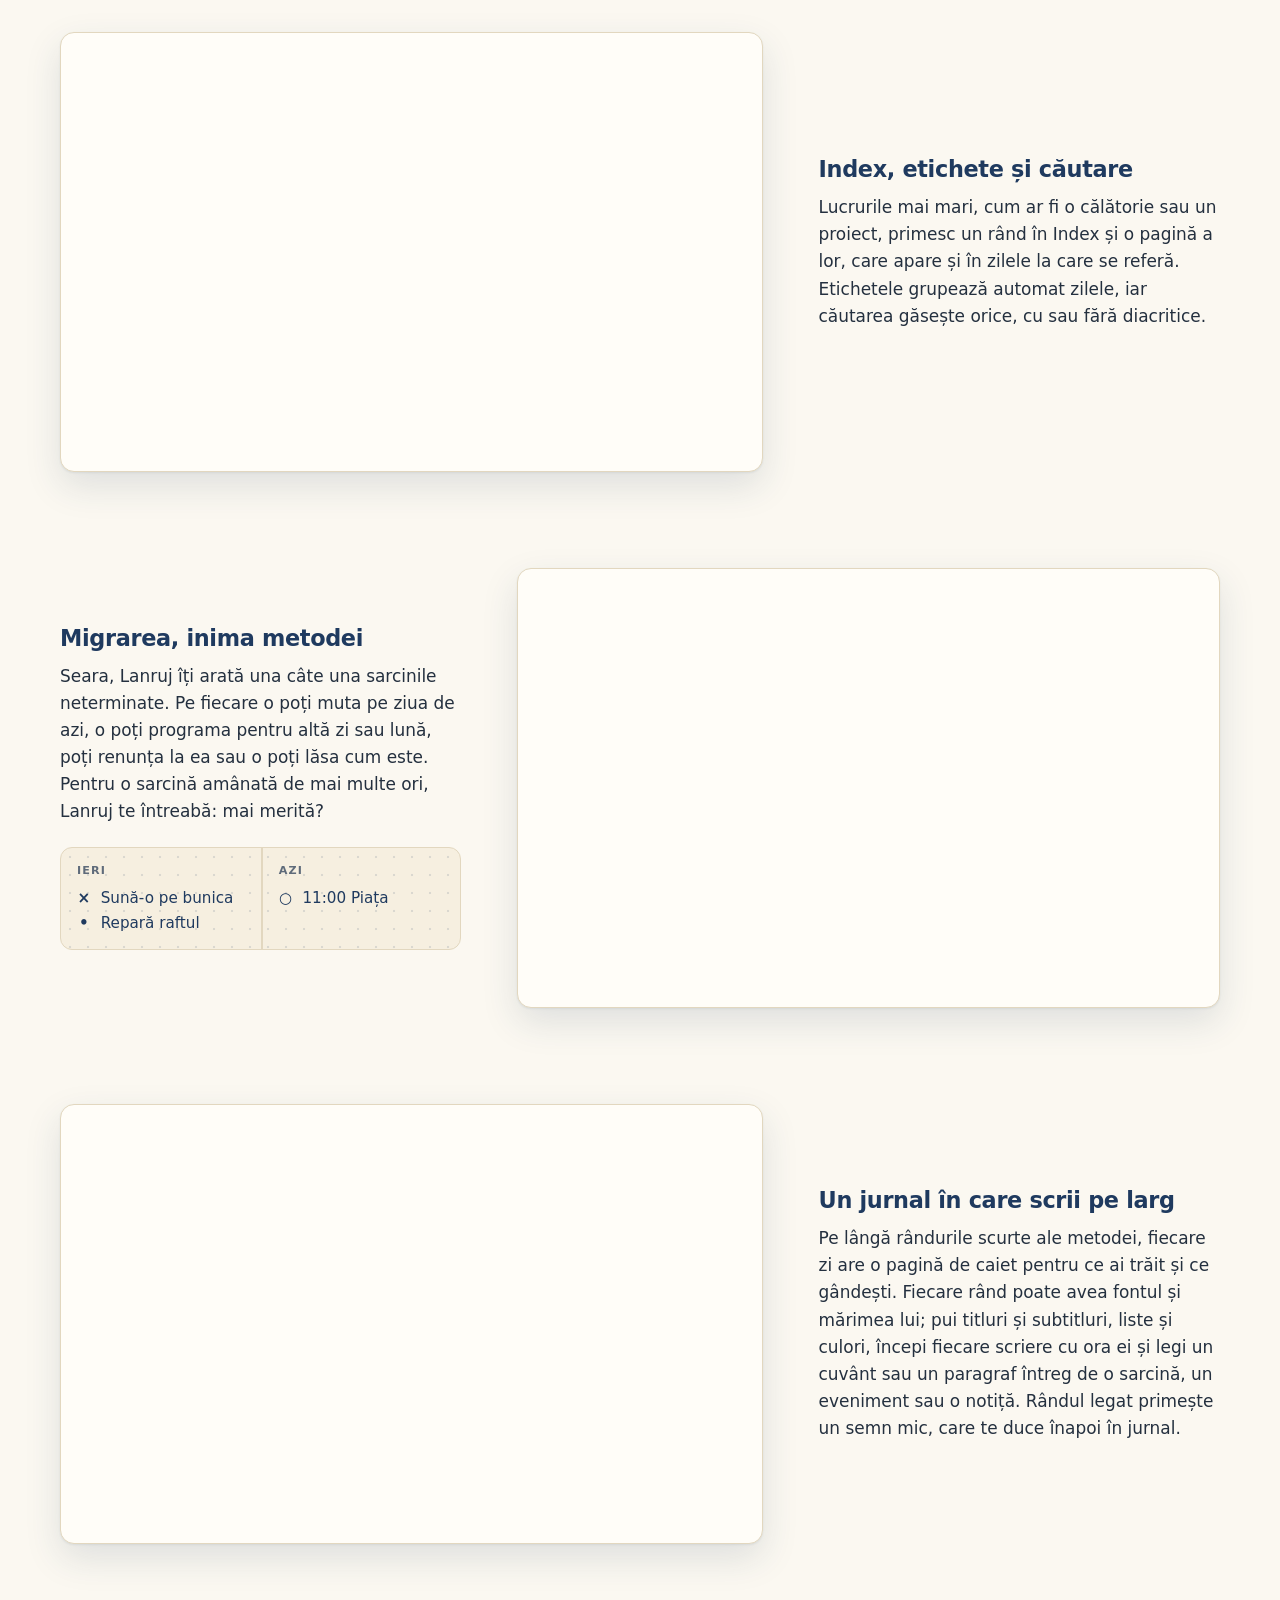
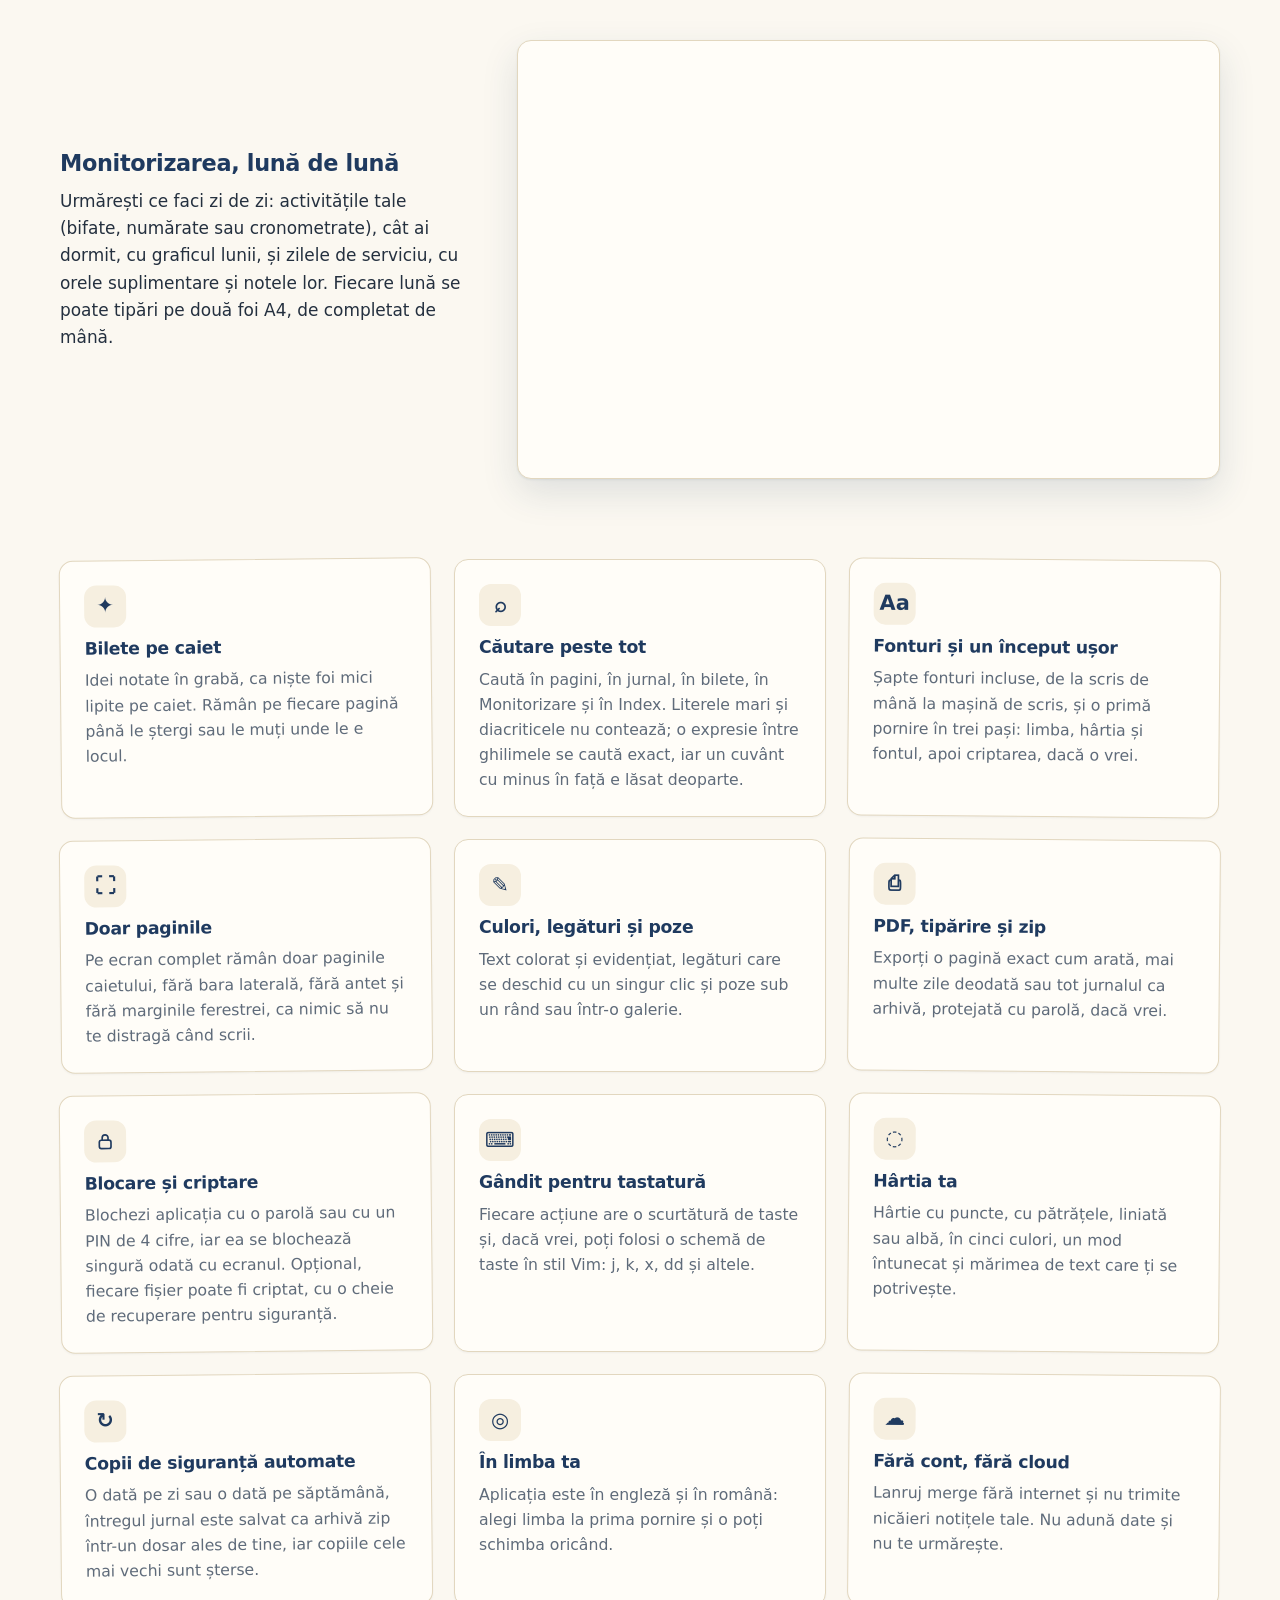
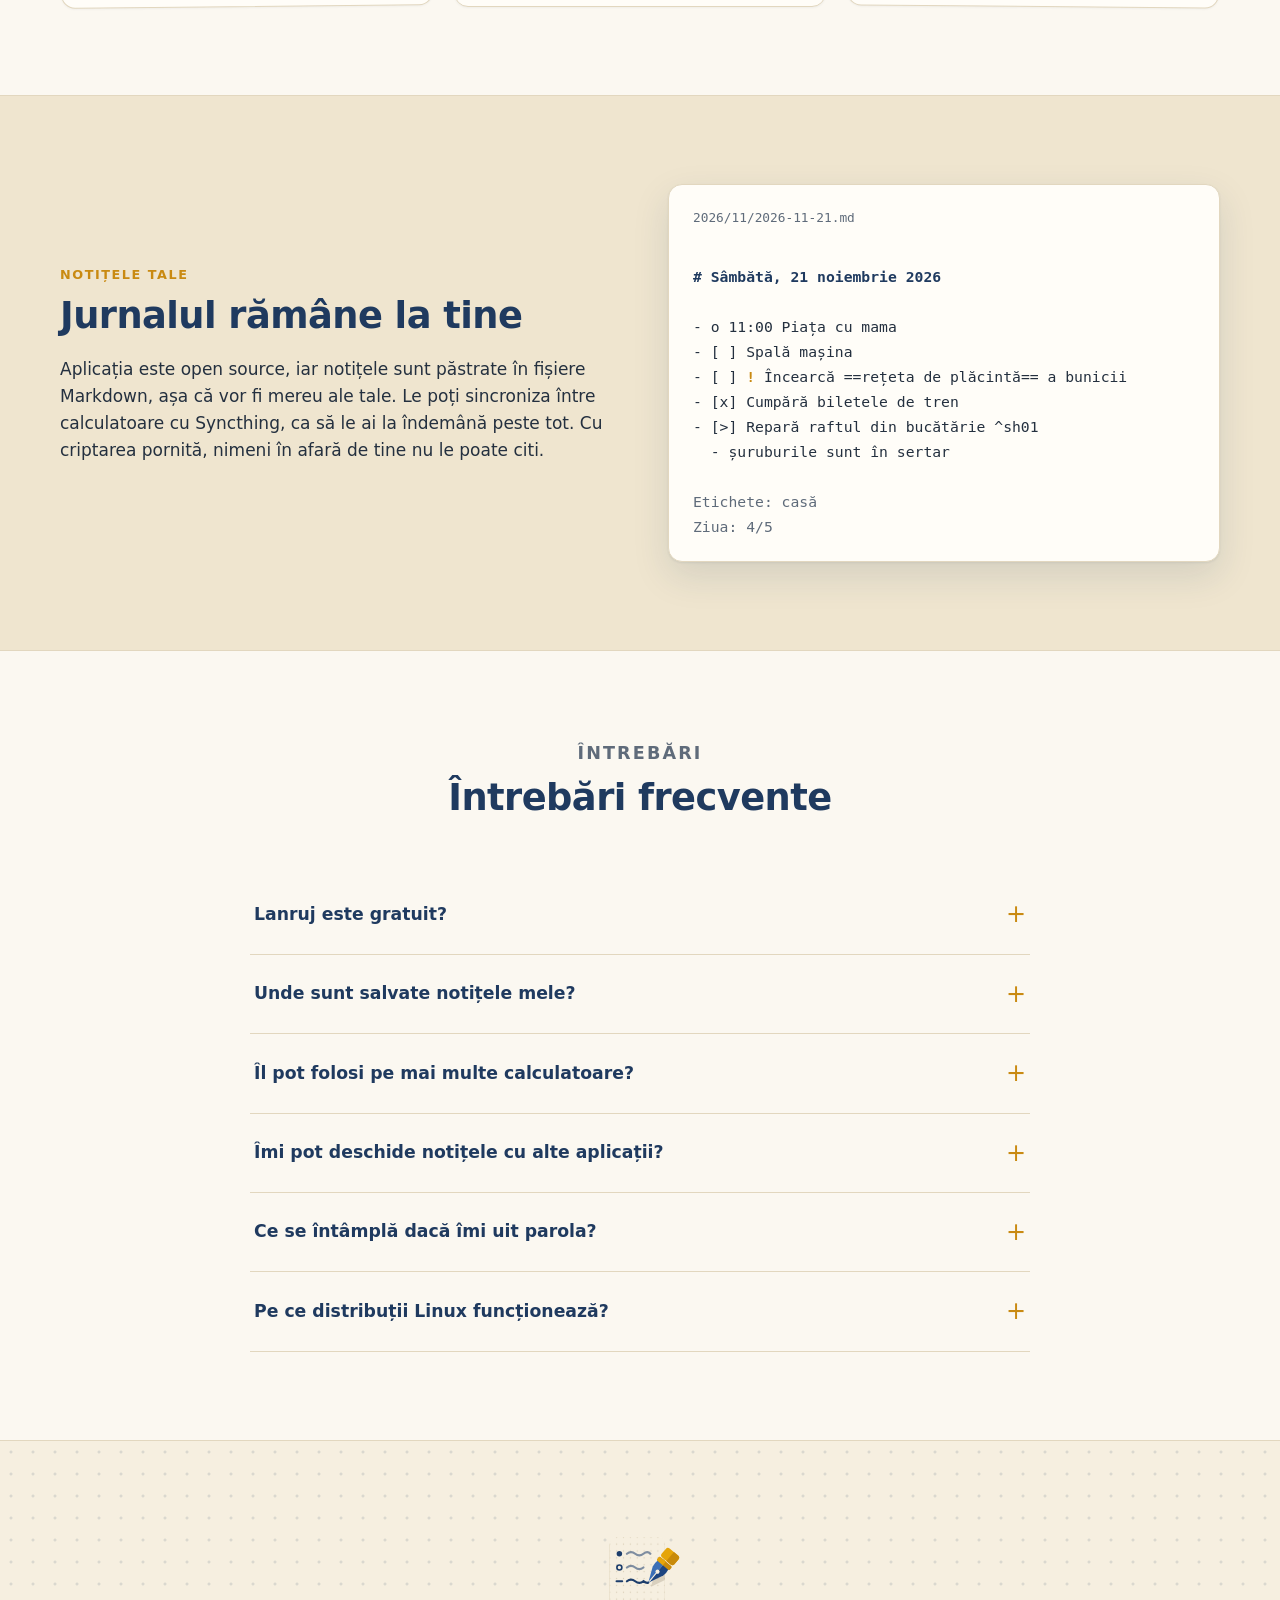
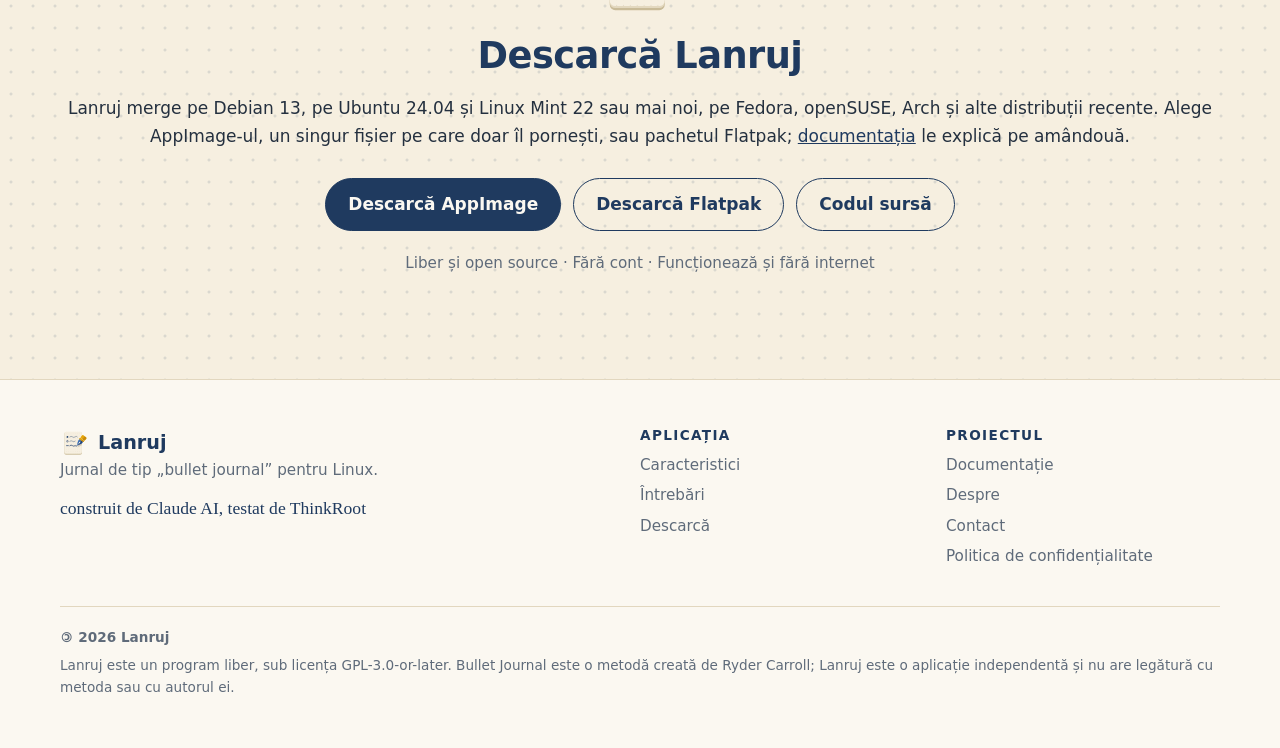
==== commit a075fc1c: "Pagina Documentație (instalare, actualizare, dezinstalare, folosire), butoanele de descărcare spre A" ====
--- a/lang/ro/index.html
+++ b/lang/ro/index.html
@@ -37,6 +37,7 @@
     <a class="brand" href="index.html"><img src="../../assets/img/lanruj.svg" alt="" width="34" height="34"> Lanruj</a>
     <nav>
       <a href="index.html" aria-current="page">Acasă</a>
+      <a href="documentatie.html">Documentație</a>
       <a href="despre.html">Despre</a>
       <a href="contact.html">Contact</a>
       <a href="confidentialitate.html">Confidențialitate</a>
@@ -211,7 +212,7 @@
       </details>
       <details>
         <summary>Pe ce distribuții Linux funcționează?</summary>
-        <p>Lanruj va fi disponibil pe Flathub, așa că se va instala la fel pe aproape orice distribuție Linux.</p>
+        <p>Lanruj vine ca AppImage și ca Flatpak, care merg pe Debian 13, pe Ubuntu 24.04 și Linux Mint 22 sau mai noi, pe Fedora, openSUSE, Arch și alte distribuții recente. <a href="documentatie.html#instalare">Documentația</a> arată cum îl instalezi pe oricare dintre ele.</p>
       </details>
     </div>
   </div>
@@ -221,10 +222,11 @@
   <div class="wrap reveal">
     <img src="../../assets/img/lanruj.svg" alt="" width="88" height="88">
     <h2>Descarcă Lanruj</h2>
-    <p>Lanruj este aproape gata. Va fi disponibil pe Flathub, așa că se va instala la fel pe aproape orice distribuție Linux.</p>
+    <p>Lanruj merge pe Debian 13, pe Ubuntu 24.04 și Linux Mint 22 sau mai noi, pe Fedora, openSUSE, Arch și alte distribuții recente. Alege AppImage-ul, un singur fișier pe care doar îl pornești, sau pachetul Flatpak; <a href="documentatie.html#instalare">documentația</a> le explică pe amândouă.</p>
     <div class="actions">
-      <span class="button primary soon" aria-disabled="true">Descarcă de pe Flathub <small>în curând</small></span>
-      <span class="button soon" aria-disabled="true">Codul sursă <small>în curând</small></span>
+      <a class="button primary" href="https://github.com/ThinkRoot99/Lanruj/releases/download/v0.4.2/Lanruj-0.4.2-x86_64.AppImage">Descarcă AppImage</a>
+      <a class="button" href="https://github.com/ThinkRoot99/Lanruj/releases/download/v0.4.2/lanruj.flatpak">Descarcă Flatpak</a>
+      <a class="button" href="https://github.com/ThinkRoot99/Lanruj">Codul sursă</a>
     </div>
     <p class="trust">Liber și open source · Fără cont · Funcționează și fără internet</p>
   </div>
@@ -251,6 +253,7 @@
       <div>
         <h4>Proiectul</h4>
         <ul>
+          <li><a href="documentatie.html">Documentație</a></li>
           <li><a href="despre.html">Despre</a></li>
           <li><a href="contact.html">Contact</a></li>
           <li><a href="confidentialitate.html">Politica de confidențialitate</a></li>
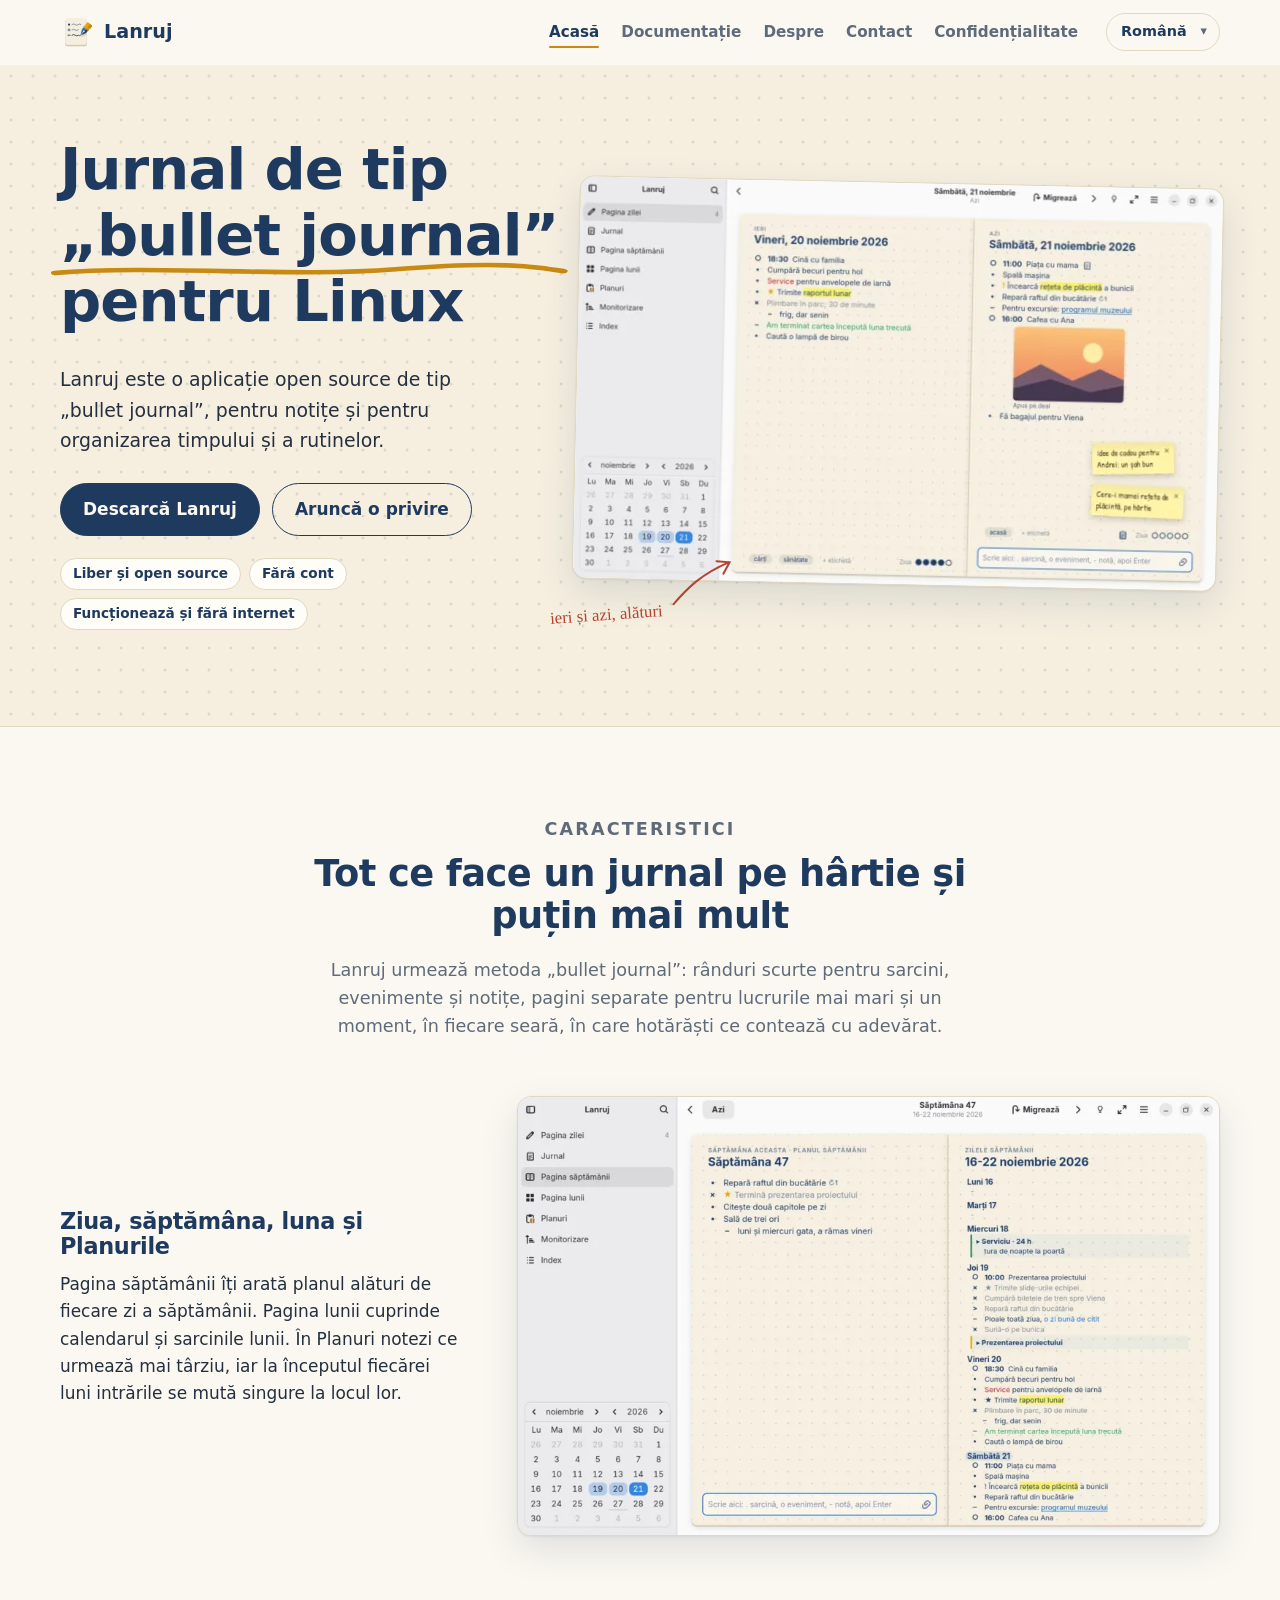
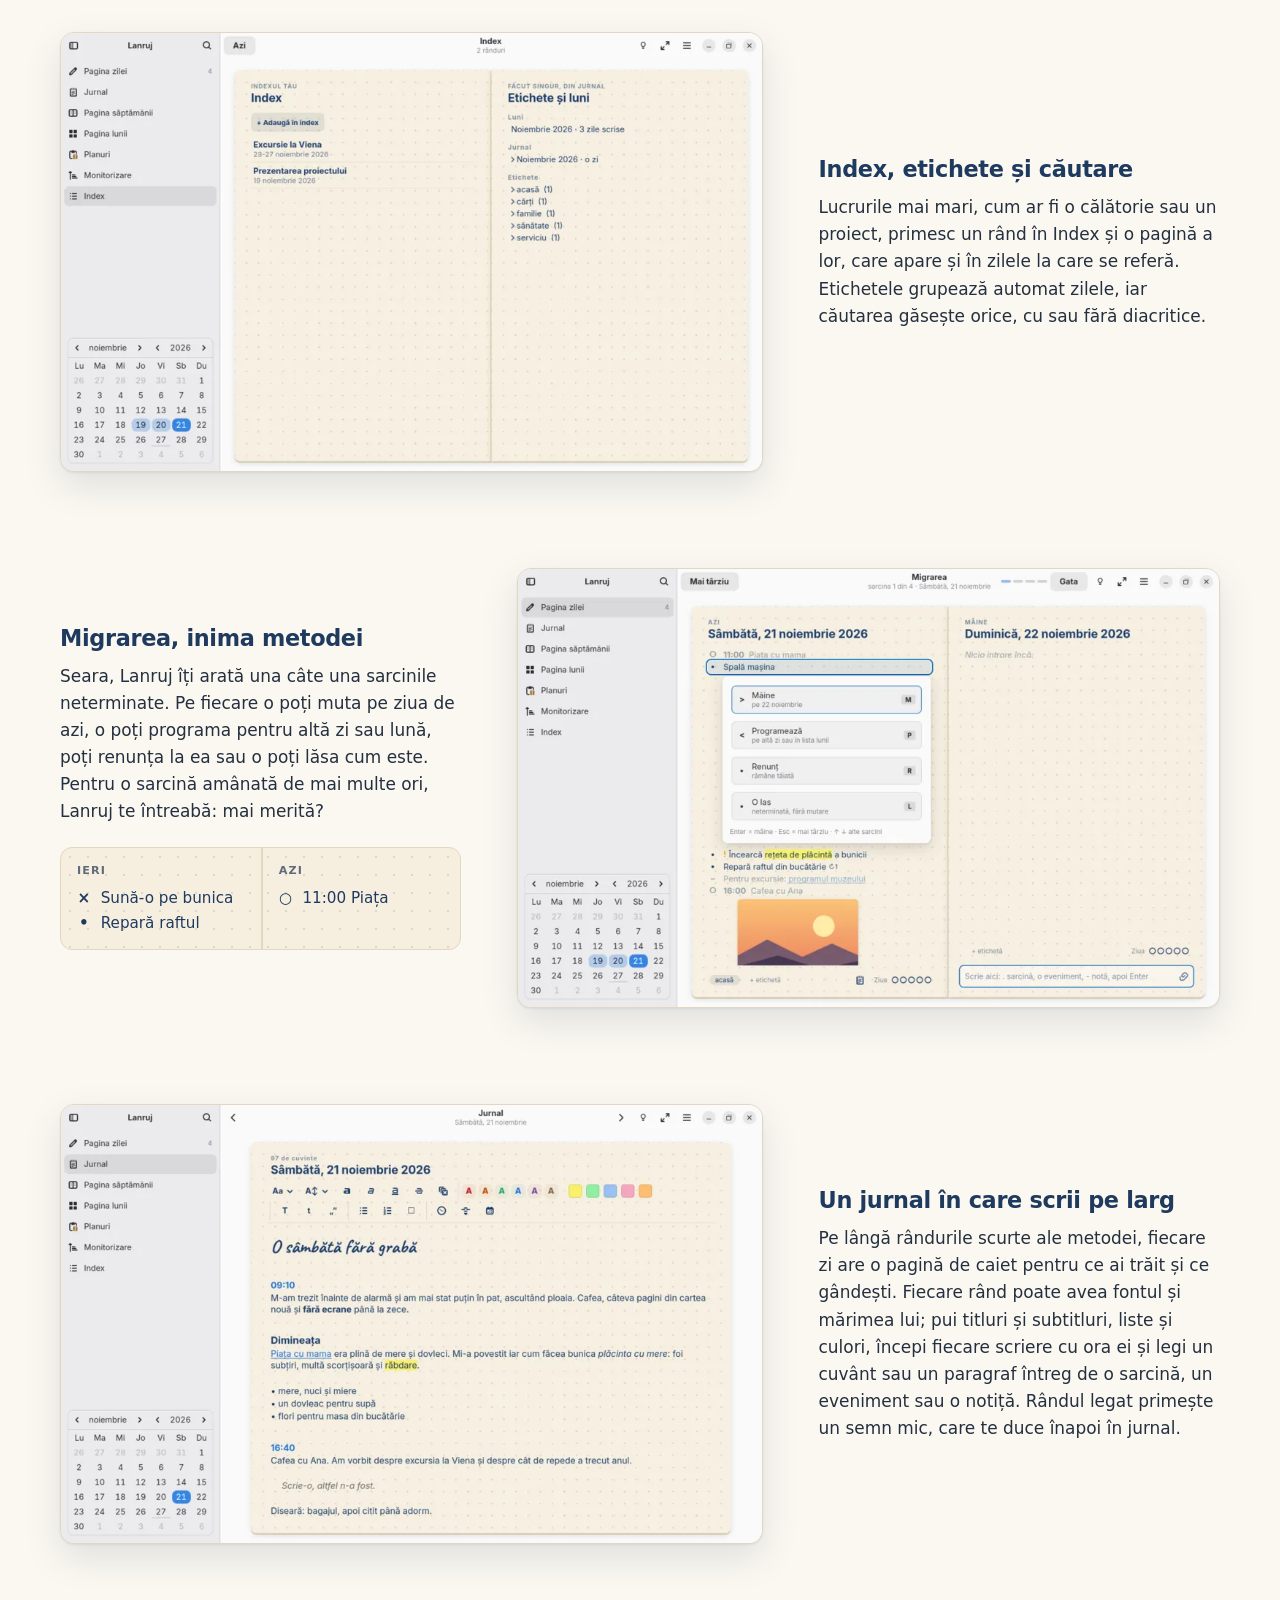
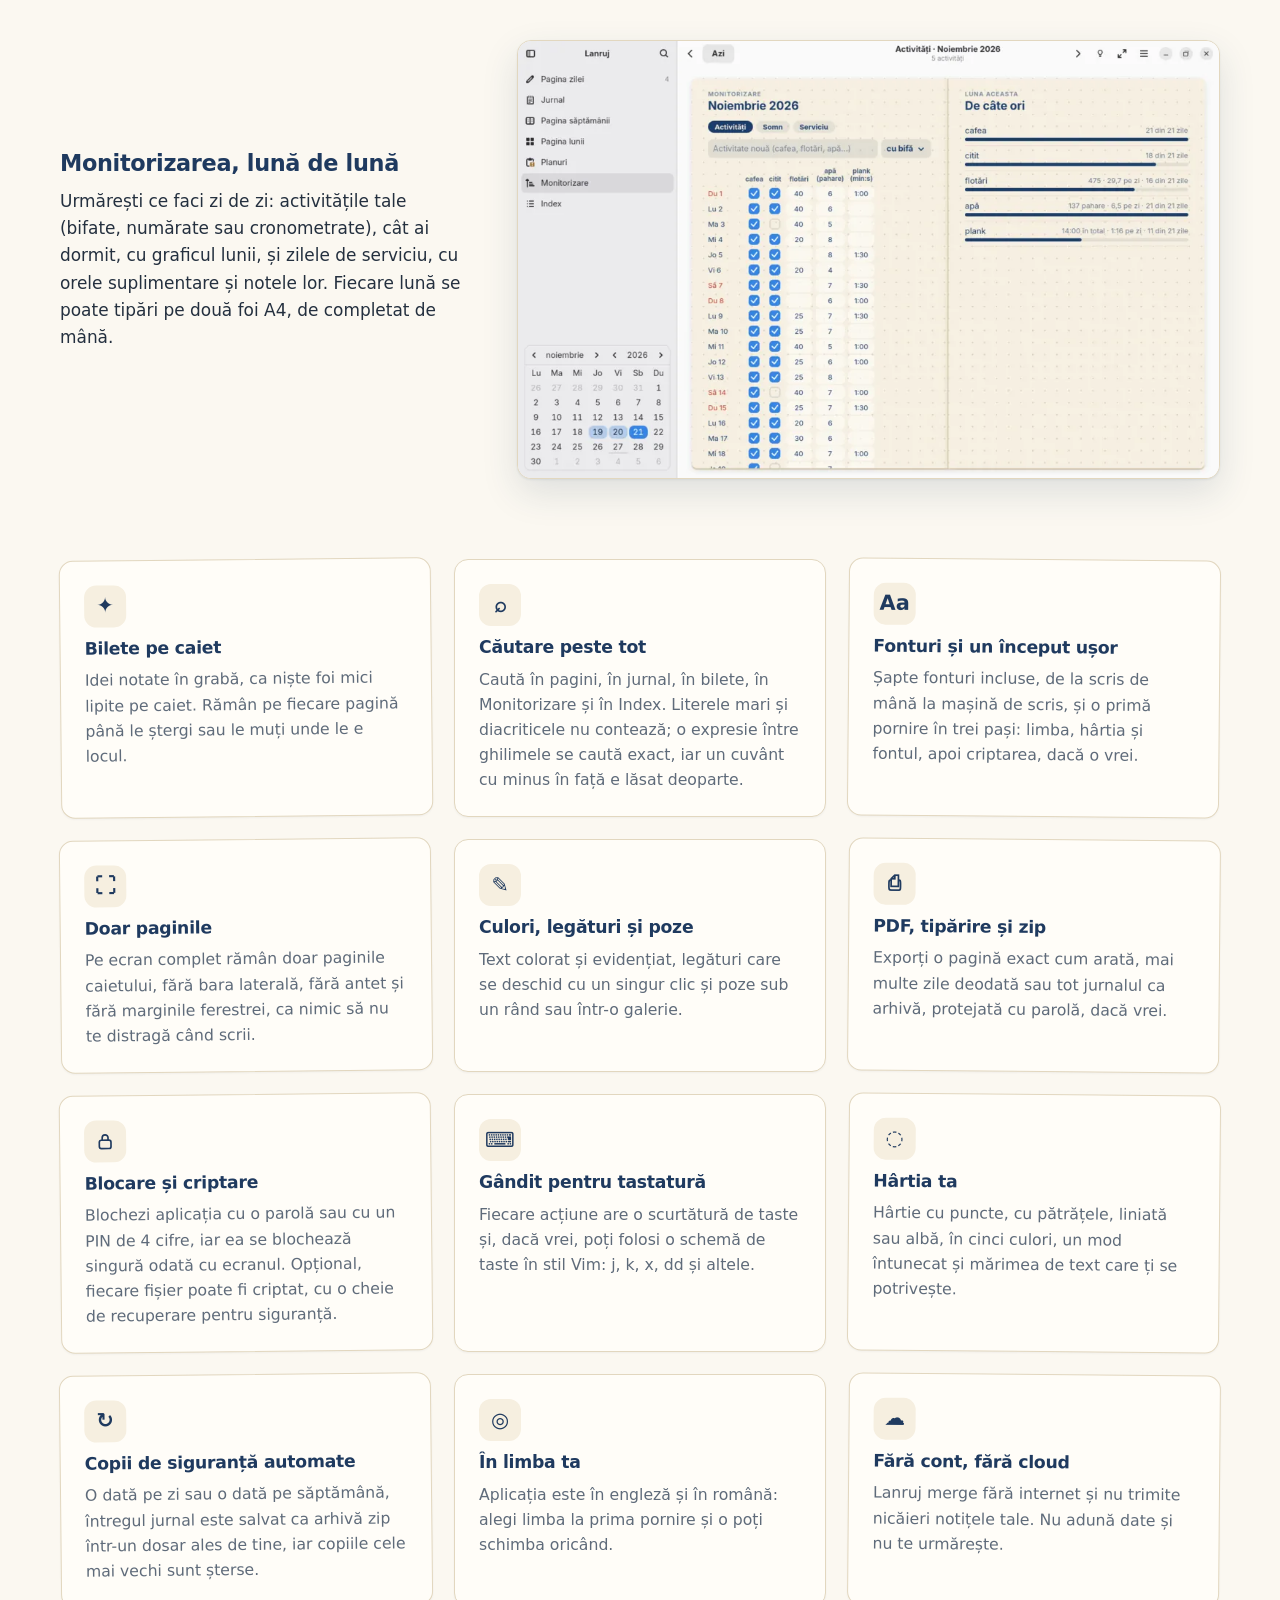
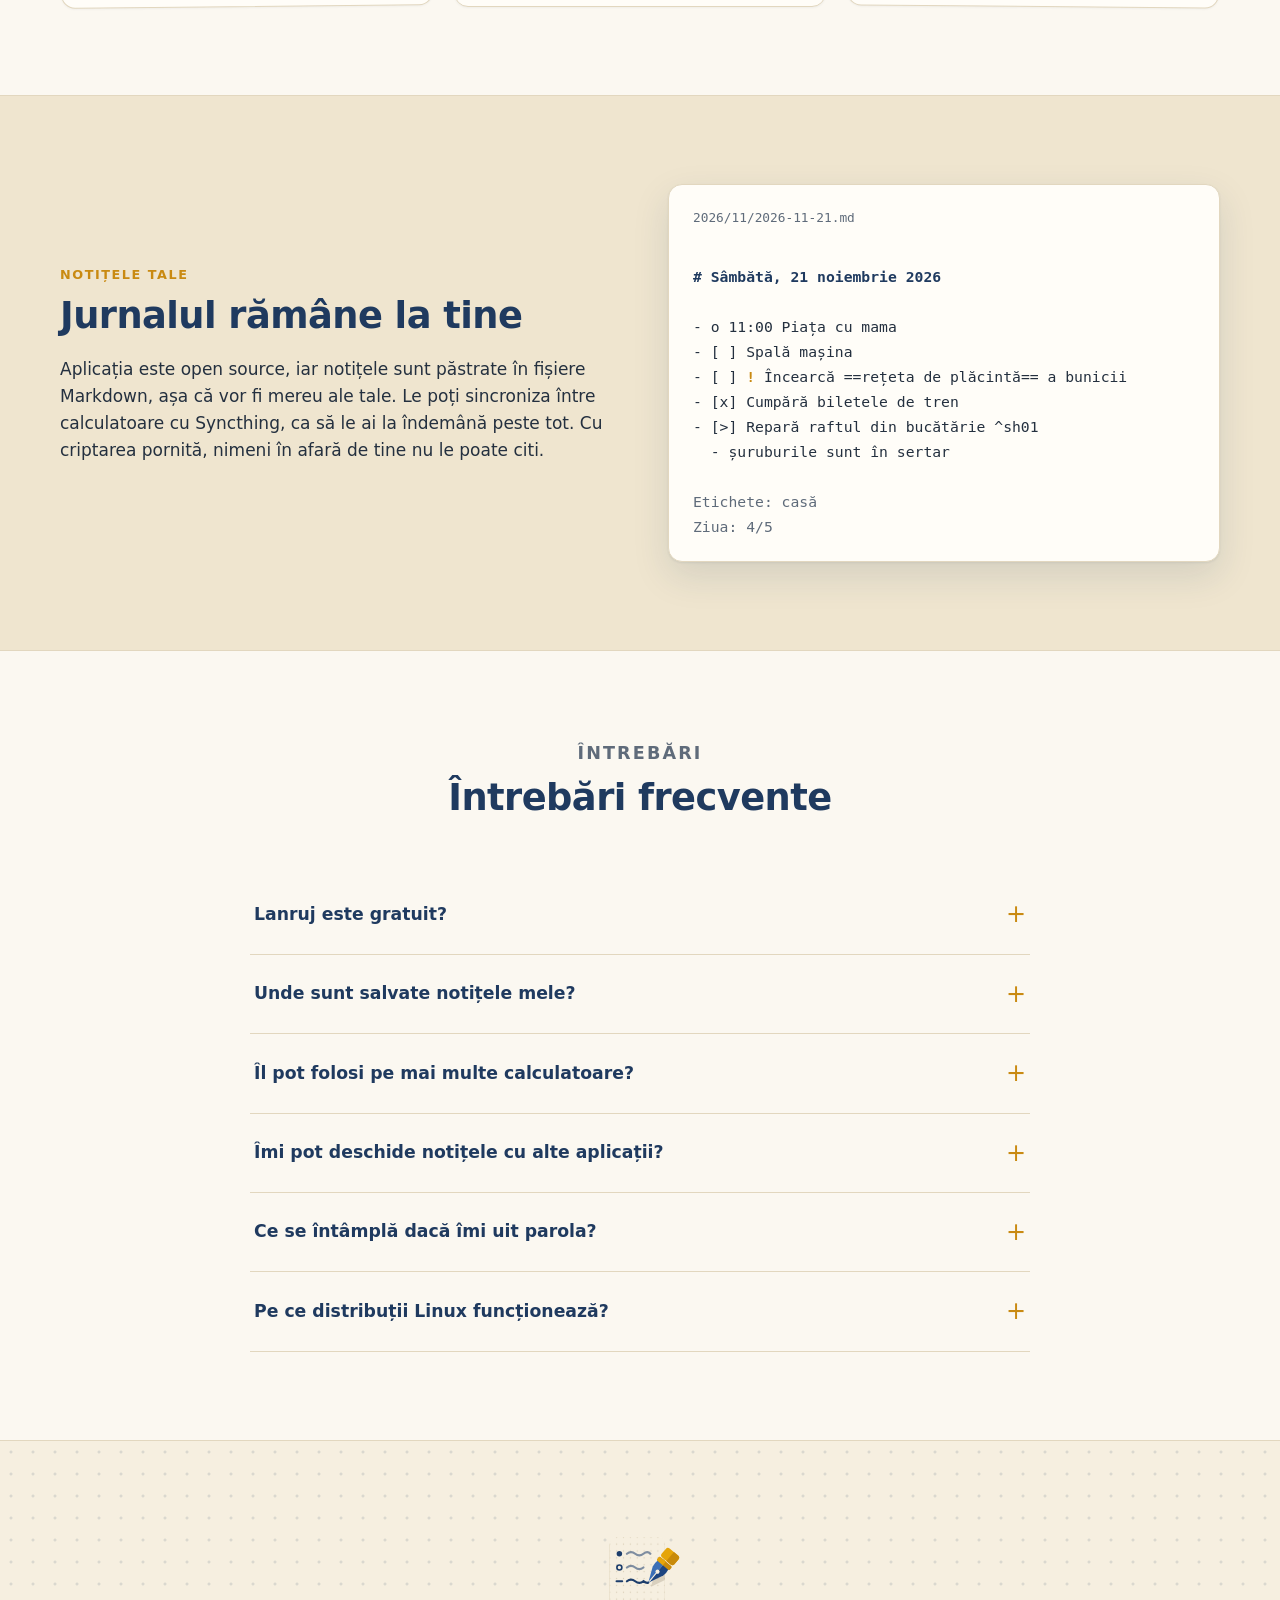
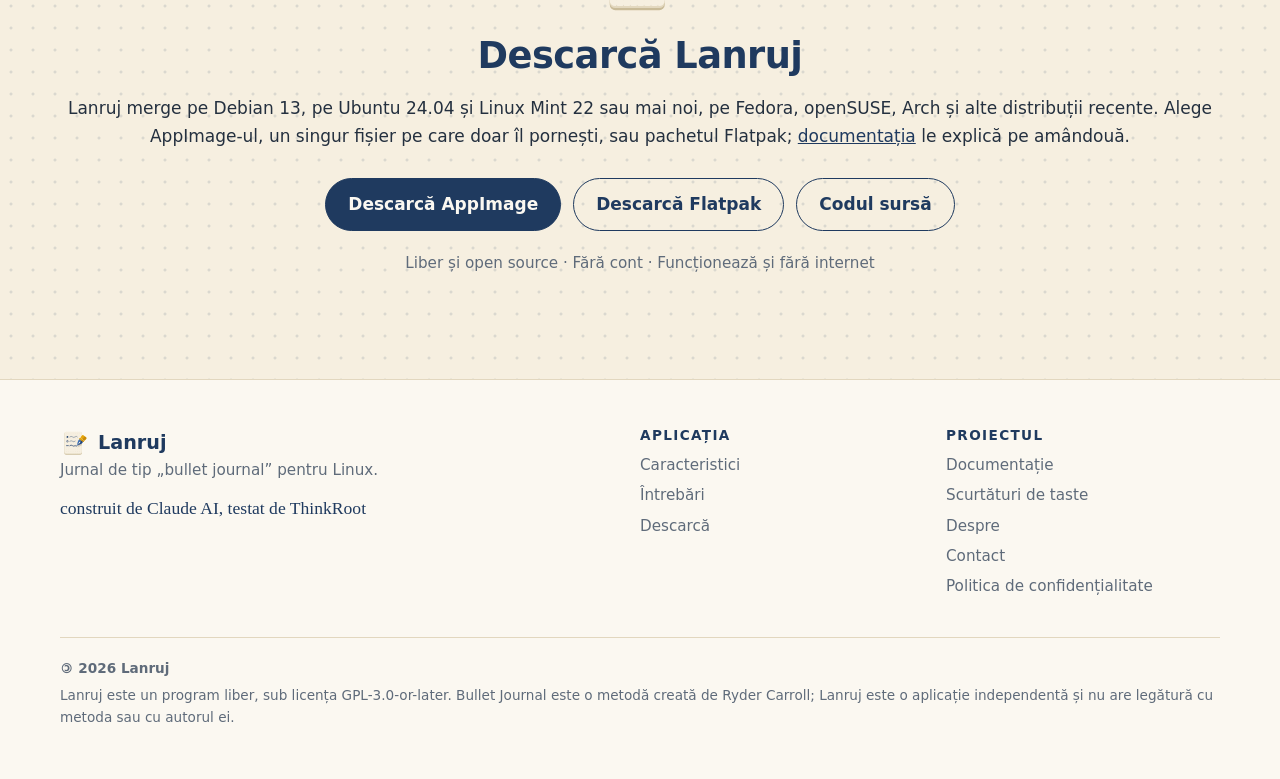
==== commit 6041ed17: "Pagina Scurtături de taste pe site, butonul de la Contact redenumit, README scurtat, tools/ doar loc" ====
--- a/lang/ro/index.html
+++ b/lang/ro/index.html
@@ -25,7 +25,7 @@
 <meta property="og:locale" content="ro_RO">
 <meta property="og:locale:alternate" content="en_US">
 <meta name="twitter:card" content="summary_large_image">
-<link rel="stylesheet" href="../../assets/css/style.css?v=95d9ef6038">
+<link rel="stylesheet" href="../../assets/css/style.css?v=8a0c17be99">
 <script src="../../assets/js/main.js?v=029f297b69" defer></script>
 <script type="application/ld+json">{"@context": "https://schema.org", "@type": "SoftwareApplication", "name": "Lanruj", "operatingSystem": "Linux", "applicationCategory": "ProductivityApplication", "description": "Lanruj este o aplicație open source de tip „bullet journal” pentru Linux, pentru notițe și pentru organizarea timpului și a rutinelor. Notițele rămân în fișiere Markdown pe calculatorul tău, cu criptare opțională.", "url": "https://lanruj.thinkopen.site/lang/ro/", "image": "https://lanruj.thinkopen.site/assets/img/og-ro.jpg", "license": "https://www.gnu.org/licenses/gpl-3.0.html", "isAccessibleForFree": true, "offers": {"@type": "Offer", "price": "0", "priceCurrency": "EUR"}, "inLanguage": ["en", "ro"]}</script>
 </head>
@@ -254,6 +254,7 @@
         <h4>Proiectul</h4>
         <ul>
           <li><a href="documentatie.html">Documentație</a></li>
+          <li><a href="scurtaturi-de-taste.html">Scurtături de taste</a></li>
           <li><a href="despre.html">Despre</a></li>
           <li><a href="contact.html">Contact</a></li>
           <li><a href="confidentialitate.html">Politica de confidențialitate</a></li>
--- a/assets/css/style.css
+++ b/assets/css/style.css
@@ -256,6 +256,12 @@
 .prose li { margin-bottom: 0.6em; }
 .prose code { background: var(--paper); border: 1px solid var(--line); border-radius: 6px; padding: 1px 6px; font-size: 0.92em; }
 .prose .checks { padding-left: 0; }
+.prose h3 { font-size: 1.15rem; margin-top: 1.4em; }
+.prose .table-wrap { overflow-x: auto; margin: 0.8em 0 1.4em; }
+.prose table { width: 100%; border-collapse: collapse; font-size: 0.95em; }
+.prose th, .prose td { text-align: left; vertical-align: top; padding: 0.55em 0.7em; border-bottom: 1px solid var(--line); }
+.prose th { font-weight: 600; }
+.prose td:first-child { white-space: nowrap; }
 .contact-cards { display: grid; grid-template-columns: repeat(2, minmax(0, 1fr)); gap: 20px; }
 .contact-card { background: var(--card); border: 1px solid var(--line); border-radius: var(--radius); padding: 24px; transition: transform 0.3s, box-shadow 0.3s; }
 .contact-card:nth-child(1) { transform: rotate(-0.5deg); }
@@ -295,3 +301,4 @@
 .lost h1 { font-size: clamp(1.8rem, 5vw, 2.6rem); margin: 18px 0 8px; }
 .lost p { color: var(--muted); }
 .lost .lost-ro { margin-top: 28px; font-size: 0.95rem; }
+@media (max-width: 600px) { .prose td:first-child { white-space: normal; } }
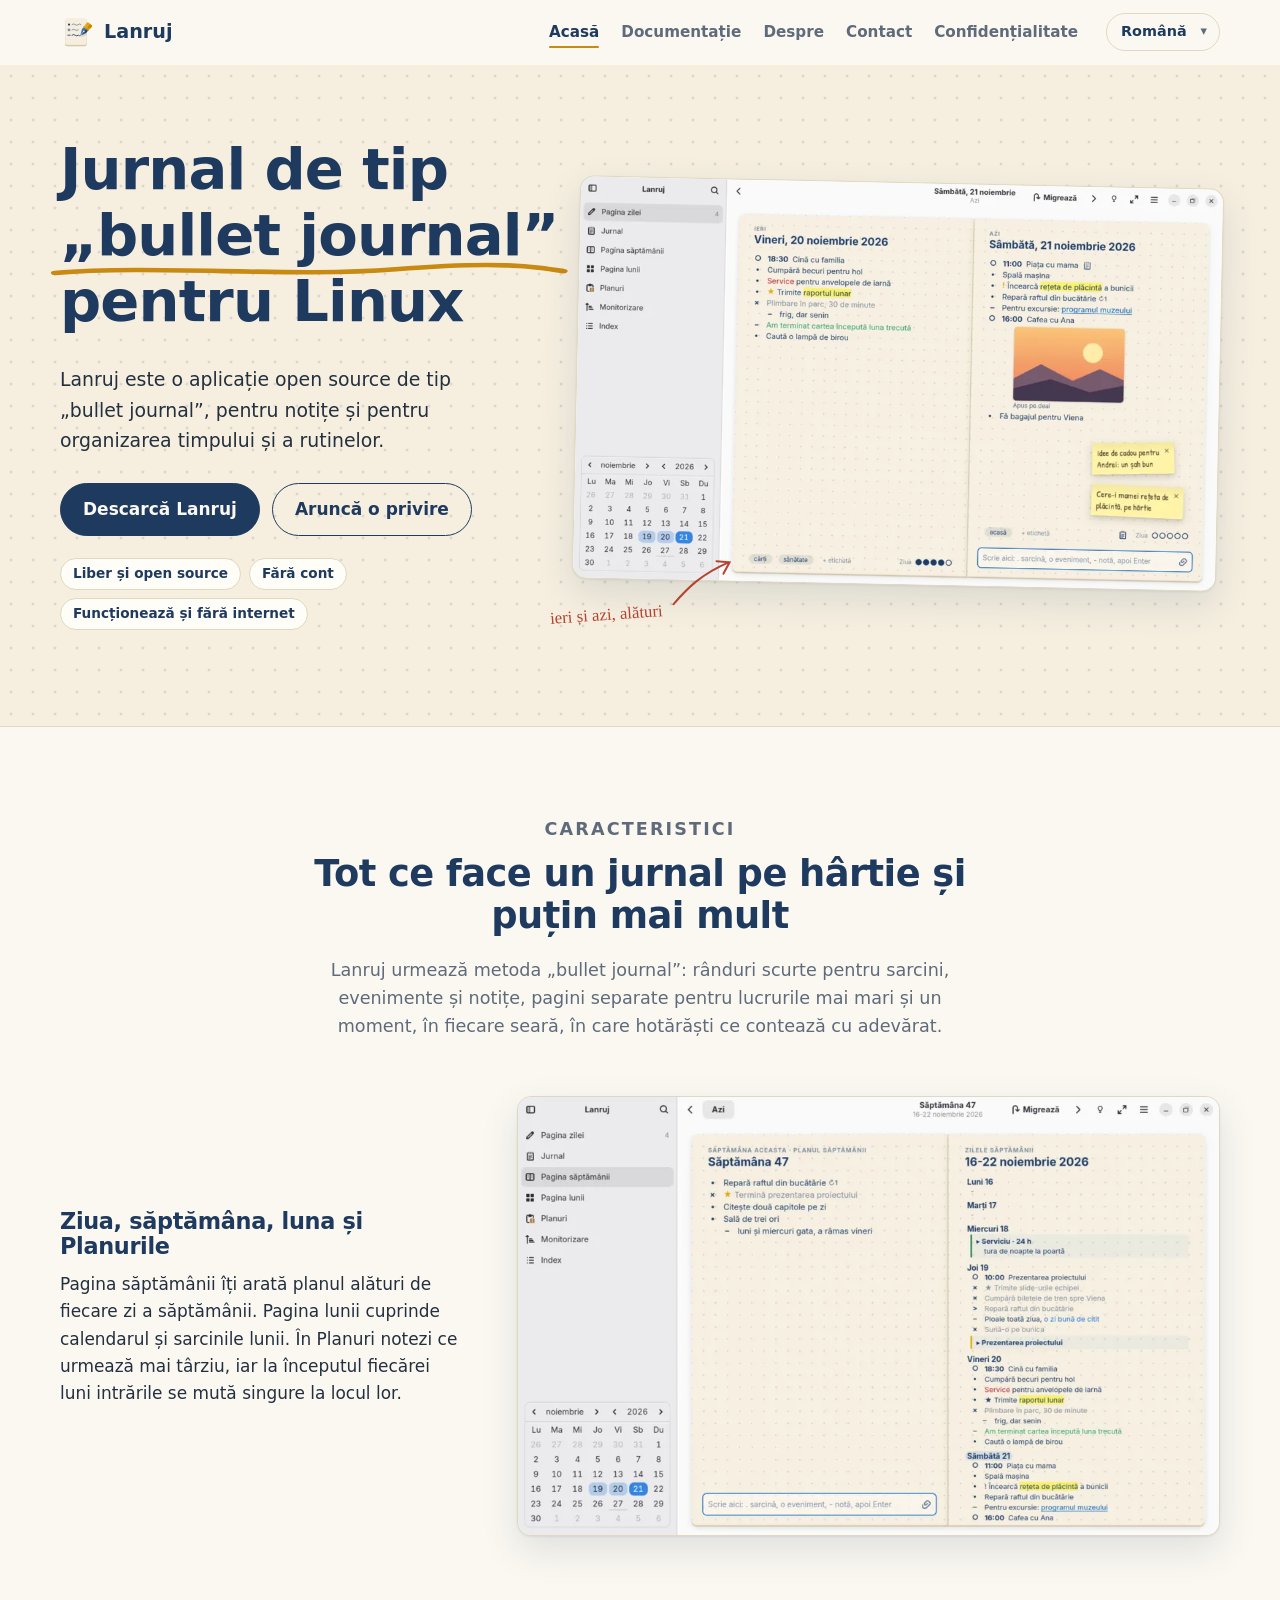
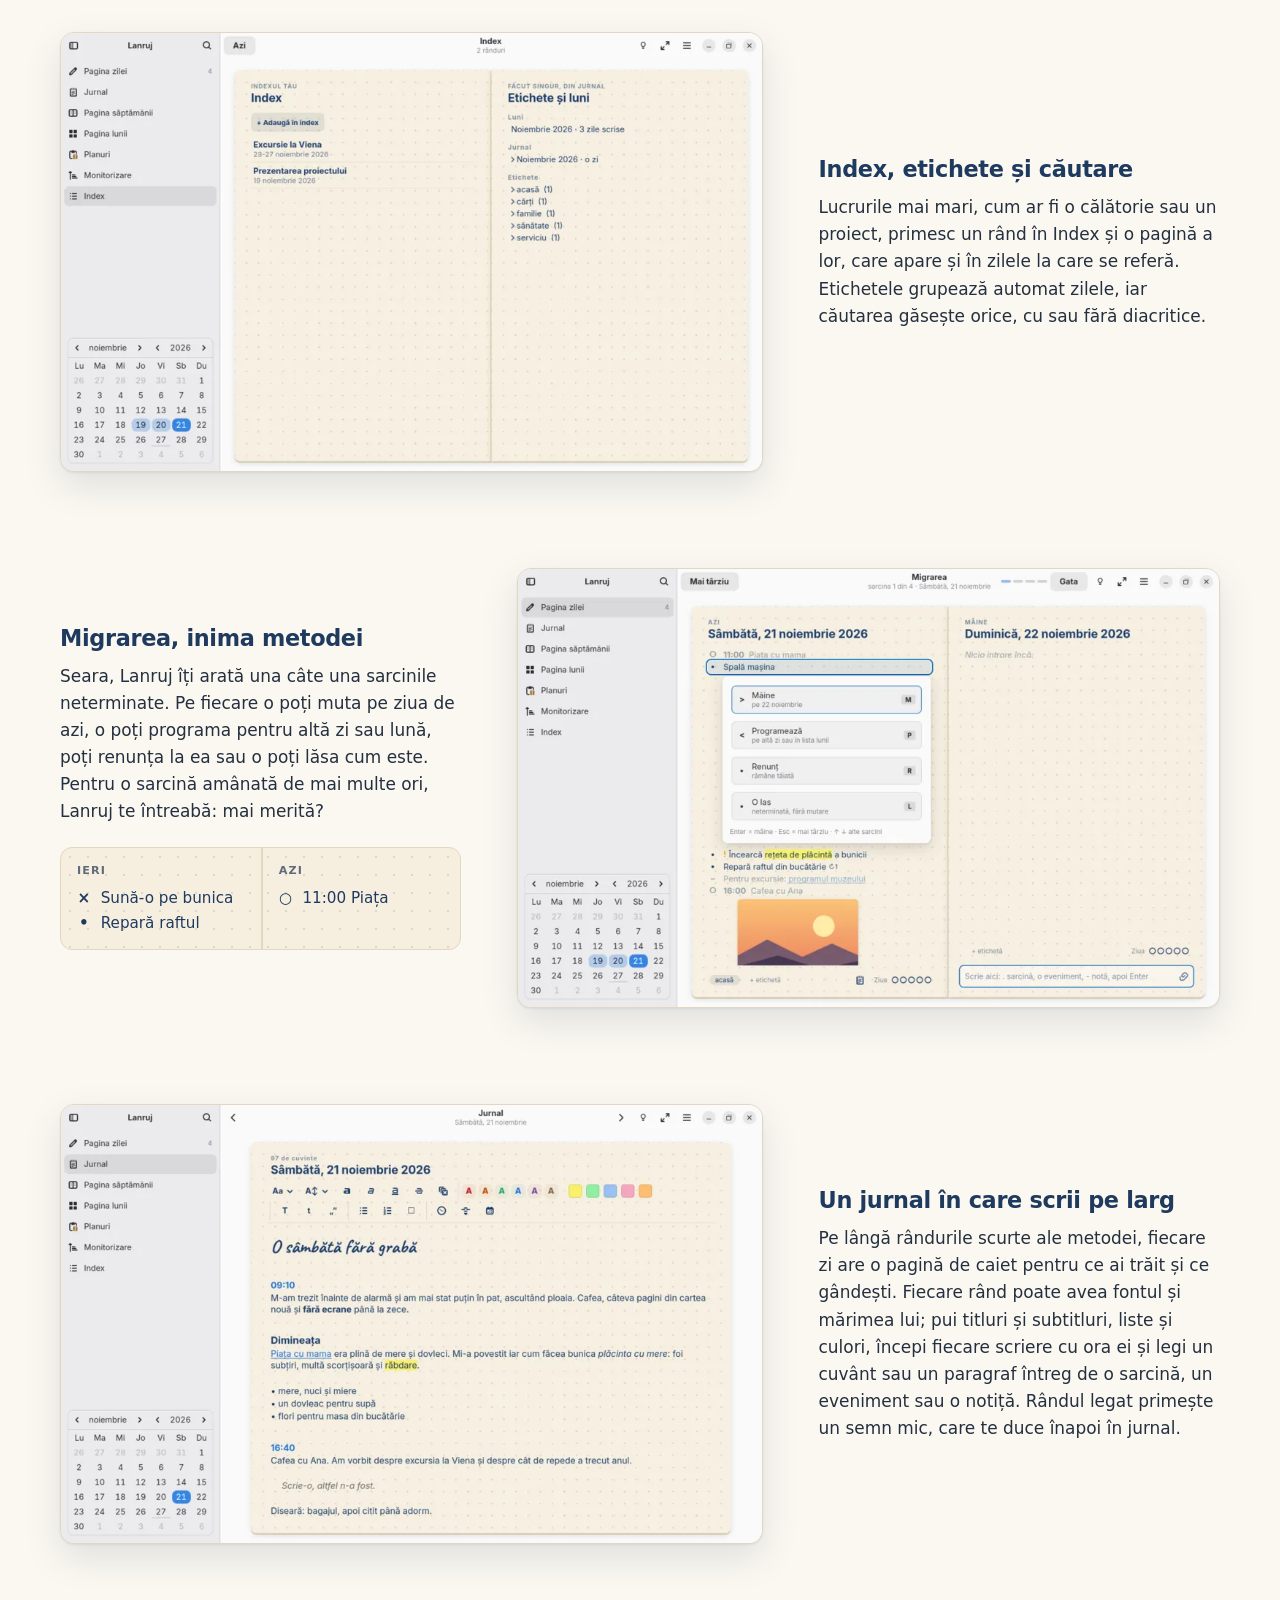
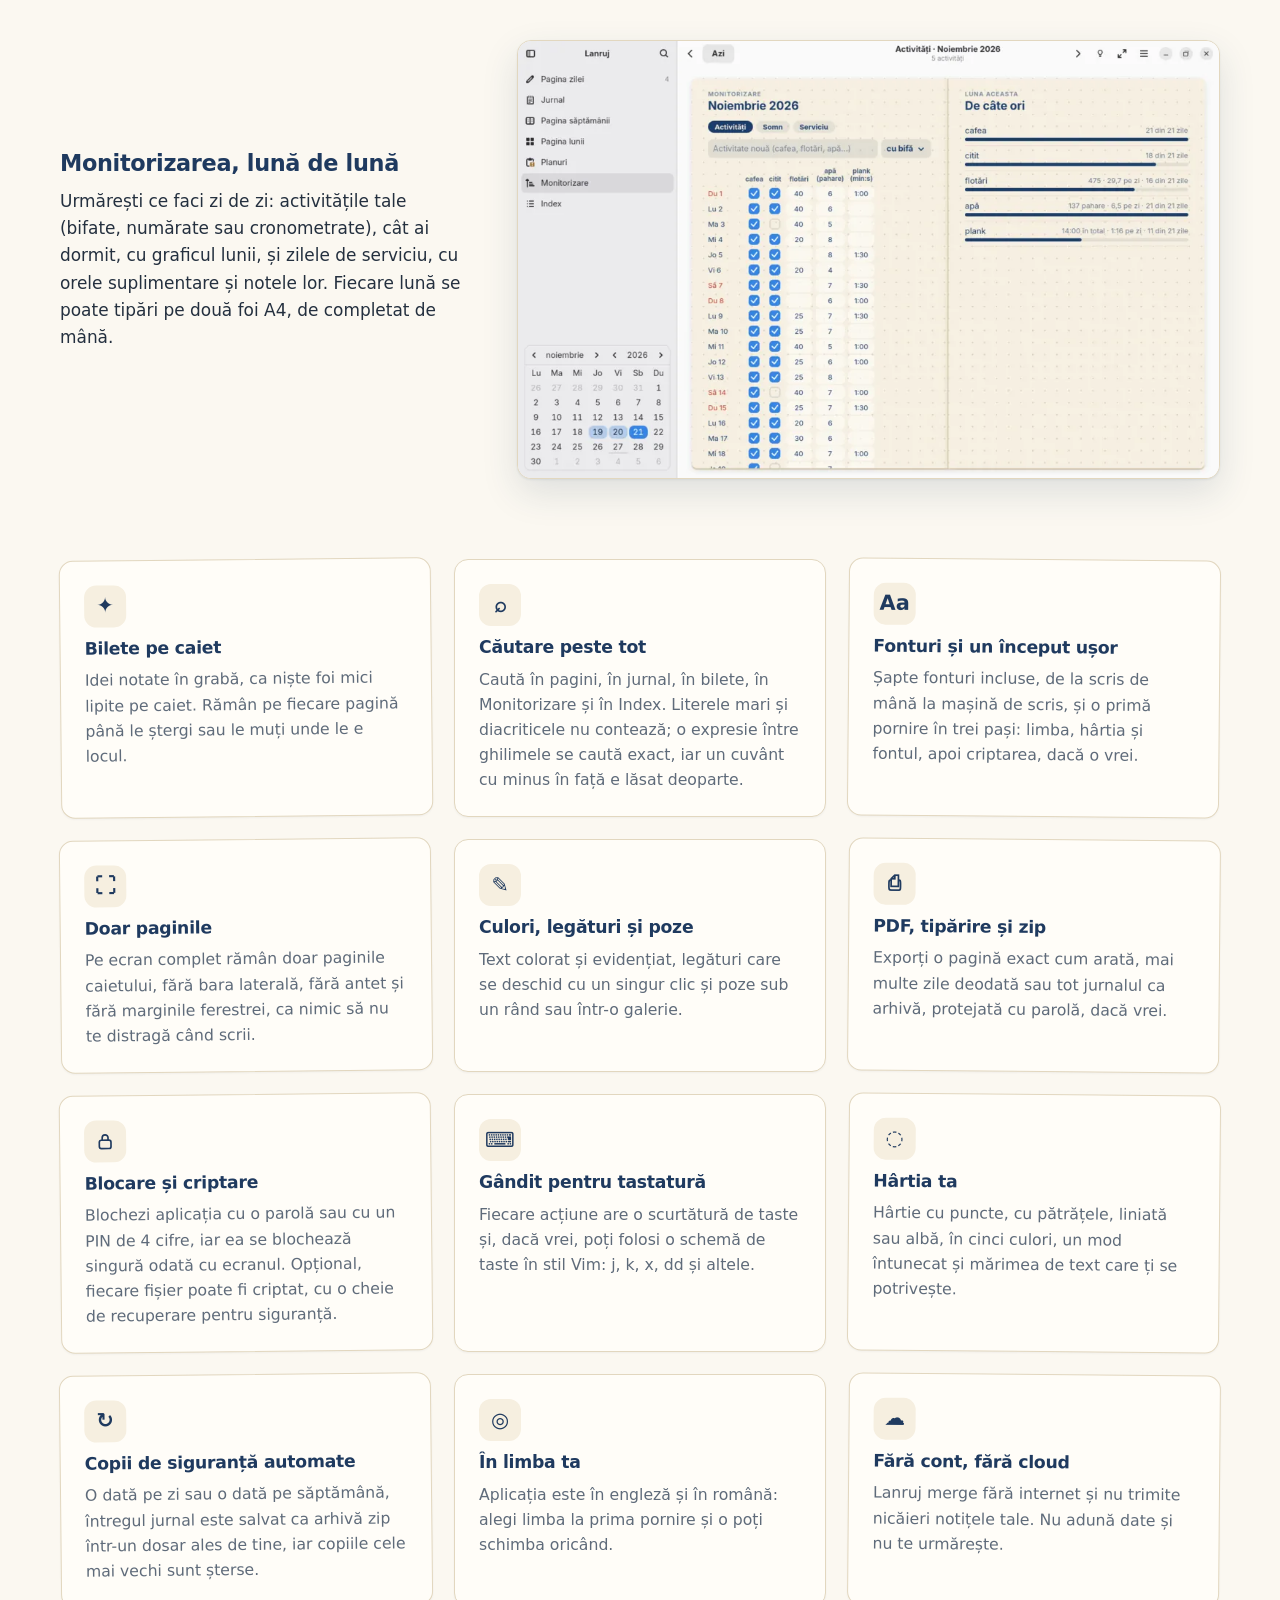
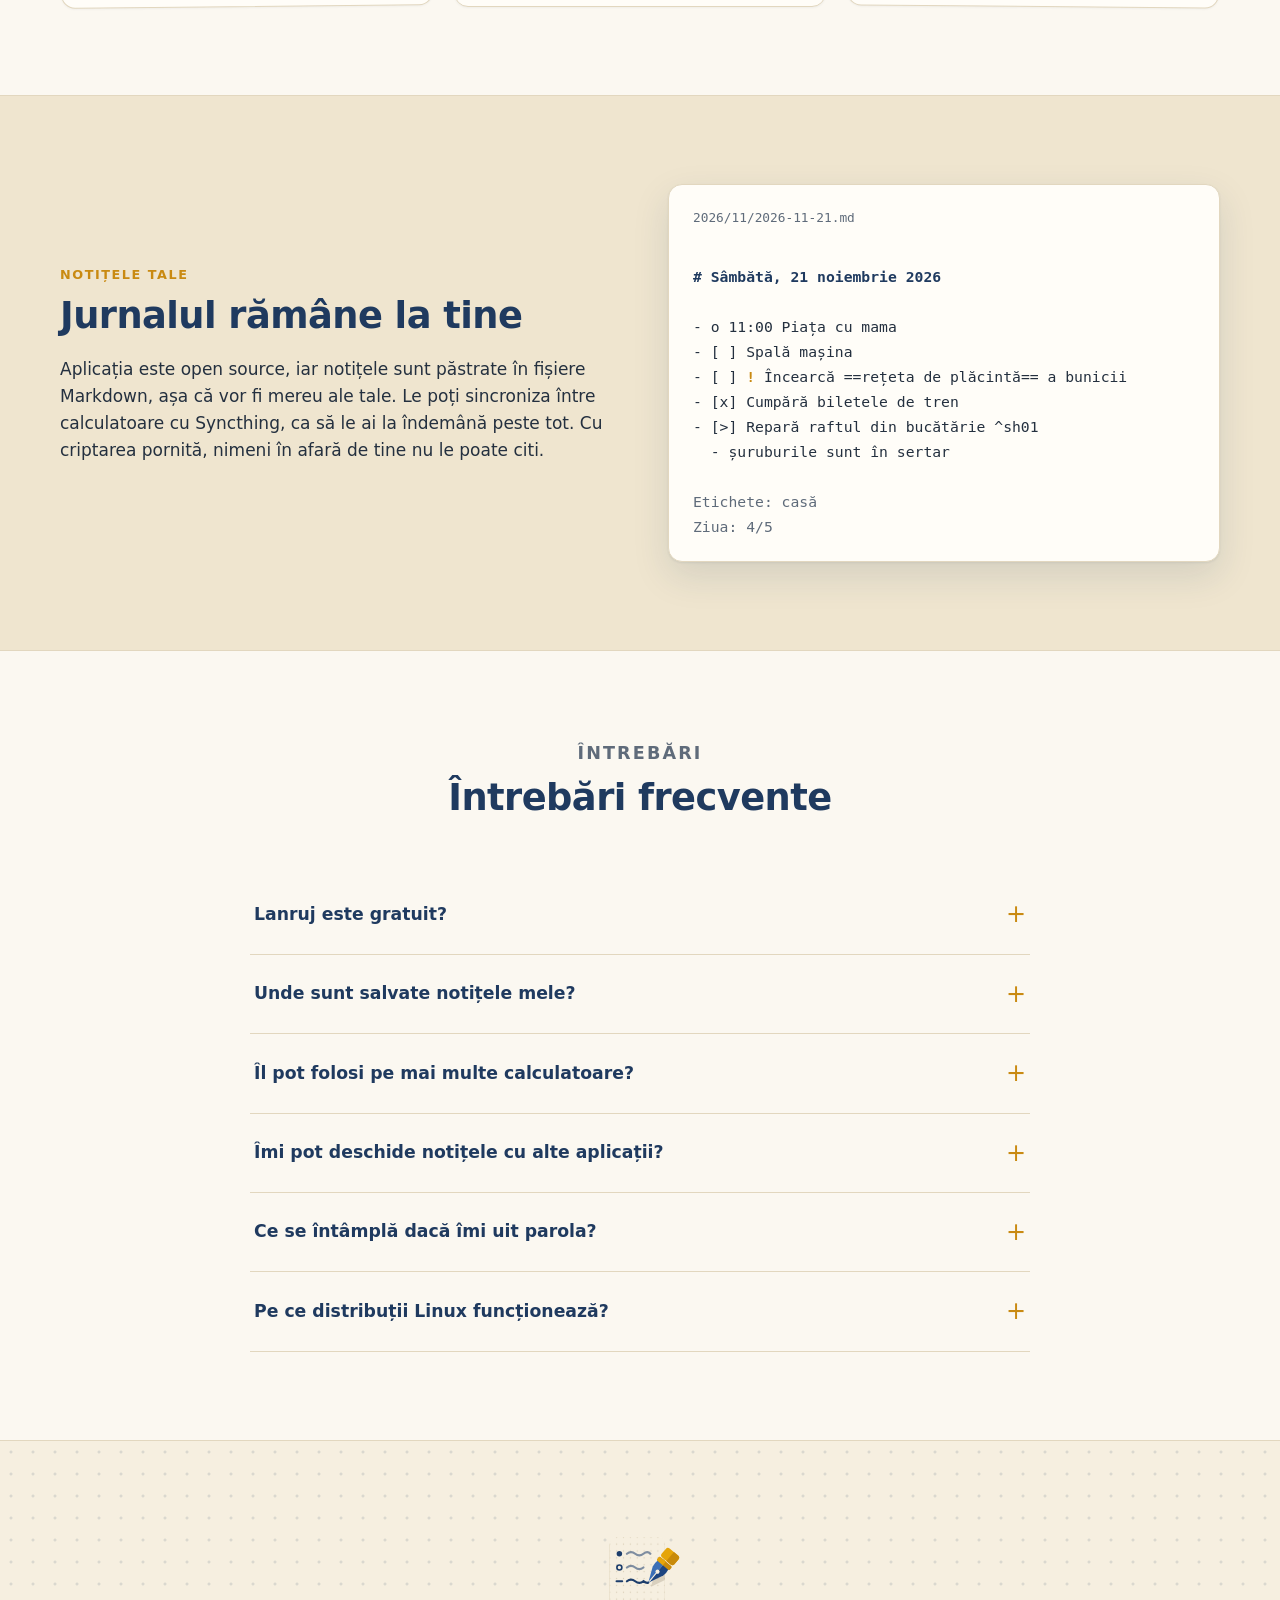
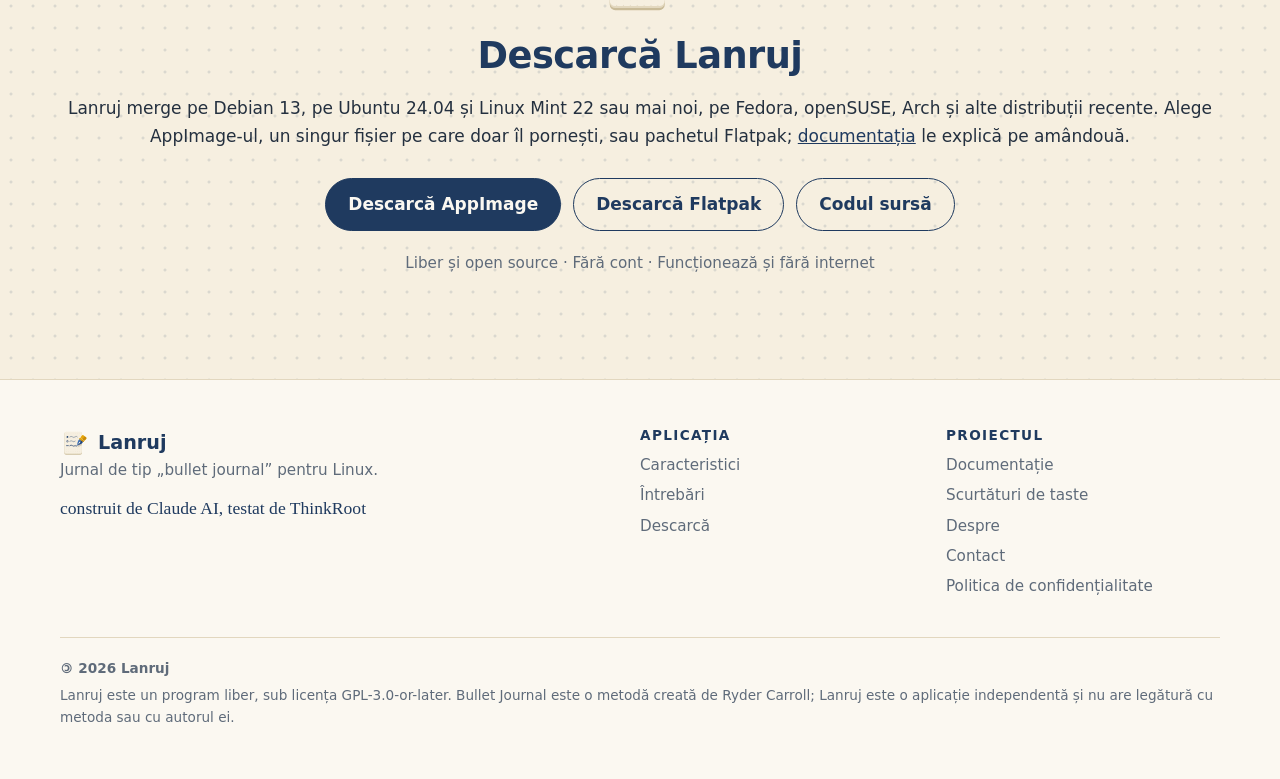
==== commit 916817b3: "Site-ul pe lanruj.thinkopen.ro, e-mailul lanruj@thinkopen.ro, descărcările la versiunea 0.4.3 Co-Aut" ====
--- a/lang/ro/index.html
+++ b/lang/ro/index.html
@@ -5,10 +5,10 @@
 <meta name="viewport" content="width=device-width, initial-scale=1">
 <title>Lanruj - aplicație de tip „bullet journal” pentru Linux</title>
 <meta name="description" content="Lanruj este o aplicație open source de tip „bullet journal” pentru Linux, pentru notițe și pentru organizarea timpului și a rutinelor. Notițele rămân în fișiere Markdown pe calculatorul tău, cu criptare opțională.">
-<link rel="canonical" href="https://lanruj.thinkopen.site/lang/ro/">
-<link rel="alternate" hreflang="en" href="https://lanruj.thinkopen.site/" data-rel="../../index.html">
-<link rel="alternate" hreflang="ro" href="https://lanruj.thinkopen.site/lang/ro/" data-rel="index.html">
-<link rel="alternate" hreflang="x-default" href="https://lanruj.thinkopen.site/">
+<link rel="canonical" href="https://lanruj.thinkopen.ro/lang/ro/">
+<link rel="alternate" hreflang="en" href="https://lanruj.thinkopen.ro/" data-rel="../../index.html">
+<link rel="alternate" hreflang="ro" href="https://lanruj.thinkopen.ro/lang/ro/" data-rel="index.html">
+<link rel="alternate" hreflang="x-default" href="https://lanruj.thinkopen.ro/">
 <meta name="theme-color" content="#fbf8f1" media="(prefers-color-scheme: light)">
 <meta name="theme-color" content="#16202c" media="(prefers-color-scheme: dark)">
 <meta name="color-scheme" content="light dark">
@@ -18,8 +18,8 @@
 <meta property="og:site_name" content="Lanruj">
 <meta property="og:title" content="Lanruj - aplicație de tip „bullet journal” pentru Linux">
 <meta property="og:description" content="Lanruj este o aplicație open source de tip „bullet journal” pentru Linux, pentru notițe și pentru organizarea timpului și a rutinelor. Notițele rămân în fișiere Markdown pe calculatorul tău, cu criptare opțională.">
-<meta property="og:url" content="https://lanruj.thinkopen.site/lang/ro/">
-<meta property="og:image" content="https://lanruj.thinkopen.site/assets/img/og-ro.jpg">
+<meta property="og:url" content="https://lanruj.thinkopen.ro/lang/ro/">
+<meta property="og:image" content="https://lanruj.thinkopen.ro/assets/img/og-ro.jpg">
 <meta property="og:image:width" content="1200">
 <meta property="og:image:height" content="630">
 <meta property="og:locale" content="ro_RO">
@@ -27,7 +27,7 @@
 <meta name="twitter:card" content="summary_large_image">
 <link rel="stylesheet" href="../../assets/css/style.css?v=8a0c17be99">
 <script src="../../assets/js/main.js?v=029f297b69" defer></script>
-<script type="application/ld+json">{"@context": "https://schema.org", "@type": "SoftwareApplication", "name": "Lanruj", "operatingSystem": "Linux", "applicationCategory": "ProductivityApplication", "description": "Lanruj este o aplicație open source de tip „bullet journal” pentru Linux, pentru notițe și pentru organizarea timpului și a rutinelor. Notițele rămân în fișiere Markdown pe calculatorul tău, cu criptare opțională.", "url": "https://lanruj.thinkopen.site/lang/ro/", "image": "https://lanruj.thinkopen.site/assets/img/og-ro.jpg", "license": "https://www.gnu.org/licenses/gpl-3.0.html", "isAccessibleForFree": true, "offers": {"@type": "Offer", "price": "0", "priceCurrency": "EUR"}, "inLanguage": ["en", "ro"]}</script>
+<script type="application/ld+json">{"@context": "https://schema.org", "@type": "SoftwareApplication", "name": "Lanruj", "operatingSystem": "Linux", "applicationCategory": "ProductivityApplication", "description": "Lanruj este o aplicație open source de tip „bullet journal” pentru Linux, pentru notițe și pentru organizarea timpului și a rutinelor. Notițele rămân în fișiere Markdown pe calculatorul tău, cu criptare opțională.", "url": "https://lanruj.thinkopen.ro/lang/ro/", "image": "https://lanruj.thinkopen.ro/assets/img/og-ro.jpg", "license": "https://www.gnu.org/licenses/gpl-3.0.html", "isAccessibleForFree": true, "offers": {"@type": "Offer", "price": "0", "priceCurrency": "EUR"}, "inLanguage": ["en", "ro"]}</script>
 </head>
 <body>
 <a class="skip" href="#main">Sari la conținut</a>
@@ -224,8 +224,8 @@
     <h2>Descarcă Lanruj</h2>
     <p>Lanruj merge pe Debian 13, pe Ubuntu 24.04 și Linux Mint 22 sau mai noi, pe Fedora, openSUSE, Arch și alte distribuții recente. Alege AppImage-ul, un singur fișier pe care doar îl pornești, sau pachetul Flatpak; <a href="documentatie.html#instalare">documentația</a> le explică pe amândouă.</p>
     <div class="actions">
-      <a class="button primary" href="https://github.com/ThinkRoot99/Lanruj/releases/download/v0.4.2/Lanruj-0.4.2-x86_64.AppImage">Descarcă AppImage</a>
-      <a class="button" href="https://github.com/ThinkRoot99/Lanruj/releases/download/v0.4.2/lanruj.flatpak">Descarcă Flatpak</a>
+      <a class="button primary" href="https://github.com/ThinkRoot99/Lanruj/releases/download/v0.4.3/Lanruj-0.4.3-x86_64.AppImage">Descarcă AppImage</a>
+      <a class="button" href="https://github.com/ThinkRoot99/Lanruj/releases/download/v0.4.3/lanruj.flatpak">Descarcă Flatpak</a>
       <a class="button" href="https://github.com/ThinkRoot99/Lanruj">Codul sursă</a>
     </div>
     <p class="trust">Liber și open source · Fără cont · Funcționează și fără internet</p>
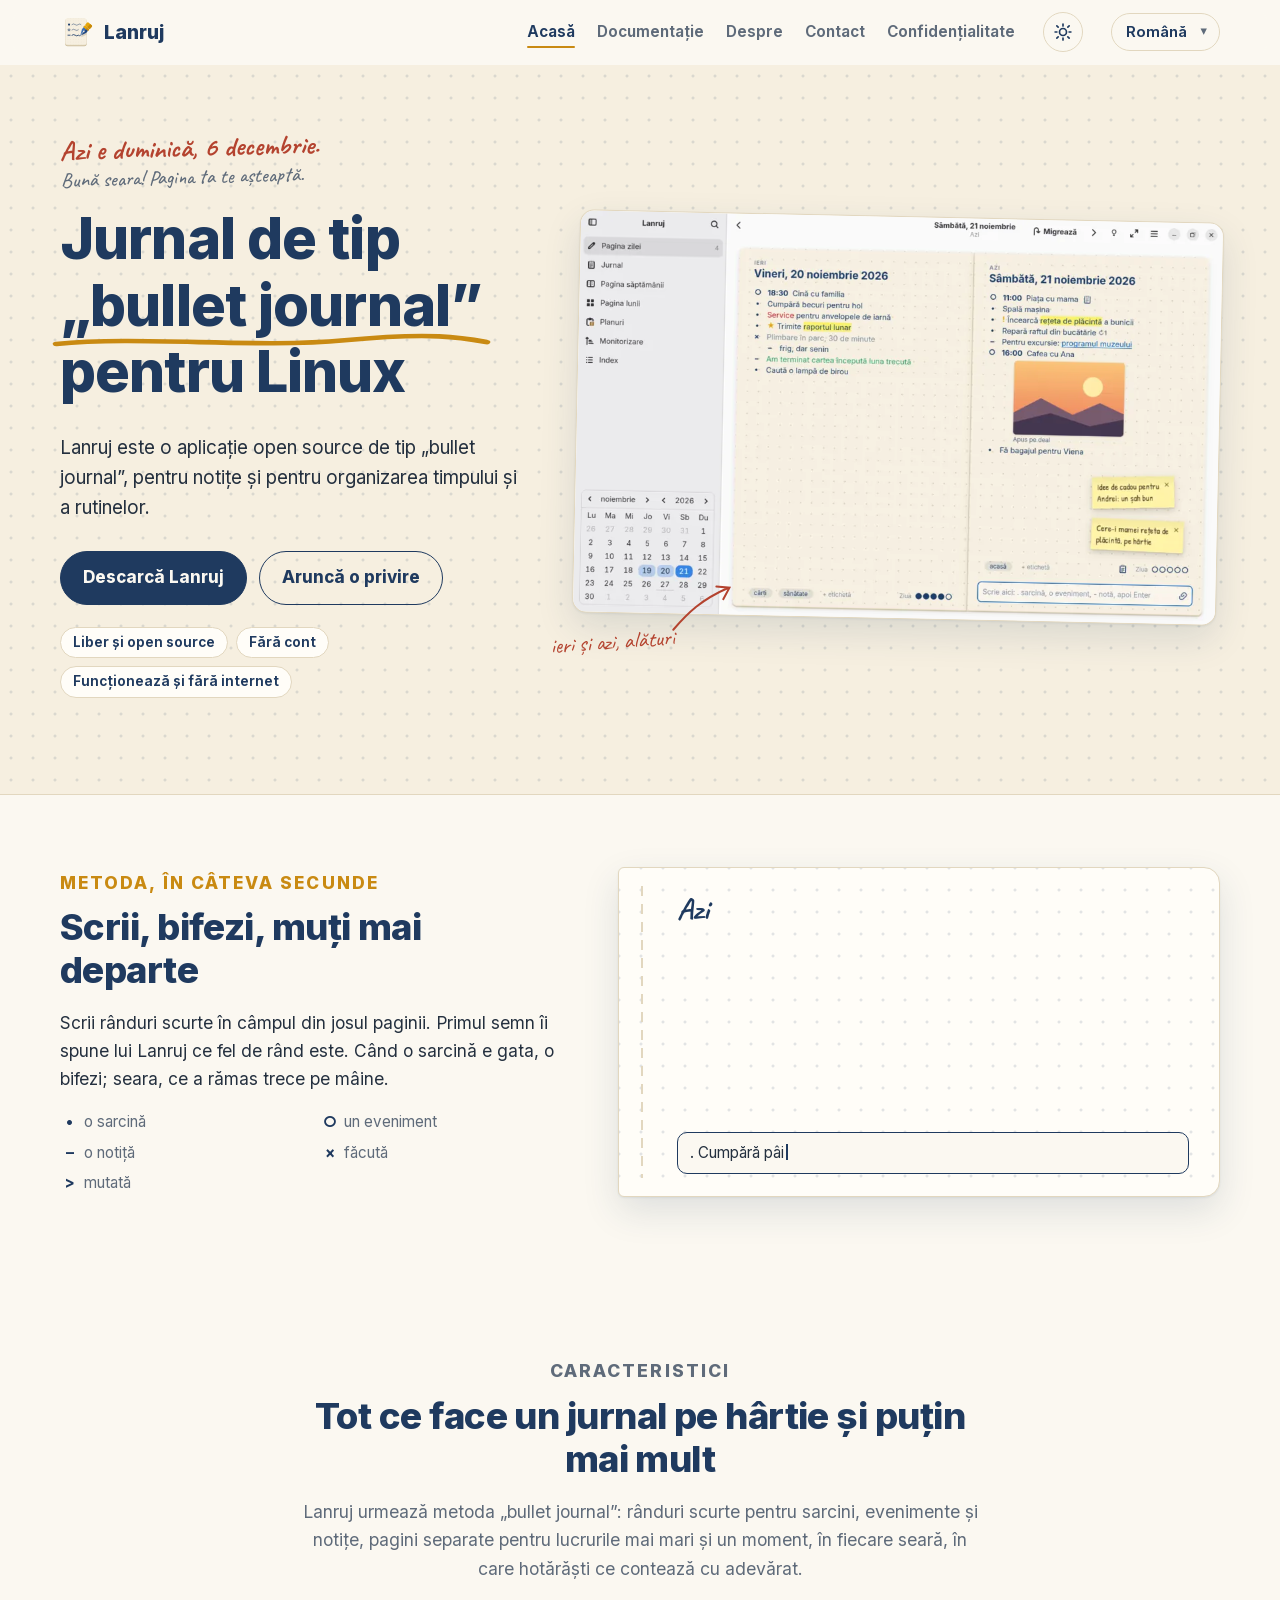
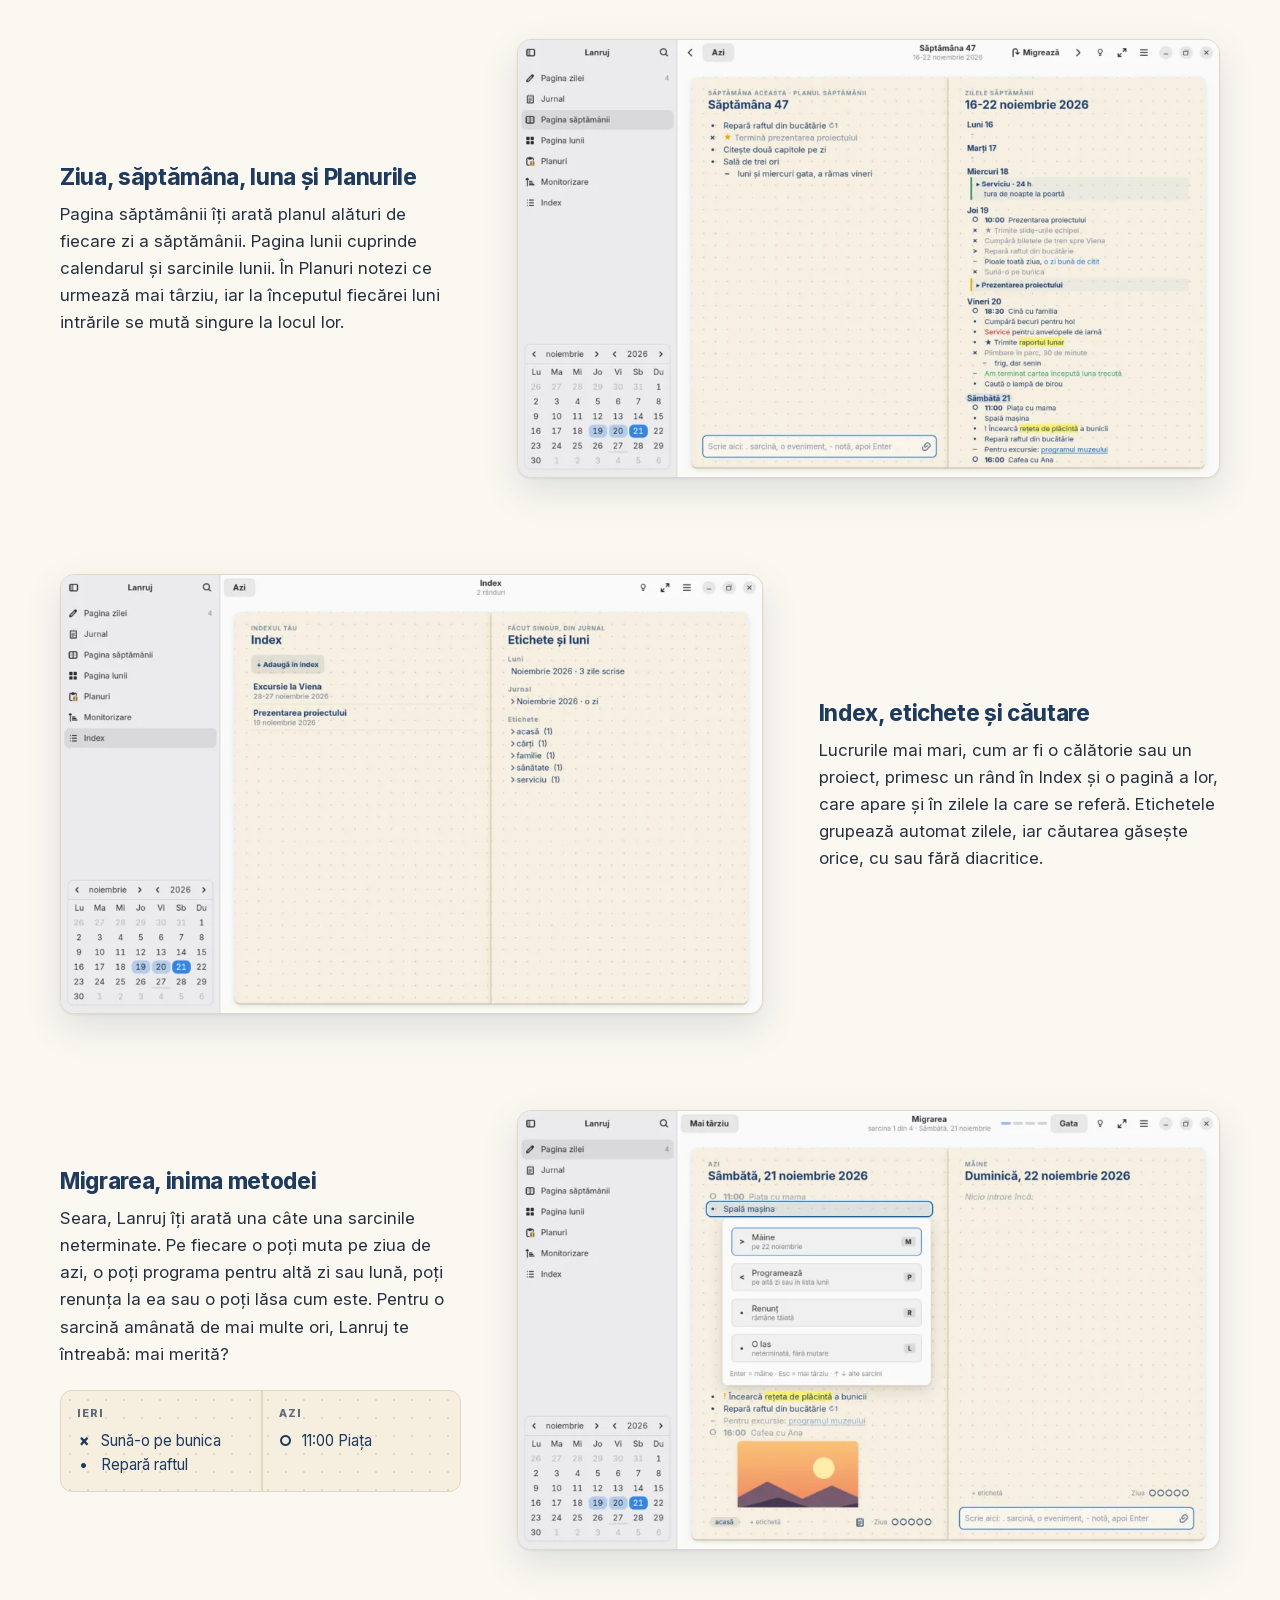
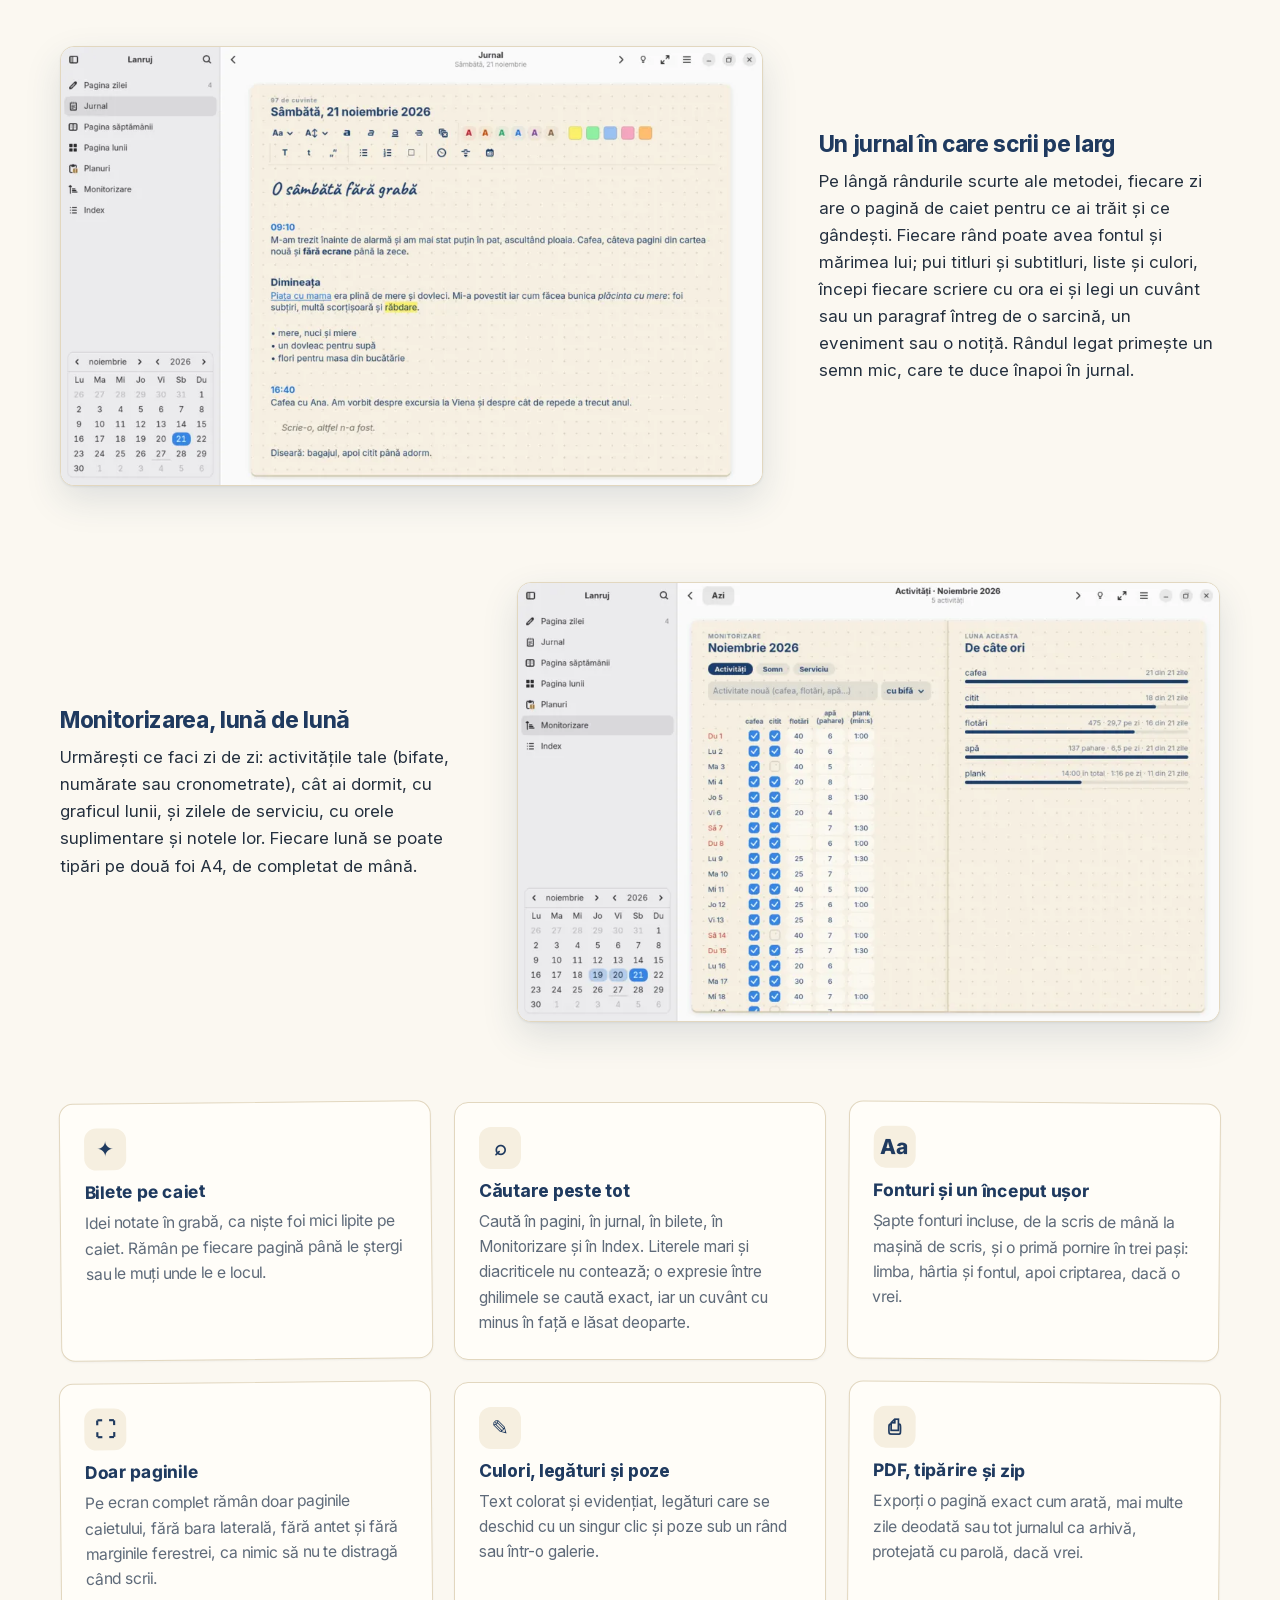
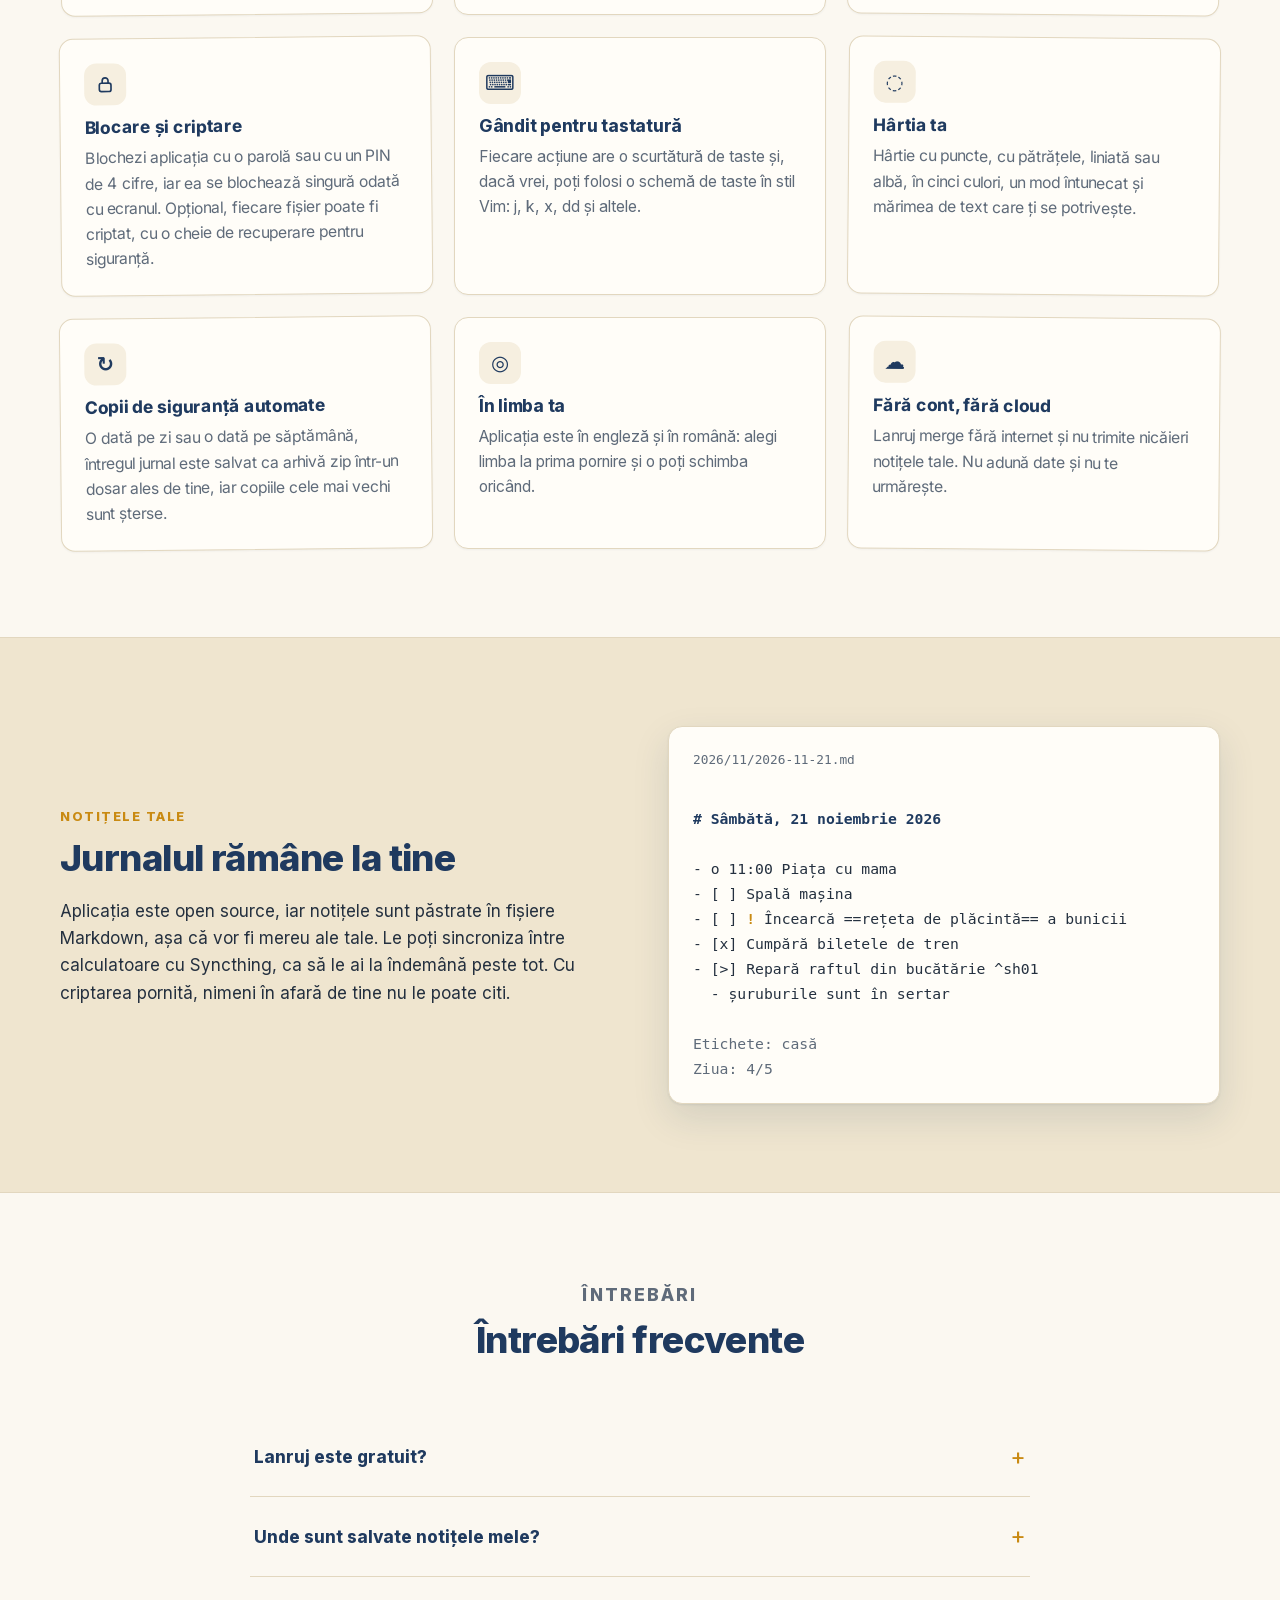
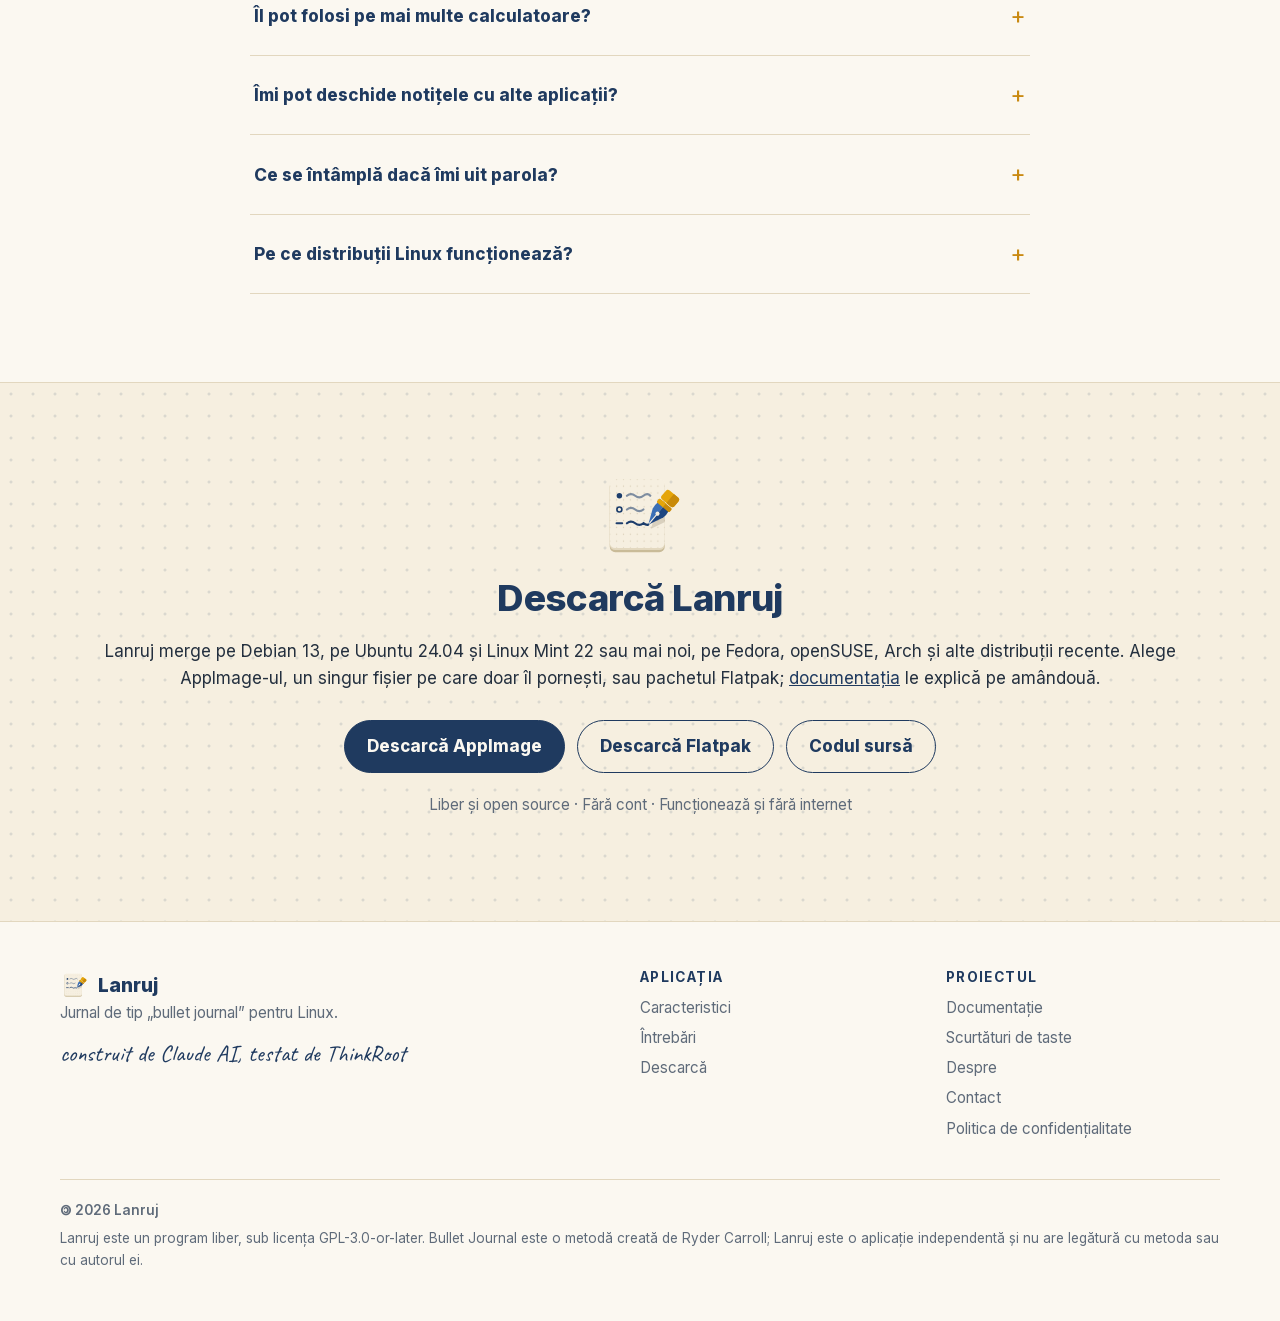
==== commit 924f6977: "Finisaje: fonturile aplicației (Inter, Caveat), zi/noapte după sistem și cu buton, data de azi scris" ====
--- a/lang/ro/index.html
+++ b/lang/ro/index.html
@@ -25,8 +25,11 @@
 <meta property="og:locale" content="ro_RO">
 <meta property="og:locale:alternate" content="en_US">
 <meta name="twitter:card" content="summary_large_image">
-<link rel="stylesheet" href="../../assets/css/style.css?v=8a0c17be99">
-<script src="../../assets/js/main.js?v=029f297b69" defer></script>
+<script>try{var t=localStorage.getItem("lanruj-tema");if(t==="dark"||t==="light")document.documentElement.setAttribute("data-theme",t)}catch(e){}</script>
+<link rel="preload" href="../../assets/fonts/inter.woff2" as="font" type="font/woff2" crossorigin>
+<link rel="preload" href="../../assets/fonts/caveat.woff2" as="font" type="font/woff2" crossorigin>
+<link rel="stylesheet" href="../../assets/css/style.css?v=f2a6ba61b7">
+<script src="../../assets/js/main.js?v=ff35dae9e3" defer></script>
 <script type="application/ld+json">{"@context": "https://schema.org", "@type": "SoftwareApplication", "name": "Lanruj", "operatingSystem": "Linux", "applicationCategory": "ProductivityApplication", "description": "Lanruj este o aplicație open source de tip „bullet journal” pentru Linux, pentru notițe și pentru organizarea timpului și a rutinelor. Notițele rămân în fișiere Markdown pe calculatorul tău, cu criptare opțională.", "url": "https://lanruj.thinkopen.ro/lang/ro/", "image": "https://lanruj.thinkopen.ro/assets/img/og-ro.jpg", "license": "https://www.gnu.org/licenses/gpl-3.0.html", "isAccessibleForFree": true, "offers": {"@type": "Offer", "price": "0", "priceCurrency": "EUR"}, "inLanguage": ["en", "ro"]}</script>
 </head>
 <body>
@@ -42,6 +45,7 @@
       <a href="contact.html">Contact</a>
       <a href="confidentialitate.html">Confidențialitate</a>
     </nav>
+    <button class="theme" type="button" aria-label="Zi sau noapte"><svg class="sun" viewBox="0 0 24 24" fill="none" stroke="currentColor" stroke-width="2" stroke-linecap="round" aria-hidden="true"><circle cx="12" cy="12" r="4.2"/><path d="M12 2.5v2.2M12 19.3v2.2M4.6 4.6l1.6 1.6M17.8 17.8l1.6 1.6M2.5 12h2.2M19.3 12h2.2M4.6 19.4l1.6-1.6M17.8 6.2l1.6-1.6"/></svg><svg class="moon" viewBox="0 0 24 24" fill="none" stroke="currentColor" stroke-width="2" stroke-linejoin="round" aria-hidden="true"><path d="M20 14.5A8 8 0 0 1 9.5 4a8 8 0 1 0 10.5 10.5z"/></svg></button>
     <label class="lang-pick">
       <select id="lang" aria-label="Limba">
         <option value="en">English</option>
@@ -56,6 +60,7 @@
 <section class="hero">
   <div class="wrap">
     <div class="reveal">
+      <p class="today"></p>
       <h1>Jurnal de tip <span class="ink">„bullet journal”<svg viewBox="0 0 300 20" preserveAspectRatio="none" aria-hidden="true"><path d="M3 13 C 60 4, 140 18, 200 9 S 280 6, 297 11"/></svg></span> pentru Linux</h1>
       <p class="lead">Lanruj este o aplicație open source de tip „bullet journal”, pentru notițe și pentru organizarea timpului și a rutinelor.</p>
       <div class="actions">
@@ -76,6 +81,28 @@
         </picture>
       </figure>
       <p class="note" aria-hidden="true">ieri și azi, alături<svg viewBox="0 0 70 50"><path d="M4 46 C 20 30, 34 18, 62 8 M50 6 L63 8 L56 19"/></svg></p>
+    </div>
+  </div>
+</section>
+
+<section class="demo" aria-labelledby="demo-title">
+  <div class="wrap">
+    <div class="demo-text reveal">
+      <p class="eyebrow">Metoda, în câteva secunde</p>
+      <h2 id="demo-title">Scrii, bifezi, muți mai departe</h2>
+      <p>Scrii rânduri scurte în câmpul din josul paginii. Primul semn îi spune lui Lanruj ce fel de rând este. Când o sarcină e gata, o bifezi; seara, ce a rămas trece pe mâine.</p>
+      <ul class="legend">
+        <li><b>•</b> o sarcină</li>
+        <li><b>○</b> un eveniment</li>
+        <li><b>–</b> o notiță</li>
+        <li><b>×</b> făcută</li>
+        <li><b>&gt;</b> mutată</li>
+      </ul>
+    </div>
+    <div class="notebook reveal" role="img" aria-label="O pagină de caiet animată: se scriu sarcini, un eveniment și o notiță, o sarcină e bifată, iar alta trece pe mâine">
+      <h3>Azi</h3>
+      <ol></ol>
+      <div class="field">Scrie aici: . sarcină, o eveniment, - notiță</div>
     </div>
   </div>
 </section>
--- a/assets/css/style.css
+++ b/assets/css/style.css
@@ -1,4 +1,9 @@
 /* Lanruj - site. Culorile vin din iconiță: cerneală, hârtie, ocru. */
+
+/* Fonturile aplicației (SIL Open Font License 1.1, licențele în assets/fonts), reduse la literele folosite. */
+@font-face { font-family: "Inter"; src: url("../fonts/inter.woff2") format("woff2"); font-weight: 400 800; font-display: swap; }
+@font-face { font-family: "Caveat"; src: url("../fonts/caveat.woff2") format("woff2"); font-weight: 400 700; font-display: swap; }
+
 :root {
   --ink: #1f3a5f;
   --ink-2: #33557f;
@@ -14,10 +19,12 @@
   --card: #fffdf8;
   --shadow: 0 1px 2px rgba(31, 58, 95, 0.08), 0 14px 36px rgba(31, 58, 95, 0.13);
   --radius: 14px;
-  --hand: "Segoe Print", "Comic Neue", "Bradley Hand", "Noteworthy", "Chalkboard SE", cursive;
+  --hand: "Caveat", "Segoe Print", "Bradley Hand", cursive;
+  --sans: "Inter", system-ui, -apple-system, "Segoe UI", Cantarell, "Noto Sans", sans-serif;
+  color-scheme: light;
 }
 @media (prefers-color-scheme: dark) {
-  :root {
+  :root:not([data-theme="light"]) {
     --ink: #b8cdea;
     --ink-2: #9fb6d6;
     --paper: #2a2620;
@@ -31,7 +38,24 @@
     --dot: rgba(236, 230, 218, 0.08);
     --card: #24221f;
     --shadow: 0 1px 2px rgba(0, 0, 0, 0.3), 0 14px 36px rgba(0, 0, 0, 0.4);
+    color-scheme: dark;
   }
+}
+:root[data-theme="dark"] {
+  --ink: #b8cdea;
+  --ink-2: #9fb6d6;
+  --paper: #2a2620;
+  --paper-2: #24211c;
+  --bg: #1b1a18;
+  --text: #ece6da;
+  --muted: #a9a294;
+  --ochre: #e8b24a;
+  --red: #e7826e;
+  --line: #3a352d;
+  --dot: rgba(236, 230, 218, 0.08);
+  --card: #24221f;
+  --shadow: 0 1px 2px rgba(0, 0, 0, 0.3), 0 14px 36px rgba(0, 0, 0, 0.4);
+  color-scheme: dark;
 }
 
 * { box-sizing: border-box; }
@@ -40,7 +64,7 @@
   margin: 0;
   background: var(--bg);
   color: var(--text);
-  font: 17px/1.6 system-ui, -apple-system, "Segoe UI", "Cantarell", "Noto Sans", sans-serif;
+  font: 17px/1.6 var(--sans);
   -webkit-font-smoothing: antialiased;
 }
 img { max-width: 100%; height: auto; display: block; }
@@ -121,7 +145,7 @@
 .shot { margin: 0; border-radius: var(--radius); overflow: hidden; box-shadow: var(--shadow); border: 1px solid var(--line); background: var(--card); }
 
 /* Notă pe margine, scrisă de mână, cu săgeată desenată. */
-.note { position: absolute; font: 1.05rem/1.25 var(--hand); color: var(--red); max-width: 170px; pointer-events: none; }
+.note { position: absolute; font: 1.4rem/1.1 var(--hand); color: var(--red); max-width: 170px; pointer-events: none; }
 .note svg { position: absolute; width: 70px; height: 50px; overflow: visible; }
 .note path { fill: none; stroke: currentColor; stroke-width: 2; stroke-linecap: round; }
 .hero-shot .note { left: -26px; bottom: -58px; transform: rotate(-4deg); }
@@ -208,7 +232,7 @@
 footer li { margin-bottom: 6px; }
 footer a { color: var(--muted); text-decoration: none; }
 footer a:hover { color: var(--ink); }
-footer .sign { font: 1.1rem var(--hand); color: var(--ink); margin-top: 12px; }
+footer .sign { font: 1.45rem/1.2 var(--hand); color: var(--ink); margin-top: 12px; }
 footer .legal { margin-top: 32px; padding-top: 20px; border-top: 1px solid var(--line); font-size: 0.85rem; }
 
 /* ---- Apariția la derulare ---- */
@@ -254,7 +278,7 @@
 .prose h2:first-child { margin-top: 0; }
 .prose ul { padding-left: 1.2em; }
 .prose li { margin-bottom: 0.6em; }
-.prose code { background: var(--paper); border: 1px solid var(--line); border-radius: 6px; padding: 1px 6px; font-size: 0.92em; }
+.prose code { background: var(--paper); border: 1px solid var(--line); border-radius: 6px; padding: 1px 6px; font-size: 0.92em;  overflow-wrap: anywhere; }
 .prose .checks { padding-left: 0; }
 .prose h3 { font-size: 1.15rem; margin-top: 1.4em; }
 .prose .table-wrap { overflow-x: auto; margin: 0.8em 0 1.4em; }
@@ -302,3 +326,100 @@
 .lost p { color: var(--muted); }
 .lost .lost-ro { margin-top: 28px; font-size: 0.95rem; }
 @media (max-width: 600px) { .prose td:first-child { white-space: normal; } }
+
+/* ================= Finisaje ================= */
+
+html { scrollbar-color: var(--line) var(--bg); }
+::selection { background: var(--ochre); color: #fff; }
+
+/* Comutatorul zi / noapte */
+.theme {
+  display: inline-grid; place-items: center; width: 40px; height: 40px; flex: none;
+  border: 1px solid var(--line); border-radius: 99px; background: transparent; color: var(--ink); cursor: pointer;
+  transition: background 0.2s, transform 0.3s;
+}
+.theme:hover { background: var(--paper); }
+.theme svg { width: 20px; height: 20px; }
+.theme .moon { display: none; }
+:root[data-theme="dark"] .theme .sun { display: none; }
+:root[data-theme="dark"] .theme .moon { display: block; }
+@media (prefers-color-scheme: dark) {
+  :root:not([data-theme="light"]) .theme .sun { display: none; }
+  :root:not([data-theme="light"]) .theme .moon { display: block; }
+}
+.no-js .theme { display: none; }
+@media (max-width: 880px) { .lang-pick { margin-left: auto; } }
+
+/* Data de azi, scrisă de mână, ca în capul unei pagini de caiet */
+.today { font: 700 1.7rem/1.1 var(--hand); color: var(--red); margin: 0 0 14px; transform: rotate(-1.5deg); transform-origin: left; min-height: 1.1em; }
+.today small { display: block; font-size: 0.75em; font-weight: 500; color: var(--muted); margin-top: 2px; }
+.no-js .today { display: none; }
+
+/* ---- Caietul care se scrie ---- */
+.demo { padding: 72px 0; }
+.demo .wrap { display: grid; grid-template-columns: minmax(0, 5fr) minmax(0, 6fr); gap: 56px; align-items: center; }
+.demo-text p { font-size: 1.08rem; }
+.demo-text .legend { list-style: none; padding: 0; margin: 18px 0 0; display: grid; grid-template-columns: repeat(2, minmax(0, 1fr)); gap: 6px 18px; font-size: 0.95rem; color: var(--muted); }
+.demo-text .legend b { display: inline-block; width: 1.3em; color: var(--ink); text-align: center; }
+.notebook {
+  position: relative; min-height: 330px; padding: 26px 30px 30px 58px;
+  background-color: var(--card);
+  background-image: radial-gradient(circle, var(--dot) 1.2px, transparent 1.8px);
+  background-size: 22px 22px; background-position: 11px 11px;
+  border: 1px solid var(--line); border-radius: 6px 16px 16px 6px; box-shadow: var(--shadow);
+  transform: rotate(-1deg);
+}
+.notebook::before { /* cotorul caietului */
+  content: ""; position: absolute; left: 22px; top: 18px; bottom: 18px; width: 2px;
+  background: repeating-linear-gradient(to bottom, var(--line) 0 10px, transparent 10px 18px);
+}
+.notebook h3 { font: 700 1.9rem/1 var(--hand); color: var(--ink); margin: 0 0 16px; }
+.notebook ol { list-style: none; margin: 0; padding: 0; font-size: 1.05rem; }
+.notebook li { display: flex; gap: 12px; align-items: baseline; min-height: 1.9em; color: var(--text); transition: opacity 0.4s, transform 0.4s; }
+.notebook .sg { width: 1.1em; flex: none; text-align: center; font-weight: 800; color: var(--ink); transition: color 0.3s; }
+.notebook .tx { position: relative; }
+.notebook .tx::after { /* linia care taie o sarcină făcută */
+  content: ""; position: absolute; left: -2px; right: -2px; top: 55%; height: 2px; background: var(--muted);
+  transform: scaleX(0); transform-origin: left; transition: transform 0.45s ease;
+}
+.notebook li.done .tx { color: var(--muted); }
+.notebook li.done .tx::after { transform: scaleX(1); }
+.notebook li.moved { opacity: 0.45; }
+.notebook li.moved .sg { color: var(--ochre); }
+.notebook .tag { font: 600 1.15rem/1 var(--hand); color: var(--ochre); margin-left: 8px; opacity: 0; transition: opacity 0.4s; }
+.notebook li.moved .tag { opacity: 1; }
+.notebook .caret { display: inline-block; width: 2px; height: 1.05em; margin-left: 2px; vertical-align: -0.15em; background: var(--ink); animation: blink 1s steps(1) infinite; }
+@keyframes blink { 50% { opacity: 0; } }
+.notebook .field {
+  position: absolute; left: 58px; right: 30px; bottom: 22px; padding: 8px 12px;
+  border: 1.5px solid var(--line); border-radius: 10px; background: var(--bg);
+  color: var(--muted); font-size: 0.95rem; min-height: 2.4em;
+}
+.notebook .field.typing { border-color: var(--ink); color: var(--text); }
+
+/* ---- Capturile, mari ---- */
+.shot img { cursor: zoom-in; }
+.zoom {
+  width: min(1280px, 100vw - 32px); max-width: none; max-height: calc(100vh - 32px); padding: 0; border: 0;
+  background: transparent; overflow: visible;
+}
+.zoom::backdrop { background: rgba(20, 22, 26, 0.86); backdrop-filter: blur(4px); }
+.zoom figure { margin: 0; }
+.zoom img { width: 100%; height: auto; max-height: calc(100vh - 110px); object-fit: contain; border-radius: 12px; box-shadow: 0 30px 80px rgba(0, 0, 0, 0.5); background: var(--card); cursor: default; }
+.zoom figcaption { color: #eee; text-align: center; margin-top: 12px; font-size: 0.95rem; }
+.zoom button {
+  position: absolute; display: grid; place-items: center; width: 44px; height: 44px; border-radius: 99px;
+  border: 0; background: rgba(255, 255, 255, 0.92); color: #1f3a5f; font-size: 1.4rem; cursor: pointer;
+}
+.zoom .close { top: -14px; right: -14px; }
+.zoom .prev { left: -14px; top: calc(50% - 40px); }
+.zoom .next { right: -14px; top: calc(50% - 40px); }
+@media (max-width: 700px) { .zoom .prev, .zoom .next { top: auto; bottom: -56px; } .zoom .prev { left: calc(50% - 54px); } .zoom .next { right: calc(50% - 54px); } }
+
+@media (max-width: 880px) {
+  .demo .wrap { grid-template-columns: minmax(0, 1fr); gap: 32px; }
+  .notebook { padding-left: 50px; }
+}
+@media (prefers-reduced-motion: reduce) {
+  .notebook .caret { display: none; }
+}
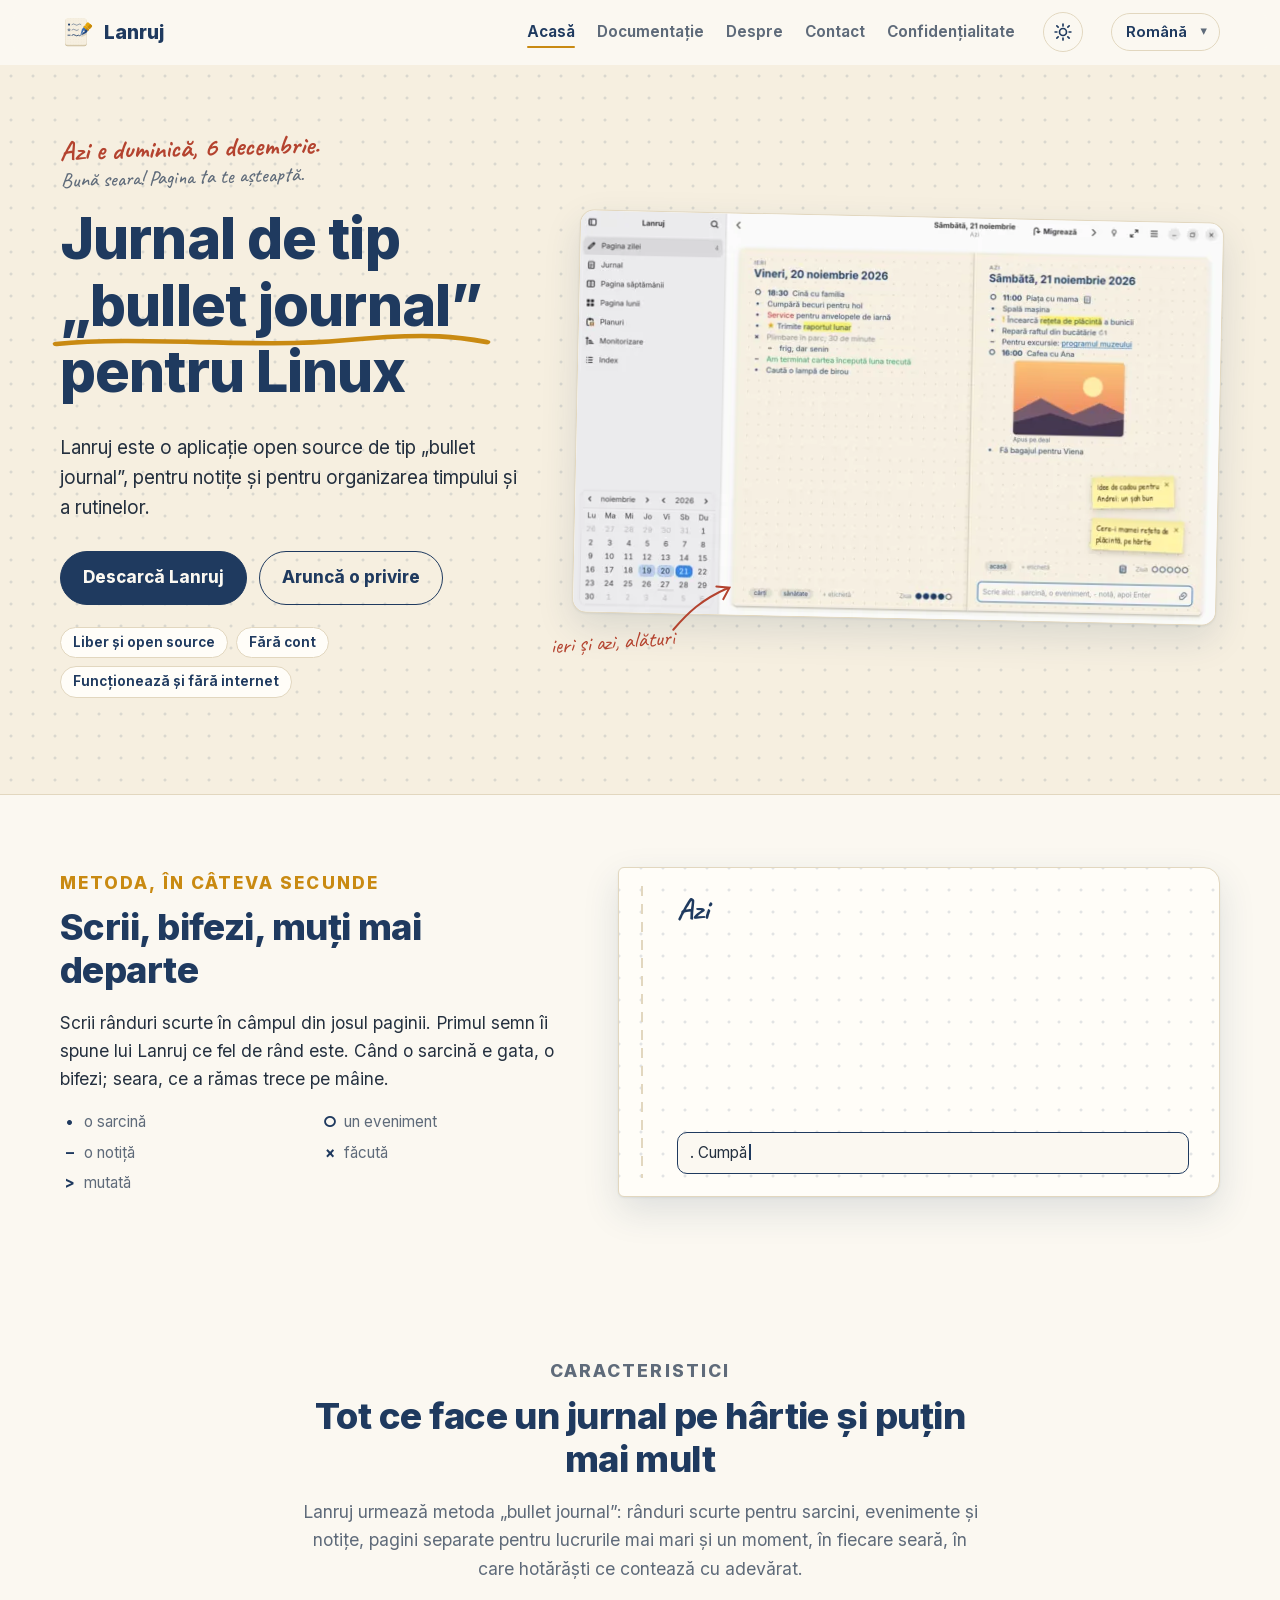
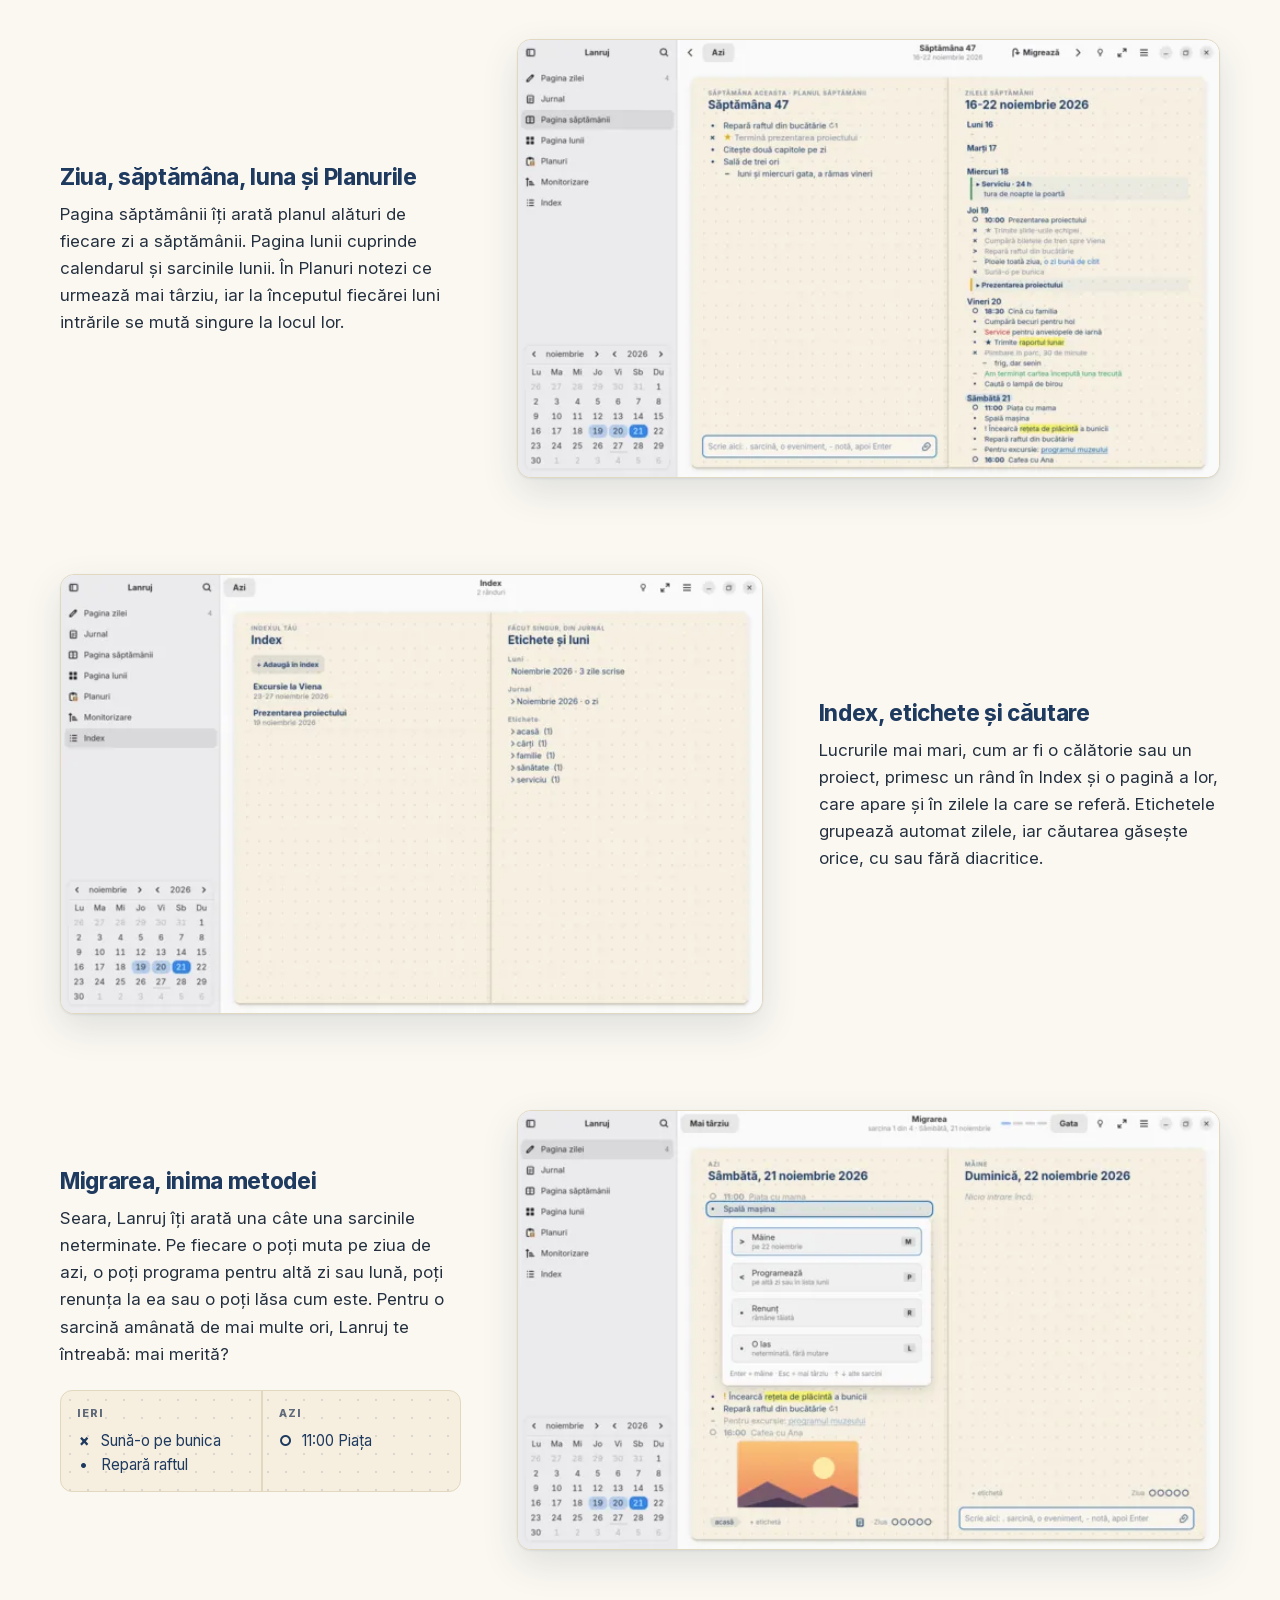
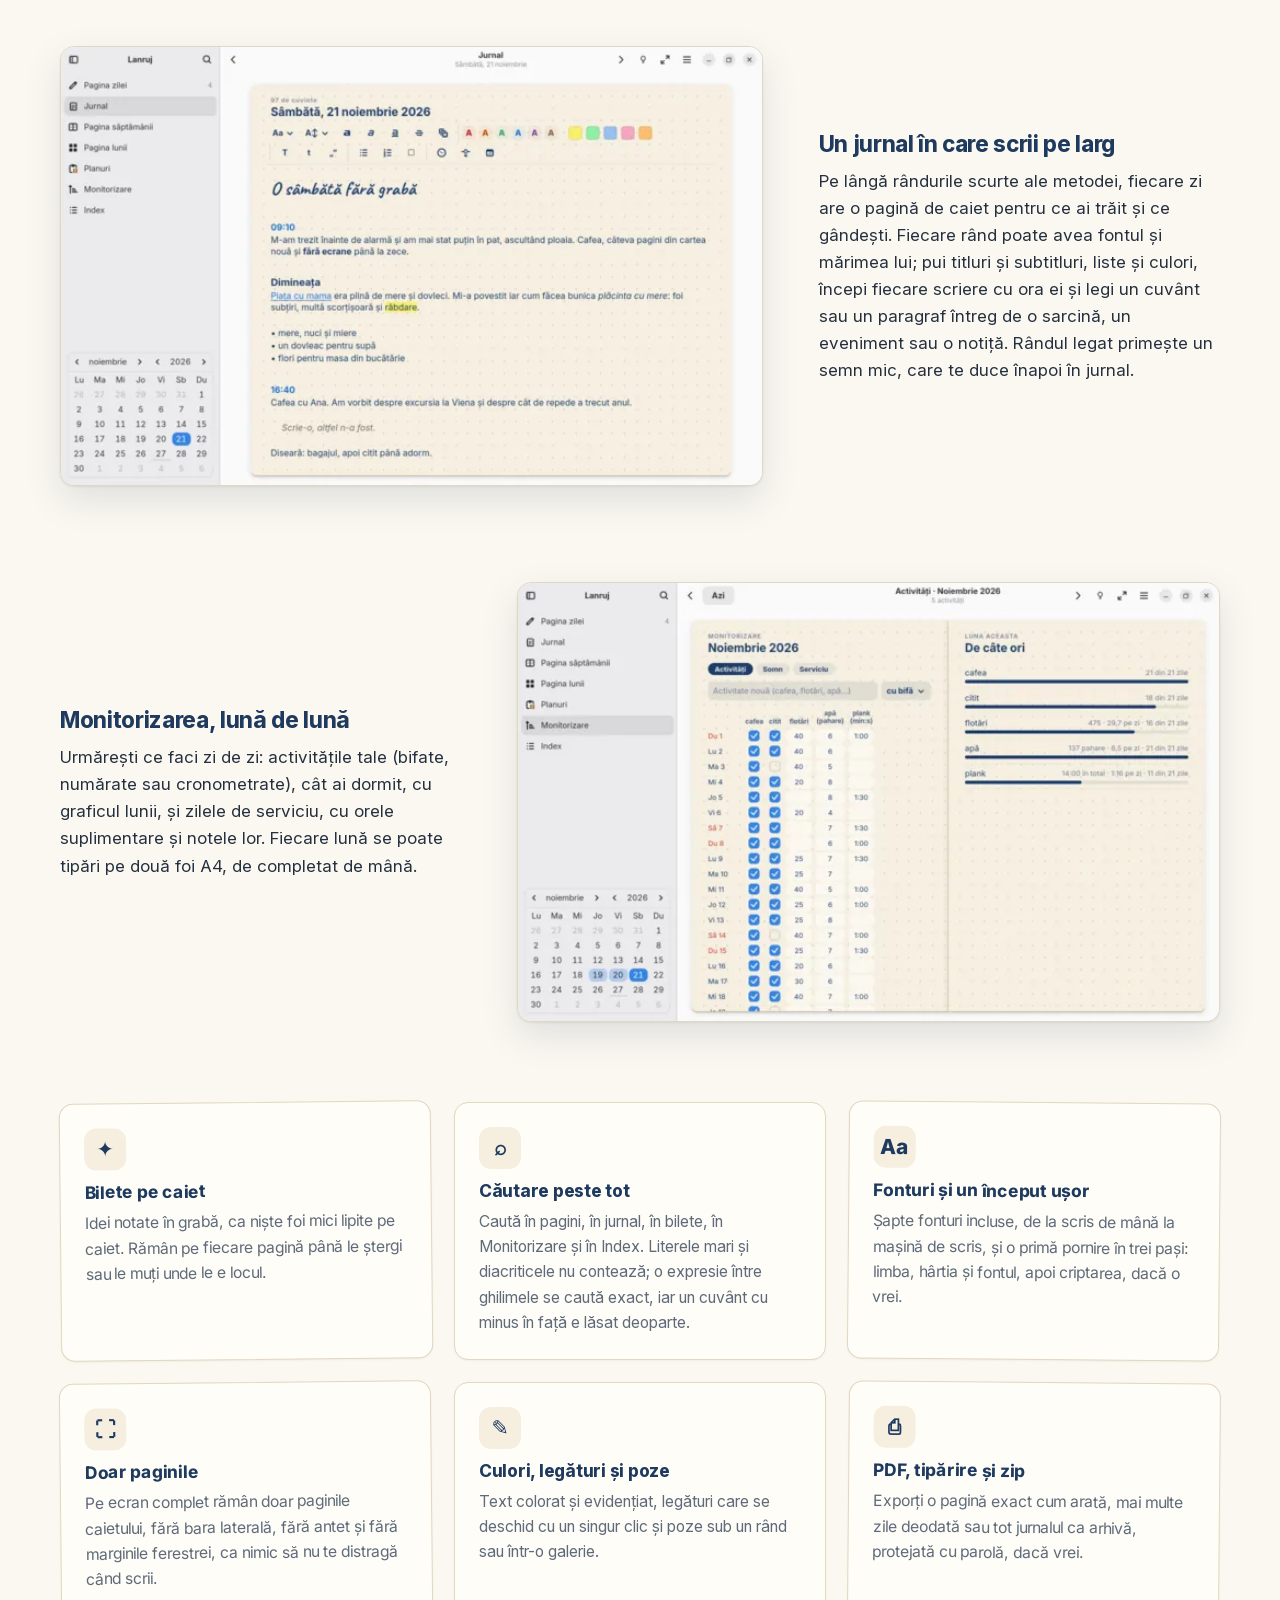
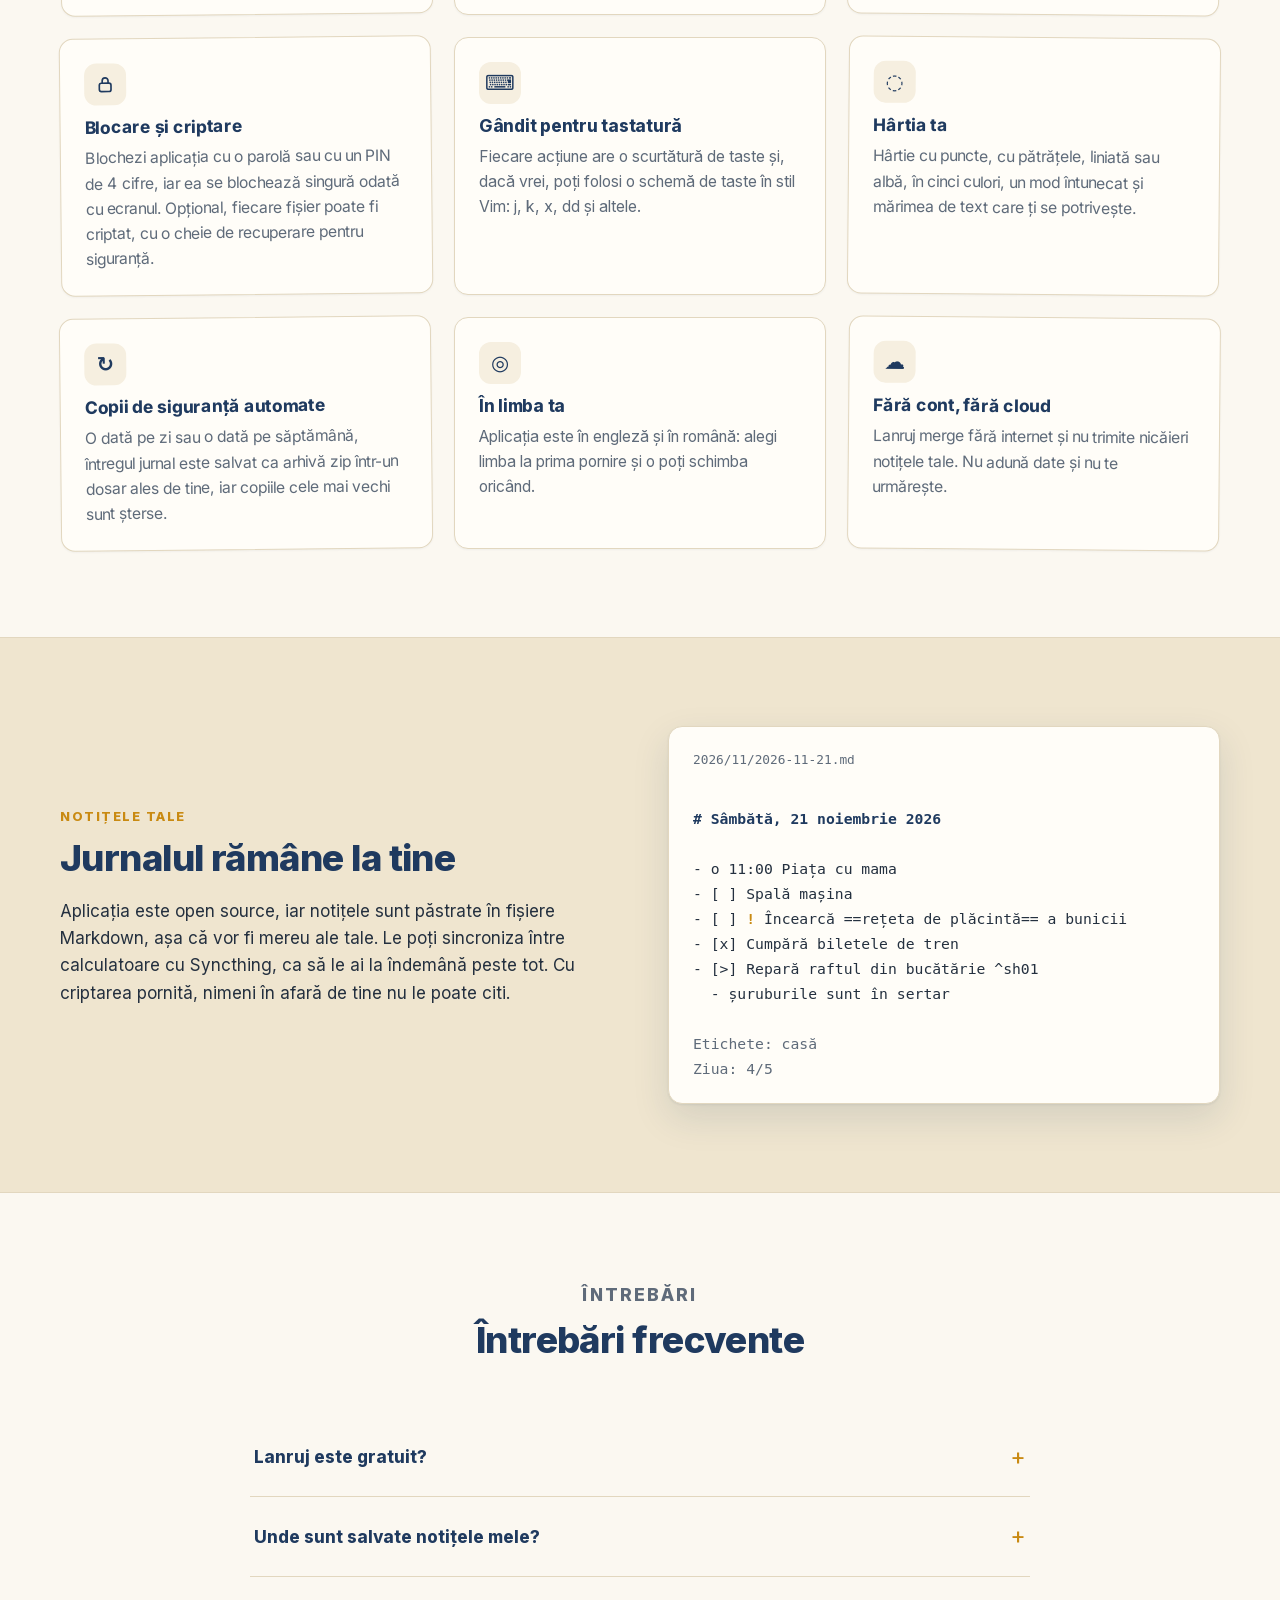
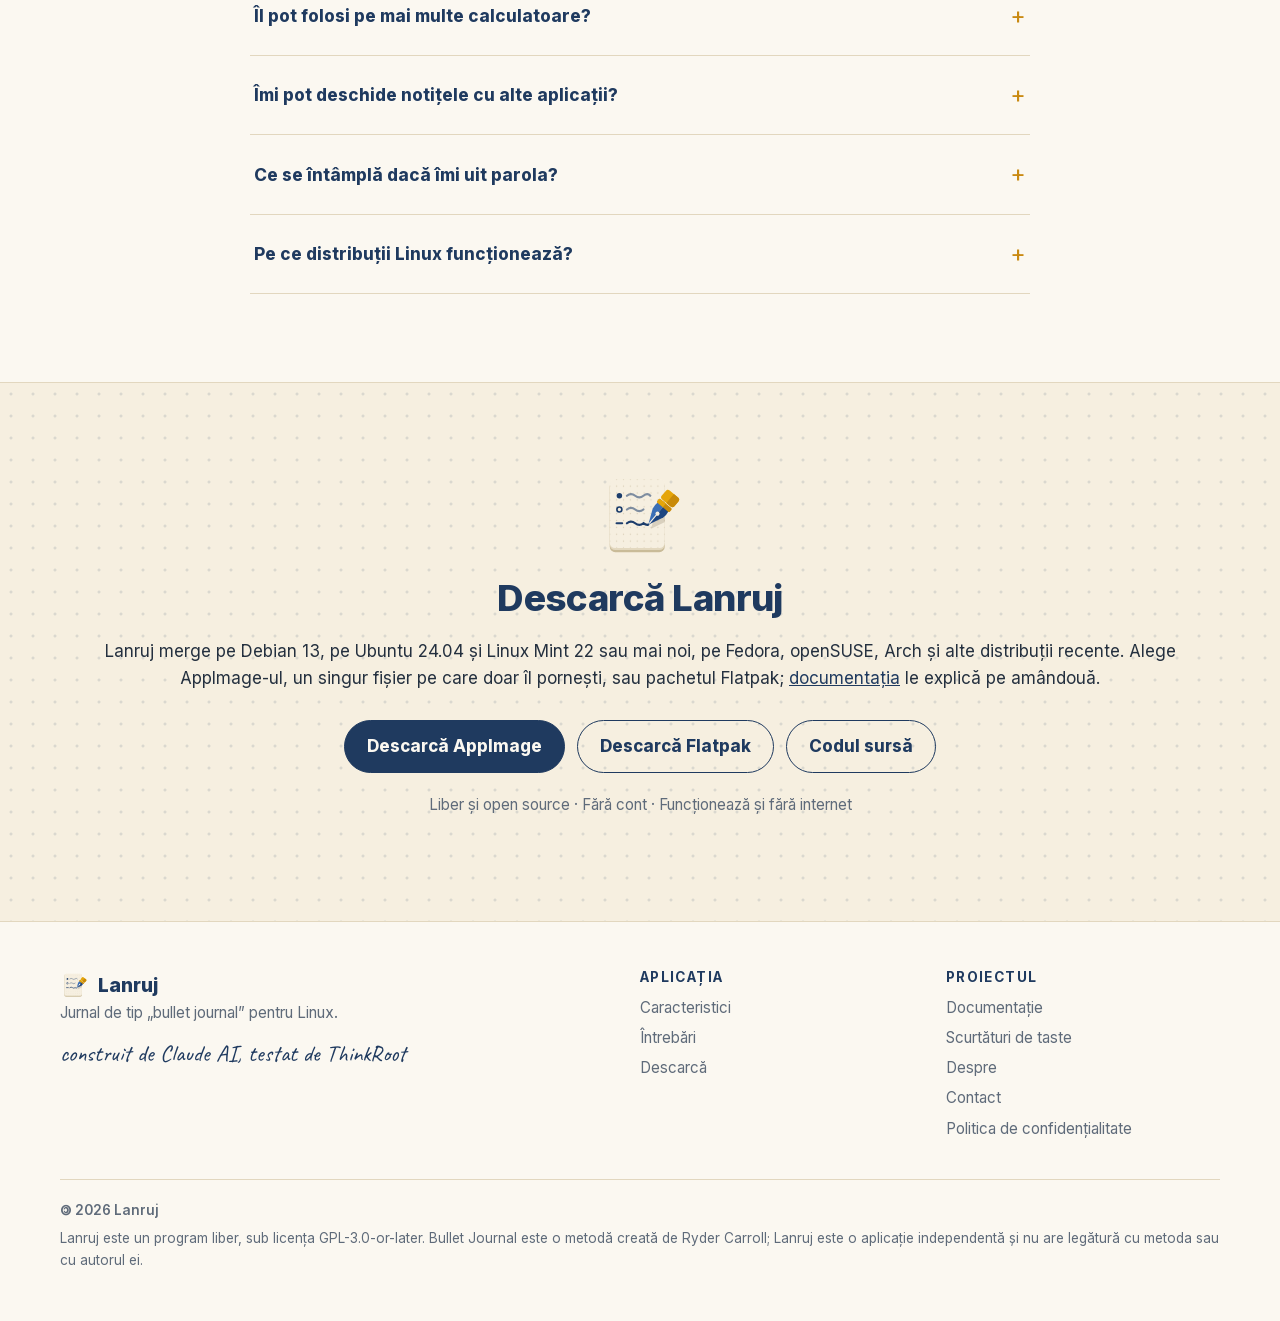
==== commit 61e7a1cb: "Ordine în cod: CSS pe secțiuni, în ordinea paginii, cu un singur bloc pentru telefon; un singur scri" ====
--- a/lang/ro/index.html
+++ b/lang/ro/index.html
@@ -28,8 +28,8 @@
 <script>try{var t=localStorage.getItem("lanruj-tema");if(t==="dark"||t==="light")document.documentElement.setAttribute("data-theme",t)}catch(e){}</script>
 <link rel="preload" href="../../assets/fonts/inter.woff2" as="font" type="font/woff2" crossorigin>
 <link rel="preload" href="../../assets/fonts/caveat.woff2" as="font" type="font/woff2" crossorigin>
-<link rel="stylesheet" href="../../assets/css/style.css?v=f2a6ba61b7">
-<script src="../../assets/js/main.js?v=ff35dae9e3" defer></script>
+<link rel="stylesheet" href="../../assets/css/style.css?v=2e8adaec1c">
+<script src="../../assets/js/main.js?v=5428f053cd" defer></script>
 <script type="application/ld+json">{"@context": "https://schema.org", "@type": "SoftwareApplication", "name": "Lanruj", "operatingSystem": "Linux", "applicationCategory": "ProductivityApplication", "description": "Lanruj este o aplicație open source de tip „bullet journal” pentru Linux, pentru notițe și pentru organizarea timpului și a rutinelor. Notițele rămân în fișiere Markdown pe calculatorul tău, cu criptare opțională.", "url": "https://lanruj.thinkopen.ro/lang/ro/", "image": "https://lanruj.thinkopen.ro/assets/img/og-ro.jpg", "license": "https://www.gnu.org/licenses/gpl-3.0.html", "isAccessibleForFree": true, "offers": {"@type": "Offer", "price": "0", "priceCurrency": "EUR"}, "inLanguage": ["en", "ro"]}</script>
 </head>
 <body>
--- a/assets/css/style.css
+++ b/assets/css/style.css
@@ -80,6 +80,13 @@
 .section-head { text-align: center; max-width: 680px; margin: 0 auto 56px; }
 .section-head p { color: var(--muted); font-size: 1.1rem; }
 
+/* Accesibilitate: legătura „sari la conținut”, conturul la tastatură, selecția, bara de derulare */
+.skip { position: absolute; left: 12px; top: -60px; z-index: 100; background: var(--ink); color: #fff; padding: 10px 16px; border-radius: 10px; text-decoration: none; transition: top 0.2s; }
+.skip:focus { top: 12px; }
+:focus-visible { outline: 3px solid var(--ochre); outline-offset: 3px; border-radius: 6px; }
+html { scrollbar-color: var(--line) var(--bg); }
+::selection { background: var(--ochre); color: #fff; }
+
 /* ---- Bara de sus ---- */
 .top {
   position: sticky; top: 0; z-index: 20;
@@ -108,6 +115,24 @@
 }
 .lang-pick::after { content: "▾"; position: absolute; right: 13px; top: 50%; transform: translateY(-52%); color: var(--muted); pointer-events: none; font-size: 0.8rem; }
 .lang-pick select:hover { background: var(--paper); }
+
+
+/* Comutatorul zi / noapte */
+.theme {
+  display: inline-grid; place-items: center; width: 40px; height: 40px; flex: none;
+  border: 1px solid var(--line); border-radius: 99px; background: transparent; color: var(--ink); cursor: pointer;
+  transition: background 0.2s, transform 0.3s;
+}
+.theme:hover { background: var(--paper); }
+.theme svg { width: 20px; height: 20px; }
+.theme .moon { display: none; }
+:root[data-theme="dark"] .theme .sun { display: none; }
+:root[data-theme="dark"] .theme .moon { display: block; }
+@media (prefers-color-scheme: dark) {
+  :root:not([data-theme="light"]) .theme .sun { display: none; }
+  :root:not([data-theme="light"]) .theme .moon { display: block; }
+}
+.no-js .theme { display: none; }
 
 /* ---- Începutul ---- */
 .hero {
@@ -135,9 +160,6 @@
 }
 .button.primary { background: var(--ink); color: var(--bg); }
 .button:hover { transform: translateY(-2px); box-shadow: 0 8px 20px rgba(31, 58, 95, 0.18); }
-.button.soon { opacity: 0.6; cursor: default; }
-.button.soon:hover { transform: none; box-shadow: none; }
-.button small { font-weight: 600; opacity: 0.8; }
 
 .hero-shot { position: relative; }
 .hero-shot .shot { transform: rotate(1.2deg); animation: float 7s ease-in-out infinite; }
@@ -150,6 +172,54 @@
 .note path { fill: none; stroke: currentColor; stroke-width: 2; stroke-linecap: round; }
 .hero-shot .note { left: -26px; bottom: -58px; transform: rotate(-4deg); }
 .hero-shot .note svg { left: 120px; top: -42px; }
+
+
+/* Data de azi, scrisă de mână, ca în capul unei pagini de caiet */
+.today { font: 700 1.7rem/1.1 var(--hand); color: var(--red); margin: 0 0 14px; transform: rotate(-1.5deg); transform-origin: left; min-height: 1.1em; }
+.today small { display: block; font-size: 0.75em; font-weight: 500; color: var(--muted); margin-top: 2px; }
+.no-js .today { display: none; }
+
+/* ---- Caietul care se scrie ---- */
+.demo { padding: 72px 0; }
+.demo .wrap { display: grid; grid-template-columns: minmax(0, 5fr) minmax(0, 6fr); gap: 56px; align-items: center; }
+.demo-text p { font-size: 1.08rem; }
+.demo-text .legend { list-style: none; padding: 0; margin: 18px 0 0; display: grid; grid-template-columns: repeat(2, minmax(0, 1fr)); gap: 6px 18px; font-size: 0.95rem; color: var(--muted); }
+.demo-text .legend b { display: inline-block; width: 1.3em; color: var(--ink); text-align: center; }
+.notebook {
+  position: relative; min-height: 330px; padding: 26px 30px 30px 58px;
+  background-color: var(--card);
+  background-image: radial-gradient(circle, var(--dot) 1.2px, transparent 1.8px);
+  background-size: 22px 22px; background-position: 11px 11px;
+  border: 1px solid var(--line); border-radius: 6px 16px 16px 6px; box-shadow: var(--shadow);
+  transform: rotate(-1deg);
+}
+.notebook::before { /* cotorul caietului */
+  content: ""; position: absolute; left: 22px; top: 18px; bottom: 18px; width: 2px;
+  background: repeating-linear-gradient(to bottom, var(--line) 0 10px, transparent 10px 18px);
+}
+.notebook h3 { font: 700 1.9rem/1 var(--hand); color: var(--ink); margin: 0 0 16px; }
+.notebook ol { list-style: none; margin: 0; padding: 0; font-size: 1.05rem; }
+.notebook li { display: flex; gap: 12px; align-items: baseline; min-height: 1.9em; color: var(--text); transition: opacity 0.4s, transform 0.4s; }
+.notebook .sg { width: 1.1em; flex: none; text-align: center; font-weight: 800; color: var(--ink); transition: color 0.3s; }
+.notebook .tx { position: relative; }
+.notebook .tx::after { /* linia care taie o sarcină făcută */
+  content: ""; position: absolute; left: -2px; right: -2px; top: 55%; height: 2px; background: var(--muted);
+  transform: scaleX(0); transform-origin: left; transition: transform 0.45s ease;
+}
+.notebook li.done .tx { color: var(--muted); }
+.notebook li.done .tx::after { transform: scaleX(1); }
+.notebook li.moved { opacity: 0.45; }
+.notebook li.moved .sg { color: var(--ochre); }
+.notebook .tag { font: 600 1.15rem/1 var(--hand); color: var(--ochre); margin-left: 8px; opacity: 0; transition: opacity 0.4s; }
+.notebook li.moved .tag { opacity: 1; }
+.notebook .caret { display: inline-block; width: 2px; height: 1.05em; margin-left: 2px; vertical-align: -0.15em; background: var(--ink); animation: blink 1s steps(1) infinite; }
+@keyframes blink { 50% { opacity: 0; } }
+.notebook .field {
+  position: absolute; left: 58px; right: 30px; bottom: 22px; padding: 8px 12px;
+  border: 1.5px solid var(--line); border-radius: 10px; background: var(--bg);
+  color: var(--muted); font-size: 0.95rem; min-height: 2.4em;
+}
+.notebook .field.typing { border-color: var(--ink); color: var(--text); }
 
 /* ---- Caracteristici ---- */
 .feature { display: grid; grid-template-columns: minmax(0, 4fr) minmax(0, 7fr); gap: 56px; align-items: center; margin-bottom: 96px; }
@@ -193,6 +263,25 @@
 .cards h3 { font-size: 1.08rem; }
 .cards p { margin: 0; color: var(--muted); font-size: 0.98rem; }
 
+
+/* Capturile, mari (clic pe o captură) */
+.shot img { cursor: zoom-in; }
+.zoom {
+  width: min(1280px, 100vw - 32px); max-width: none; max-height: calc(100vh - 32px); padding: 0; border: 0;
+  background: transparent; overflow: visible;
+}
+.zoom::backdrop { background: rgba(20, 22, 26, 0.86); backdrop-filter: blur(4px); }
+.zoom figure { margin: 0; }
+.zoom img { width: 100%; height: auto; max-height: calc(100vh - 110px); object-fit: contain; border-radius: 12px; box-shadow: 0 30px 80px rgba(0, 0, 0, 0.5); background: var(--card); cursor: default; }
+.zoom figcaption { color: #eee; text-align: center; margin-top: 12px; font-size: 0.95rem; }
+.zoom button {
+  position: absolute; display: grid; place-items: center; width: 44px; height: 44px; border-radius: 99px;
+  border: 0; background: rgba(255, 255, 255, 0.92); color: #1f3a5f; font-size: 1.4rem; cursor: pointer;
+}
+.zoom .close { top: -14px; right: -14px; }
+.zoom .prev { left: -14px; top: calc(50% - 40px); }
+.zoom .next { right: -14px; top: calc(50% - 40px); }
+
 /* ---- Jurnalul tău ---- */
 .yours { background: var(--paper-2); border-top: 1px solid var(--line); border-bottom: 1px solid var(--line); }
 .yours .wrap { display: grid; grid-template-columns: minmax(0, 1fr) minmax(0, 1fr); gap: 56px; align-items: center; }
@@ -235,31 +324,10 @@
 footer .sign { font: 1.45rem/1.2 var(--hand); color: var(--ink); margin-top: 12px; }
 footer .legal { margin-top: 32px; padding-top: 20px; border-top: 1px solid var(--line); font-size: 0.85rem; }
 
-/* ---- Apariția la derulare ---- */
-.reveal { opacity: 0; transform: translateY(22px); transition: opacity 0.7s ease, transform 0.7s cubic-bezier(.2, .8, .2, 1); }
-.reveal.seen { opacity: 1; transform: none; }
-.no-js .reveal { opacity: 1; transform: none; }
-
-@media (prefers-reduced-motion: reduce) {
-  *, *::before, *::after { animation: none !important; transition: none !important; scroll-behavior: auto !important; }
-  .reveal { opacity: 1; transform: none; }
-  .hero h1 .ink path { stroke-dashoffset: 0; }
-  .mini .arrived { opacity: 1; }
-  .mini .moving .s::before { content: ">"; color: var(--ochre); }
-}
-
-/* ---- Ecrane mici ---- */
-@media (max-width: 880px) {
-  section { padding: 60px 0; }
-  .hero .wrap, .feature, .feature.flip, .yours .wrap { grid-template-columns: minmax(0, 1fr); gap: 32px; }
-  .feature.flip .feature-text { order: 0; }
-  .cards { grid-template-columns: minmax(0, 1fr); }
-  .top nav { display: none; }
-  .lang-pick { margin-left: auto; }
-  .hero-shot .note { display: none; }
-  footer .cols { grid-template-columns: 1fr 1fr; }
-  footer .cols > div:first-child { grid-column: 1 / -1; }
-}
+/* Copyleft: un „©” oglindit (merge cu orice font). */
+.copyleft { display: inline-block; transform: scaleX(-1); }
+footer .legal.copy { margin-bottom: 0; padding-bottom: 0; border-bottom: none; font-weight: 600; }
+footer .legal.copy + .legal { margin-top: 6px; padding-top: 0; border-top: none; }
 
 /* ---- Paginile Despre, Contact, Confidențialitate ---- */
 .top nav a[aria-current="page"] { color: var(--ink); }
@@ -293,133 +361,53 @@
 .contact-card:hover { transform: translateY(-4px); box-shadow: var(--shadow); }
 .contact-card p { color: var(--muted); }
 .hint-text { color: var(--muted); font-size: 0.95rem; margin-top: 28px; }
-@media (max-width: 880px) { .contact-cards { grid-template-columns: minmax(0, 1fr); } }
-
-/* Copyleft: un „©” oglindit (merge cu orice font). */
-.copyleft { display: inline-block; transform: scaleX(-1); }
-footer .legal.copy { margin-bottom: 0; padding-bottom: 0; border-bottom: none; font-weight: 600; }
-footer .legal.copy + .legal { margin-top: 6px; padding-top: 0; border-top: none; }
-
-/* ---- Accesibilitate: legătura „sari la conținut” și conturul la tastatură ---- */
-.skip { position: absolute; left: 12px; top: -60px; z-index: 100; background: var(--ink); color: #fff; padding: 10px 16px; border-radius: 10px; text-decoration: none; transition: top 0.2s; }
-.skip:focus { top: 12px; }
-:focus-visible { outline: 3px solid var(--ochre); outline-offset: 3px; border-radius: 6px; }
-
-/* ---- Telefon: meniul trece sub logo, pe un rând care se poate derula ---- */
-@media (max-width: 880px) {
-  .top .wrap { flex-wrap: wrap; row-gap: 6px; height: auto; padding-top: 10px; }
-  .top nav { display: flex; order: 3; width: 100%; overflow-x: auto; gap: 18px; padding: 2px 0 8px; scrollbar-width: none; }
-  .top nav::-webkit-scrollbar { display: none; }
-  .top nav a { white-space: nowrap; }
-}
-/* tabletă: cardurile pe două coloane */
-@media (min-width: 600px) and (max-width: 880px) {
-  .cards { grid-template-columns: repeat(2, minmax(0, 1fr)); }
-}
-@media (max-width: 380px) {
-  .actions .button { width: 100%; justify-content: center; }
-}
 
 /* ---- Pagina 404 ---- */
 .lost { min-height: 100vh; display: grid; place-items: center; text-align: center; padding: 40px 0; }
 .lost h1 { font-size: clamp(1.8rem, 5vw, 2.6rem); margin: 18px 0 8px; }
 .lost p { color: var(--muted); }
 .lost .lost-ro { margin-top: 28px; font-size: 0.95rem; }
-@media (max-width: 600px) { .prose td:first-child { white-space: normal; } }
-
-/* ================= Finisaje ================= */
-
-html { scrollbar-color: var(--line) var(--bg); }
-::selection { background: var(--ochre); color: #fff; }
-
-/* Comutatorul zi / noapte */
-.theme {
-  display: inline-grid; place-items: center; width: 40px; height: 40px; flex: none;
-  border: 1px solid var(--line); border-radius: 99px; background: transparent; color: var(--ink); cursor: pointer;
-  transition: background 0.2s, transform 0.3s;
-}
-.theme:hover { background: var(--paper); }
-.theme svg { width: 20px; height: 20px; }
-.theme .moon { display: none; }
-:root[data-theme="dark"] .theme .sun { display: none; }
-:root[data-theme="dark"] .theme .moon { display: block; }
-@media (prefers-color-scheme: dark) {
-  :root:not([data-theme="light"]) .theme .sun { display: none; }
-  :root:not([data-theme="light"]) .theme .moon { display: block; }
-}
-.no-js .theme { display: none; }
-@media (max-width: 880px) { .lang-pick { margin-left: auto; } }
-
-/* Data de azi, scrisă de mână, ca în capul unei pagini de caiet */
-.today { font: 700 1.7rem/1.1 var(--hand); color: var(--red); margin: 0 0 14px; transform: rotate(-1.5deg); transform-origin: left; min-height: 1.1em; }
-.today small { display: block; font-size: 0.75em; font-weight: 500; color: var(--muted); margin-top: 2px; }
-.no-js .today { display: none; }
-
-/* ---- Caietul care se scrie ---- */
-.demo { padding: 72px 0; }
-.demo .wrap { display: grid; grid-template-columns: minmax(0, 5fr) minmax(0, 6fr); gap: 56px; align-items: center; }
-.demo-text p { font-size: 1.08rem; }
-.demo-text .legend { list-style: none; padding: 0; margin: 18px 0 0; display: grid; grid-template-columns: repeat(2, minmax(0, 1fr)); gap: 6px 18px; font-size: 0.95rem; color: var(--muted); }
-.demo-text .legend b { display: inline-block; width: 1.3em; color: var(--ink); text-align: center; }
-.notebook {
-  position: relative; min-height: 330px; padding: 26px 30px 30px 58px;
-  background-color: var(--card);
-  background-image: radial-gradient(circle, var(--dot) 1.2px, transparent 1.8px);
-  background-size: 22px 22px; background-position: 11px 11px;
-  border: 1px solid var(--line); border-radius: 6px 16px 16px 6px; box-shadow: var(--shadow);
-  transform: rotate(-1deg);
-}
-.notebook::before { /* cotorul caietului */
-  content: ""; position: absolute; left: 22px; top: 18px; bottom: 18px; width: 2px;
-  background: repeating-linear-gradient(to bottom, var(--line) 0 10px, transparent 10px 18px);
-}
-.notebook h3 { font: 700 1.9rem/1 var(--hand); color: var(--ink); margin: 0 0 16px; }
-.notebook ol { list-style: none; margin: 0; padding: 0; font-size: 1.05rem; }
-.notebook li { display: flex; gap: 12px; align-items: baseline; min-height: 1.9em; color: var(--text); transition: opacity 0.4s, transform 0.4s; }
-.notebook .sg { width: 1.1em; flex: none; text-align: center; font-weight: 800; color: var(--ink); transition: color 0.3s; }
-.notebook .tx { position: relative; }
-.notebook .tx::after { /* linia care taie o sarcină făcută */
-  content: ""; position: absolute; left: -2px; right: -2px; top: 55%; height: 2px; background: var(--muted);
-  transform: scaleX(0); transform-origin: left; transition: transform 0.45s ease;
-}
-.notebook li.done .tx { color: var(--muted); }
-.notebook li.done .tx::after { transform: scaleX(1); }
-.notebook li.moved { opacity: 0.45; }
-.notebook li.moved .sg { color: var(--ochre); }
-.notebook .tag { font: 600 1.15rem/1 var(--hand); color: var(--ochre); margin-left: 8px; opacity: 0; transition: opacity 0.4s; }
-.notebook li.moved .tag { opacity: 1; }
-.notebook .caret { display: inline-block; width: 2px; height: 1.05em; margin-left: 2px; vertical-align: -0.15em; background: var(--ink); animation: blink 1s steps(1) infinite; }
-@keyframes blink { 50% { opacity: 0; } }
-.notebook .field {
-  position: absolute; left: 58px; right: 30px; bottom: 22px; padding: 8px 12px;
-  border: 1.5px solid var(--line); border-radius: 10px; background: var(--bg);
-  color: var(--muted); font-size: 0.95rem; min-height: 2.4em;
-}
-.notebook .field.typing { border-color: var(--ink); color: var(--text); }
-
-/* ---- Capturile, mari ---- */
-.shot img { cursor: zoom-in; }
-.zoom {
-  width: min(1280px, 100vw - 32px); max-width: none; max-height: calc(100vh - 32px); padding: 0; border: 0;
-  background: transparent; overflow: visible;
-}
-.zoom::backdrop { background: rgba(20, 22, 26, 0.86); backdrop-filter: blur(4px); }
-.zoom figure { margin: 0; }
-.zoom img { width: 100%; height: auto; max-height: calc(100vh - 110px); object-fit: contain; border-radius: 12px; box-shadow: 0 30px 80px rgba(0, 0, 0, 0.5); background: var(--card); cursor: default; }
-.zoom figcaption { color: #eee; text-align: center; margin-top: 12px; font-size: 0.95rem; }
-.zoom button {
-  position: absolute; display: grid; place-items: center; width: 44px; height: 44px; border-radius: 99px;
-  border: 0; background: rgba(255, 255, 255, 0.92); color: #1f3a5f; font-size: 1.4rem; cursor: pointer;
-}
-.zoom .close { top: -14px; right: -14px; }
-.zoom .prev { left: -14px; top: calc(50% - 40px); }
-.zoom .next { right: -14px; top: calc(50% - 40px); }
-@media (max-width: 700px) { .zoom .prev, .zoom .next { top: auto; bottom: -56px; } .zoom .prev { left: calc(50% - 54px); } .zoom .next { right: calc(50% - 54px); } }
-
+
+/* ---- Apariția la derulare ---- */
+.reveal { opacity: 0; transform: translateY(22px); transition: opacity 0.7s ease, transform 0.7s cubic-bezier(.2, .8, .2, 1); }
+.reveal.seen { opacity: 1; transform: none; }
+.no-js .reveal { opacity: 1; transform: none; }
+
+/* ---- Ecrane mici: sub 880 px meniul trece sub logo, pe un rând care se poate derula ---- */
 @media (max-width: 880px) {
+  section { padding: 60px 0; }
+  .hero .wrap, .feature, .feature.flip, .yours .wrap { grid-template-columns: minmax(0, 1fr); gap: 32px; }
+  .feature.flip .feature-text { order: 0; }
+  .cards { grid-template-columns: minmax(0, 1fr); }
+  .top nav { display: none; }
+  .lang-pick { margin-left: auto; }
+  .hero-shot .note { display: none; }
+  footer .cols { grid-template-columns: 1fr 1fr; }
+  footer .cols > div:first-child { grid-column: 1 / -1; }
+  .contact-cards { grid-template-columns: minmax(0, 1fr); }
+  .top .wrap { flex-wrap: wrap; row-gap: 6px; height: auto; padding-top: 10px; }
+  .top nav { display: flex; order: 3; width: 100%; overflow-x: auto; gap: 18px; padding: 2px 0 8px; scrollbar-width: none; }
+  .top nav::-webkit-scrollbar { display: none; }
+  .top nav a { white-space: nowrap; }
+  .lang-pick { margin-left: auto; }
   .demo .wrap { grid-template-columns: minmax(0, 1fr); gap: 32px; }
   .notebook { padding-left: 50px; }
 }
+/* tabletă: cardurile pe două coloane */
+@media (min-width: 600px) and (max-width: 880px) {
+  .cards { grid-template-columns: repeat(2, minmax(0, 1fr)); }
+}
+@media (max-width: 700px) { .zoom .prev, .zoom .next { top: auto; bottom: -56px; } .zoom .prev { left: calc(50% - 54px); } .zoom .next { right: calc(50% - 54px); } }
+@media (max-width: 600px) { .prose td:first-child { white-space: normal; } }
+@media (max-width: 380px) {
+  .actions .button { width: 100%; justify-content: center; }
+}
+
 @media (prefers-reduced-motion: reduce) {
+  *, *::before, *::after { animation: none !important; transition: none !important; scroll-behavior: auto !important; }
+  .reveal { opacity: 1; transform: none; }
+  .hero h1 .ink path { stroke-dashoffset: 0; }
+  .mini .arrived { opacity: 1; }
+  .mini .moving .s::before { content: ">"; color: var(--ochre); }
   .notebook .caret { display: none; }
 }
